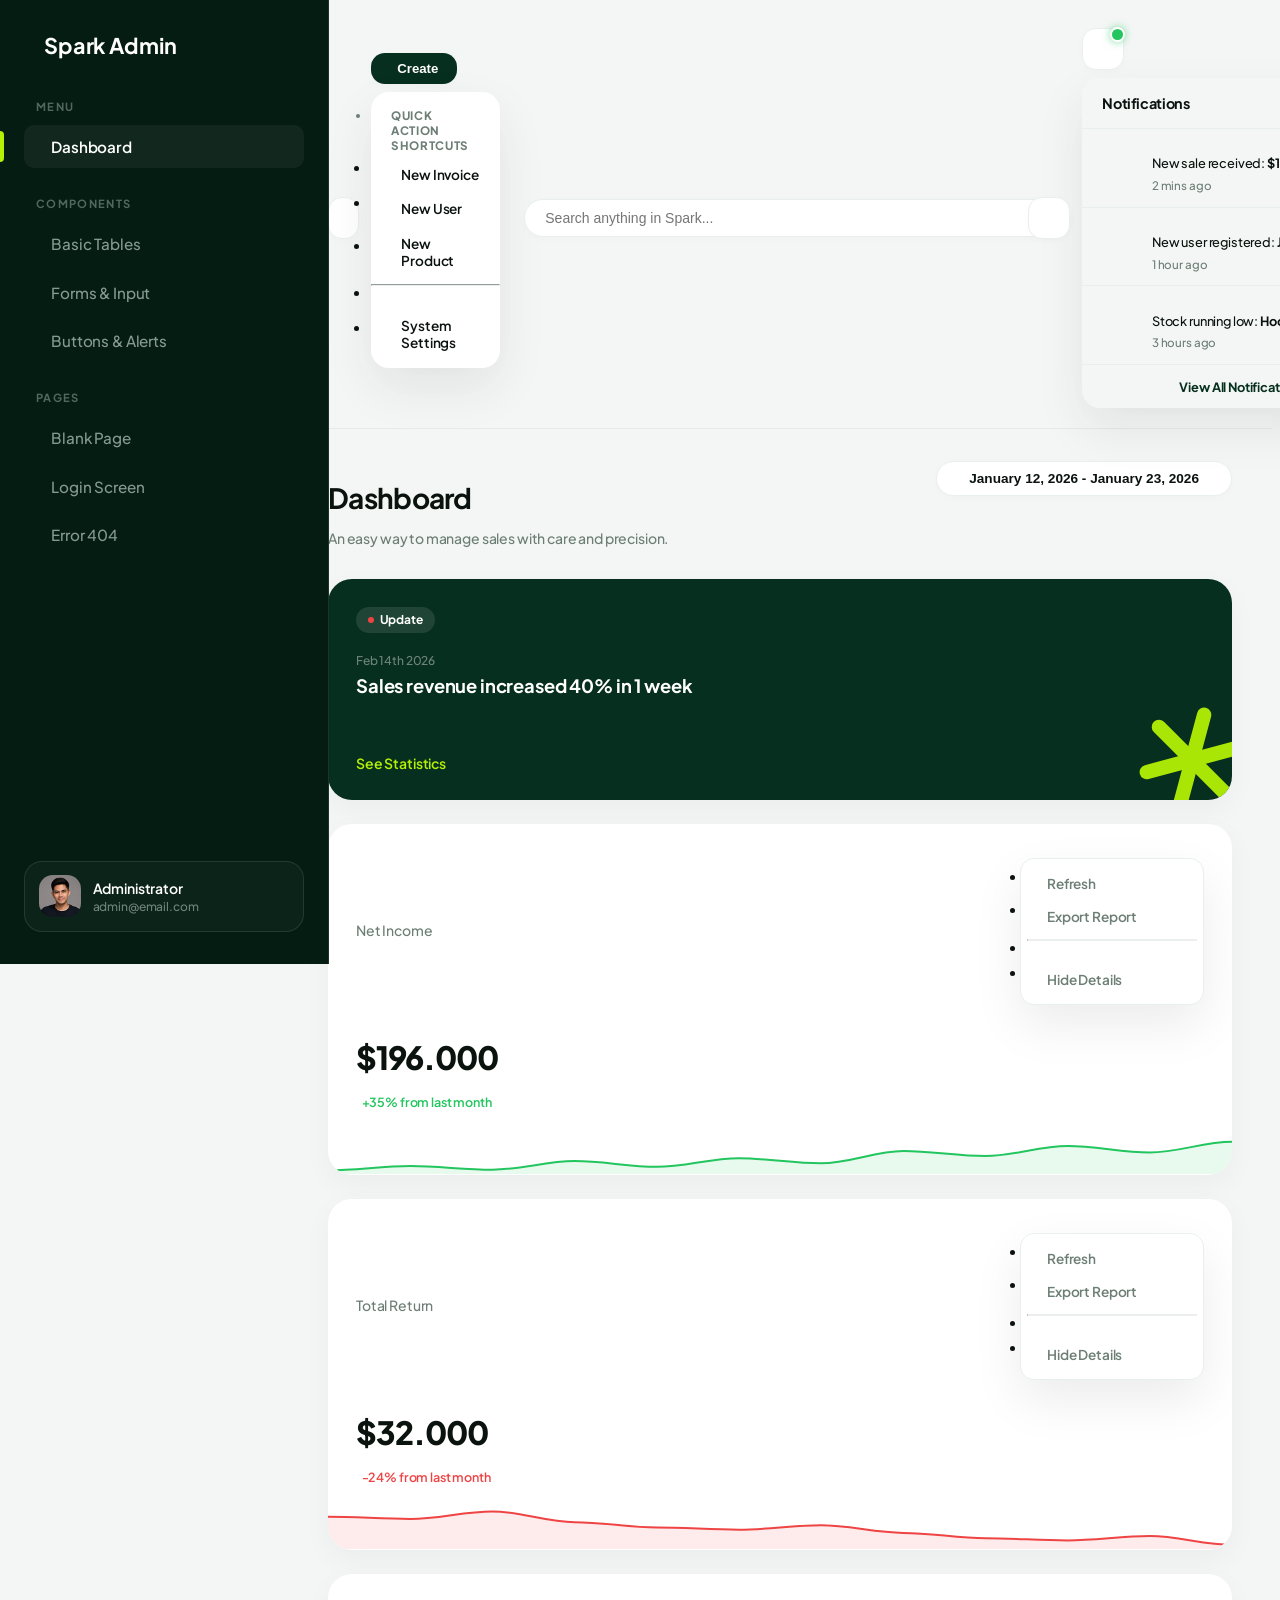
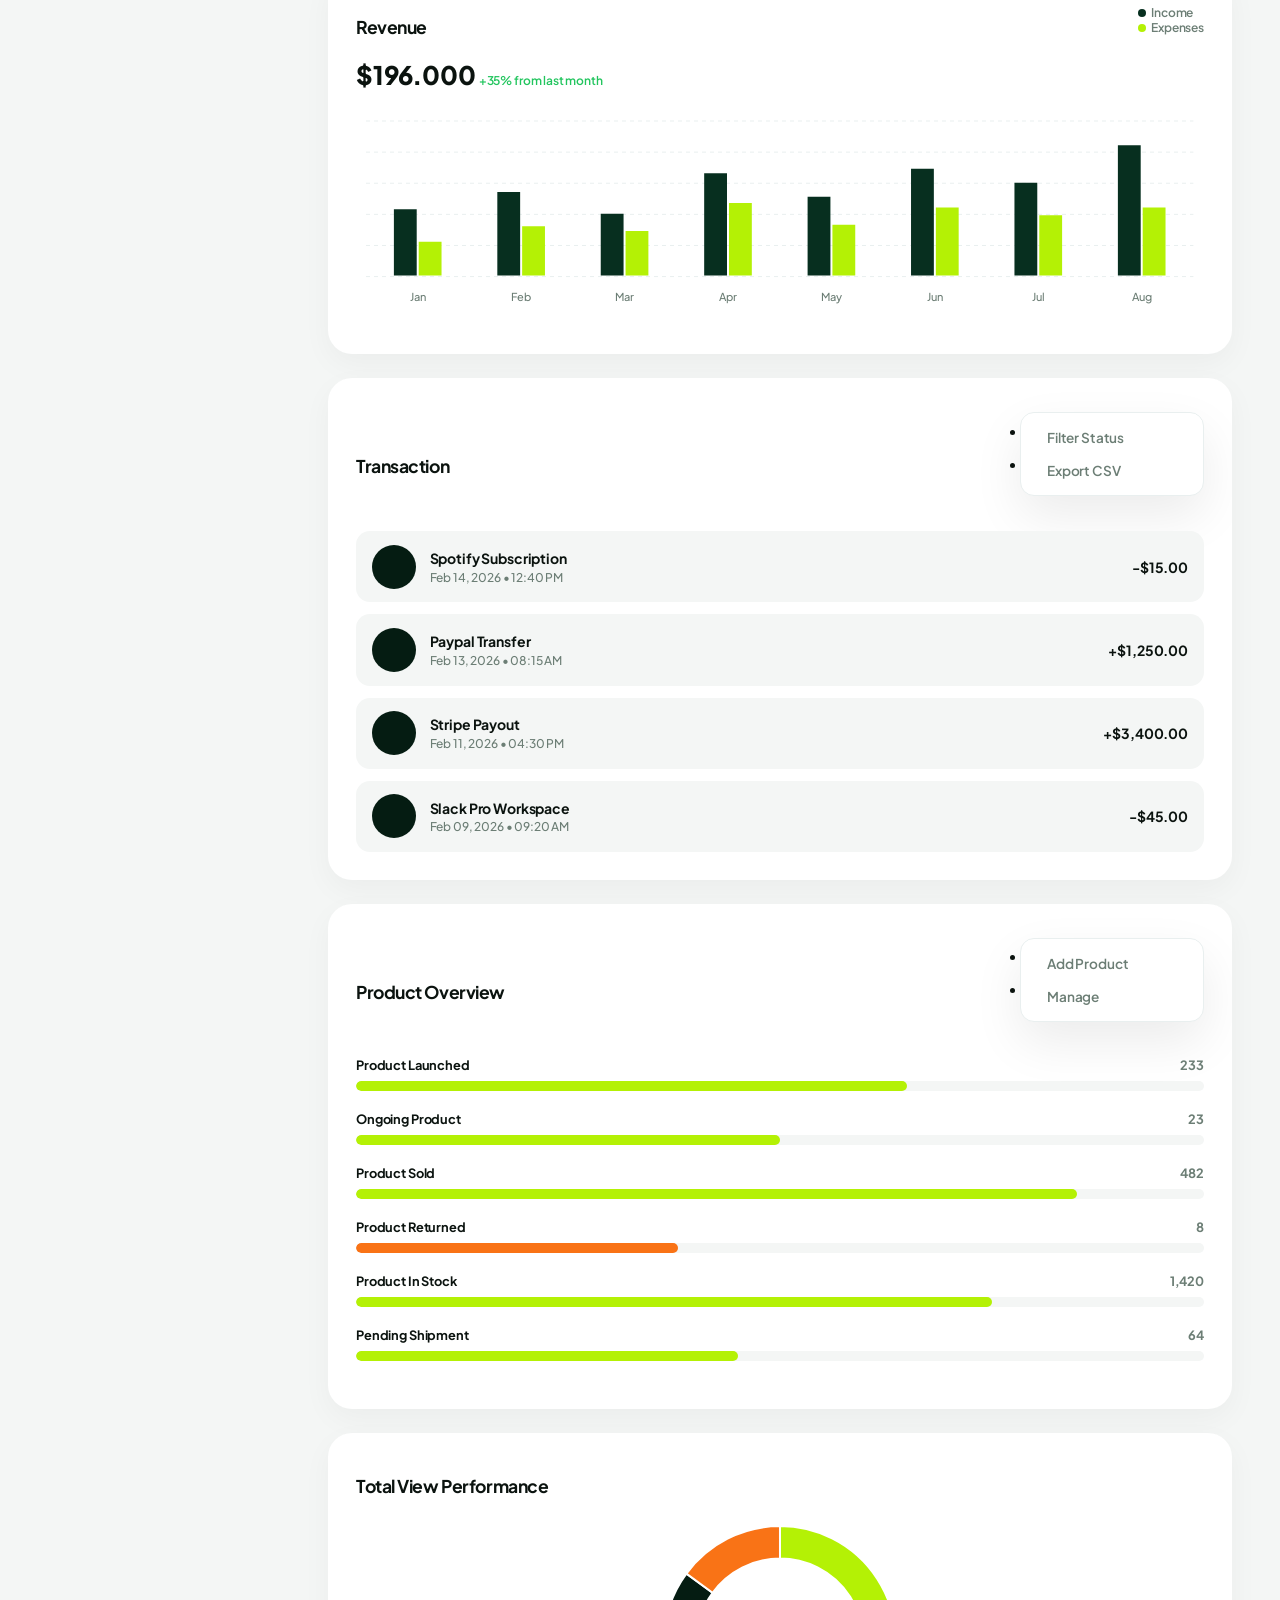
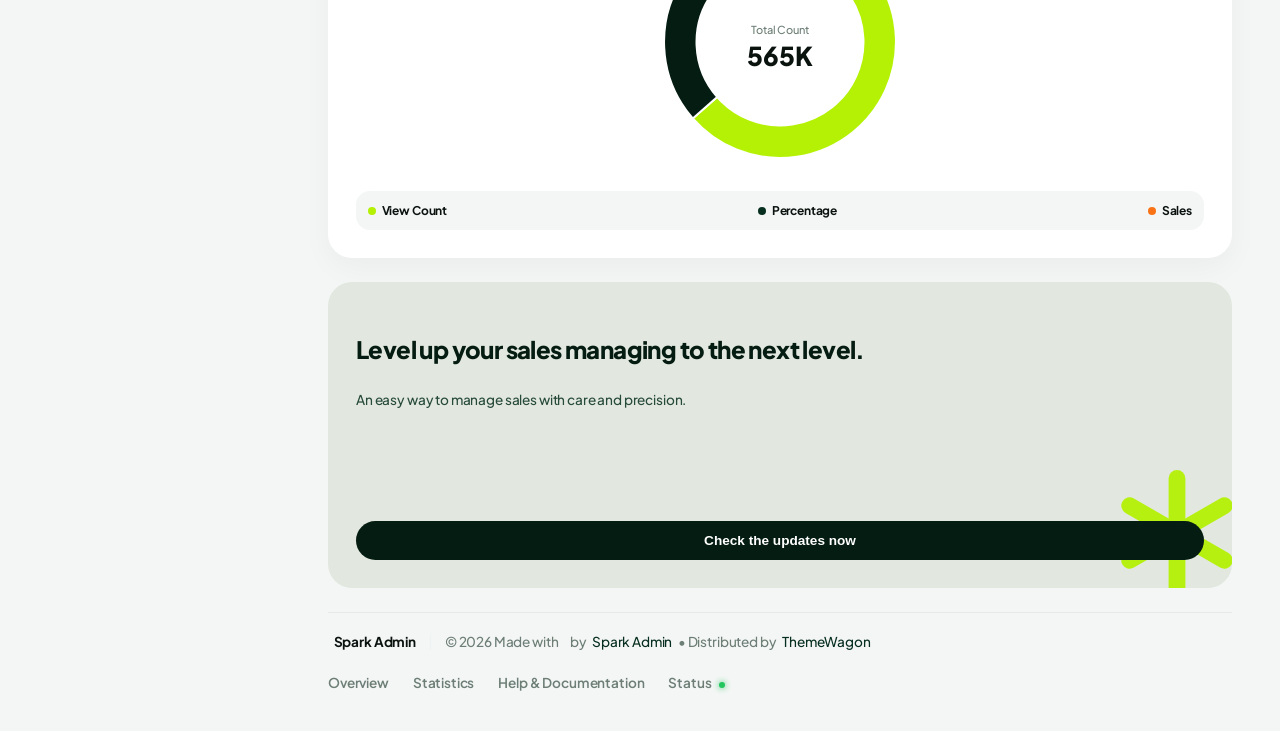
==== frontend/index.html @ ba0015fd "Add backend and frontend folders" ====
<!DOCTYPE html>
<html lang="en">

<head>
  <meta charset="UTF-8">
  <meta name="viewport" content="width=device-width, initial-scale=1.0">
  <title>Spark Admin - Premium Bootstrap 5 Admin Dashboard Template</title>

  <!-- SEO Optimization -->
  <meta name="description" content="Spark Admin - Premium Bootstrap 5 Admin Dashboard Template">
  <meta name="author" content="Spark Admin Team">

  <!-- Favicon -->
  <link rel="icon" type="image/png" href="assets/images/favicon.ico">

  <!-- Local Third-Party Libraries (100% Offline Compatible) -->
  <link rel="stylesheet" href="assets/libs/bootstrap/css/bootstrap.min.css">
  <link rel="stylesheet" href="assets/libs/bootstrap-icons/bootstrap-icons.css">
  <link rel="stylesheet" href="assets/libs/apexcharts/apexcharts.css">
  <link rel="stylesheet" href="assets/libs/flatpickr/flatpickr.min.css">

  <!-- Main Design System & Custom Stylesheet -->
  <link rel="stylesheet" href="assets/css/main.css">
</head>

<body>

  <!-- ==========================================
         START: Sidebar Component
         Highly polished, dark-green sticky navigation
         ========================================== -->
  <div class="sidebar-wrapper" id="sidebar">
    <!-- Brand Logo / Identity -->
    <a href="index.html" class="sidebar-brand">
      <i class="bi bi-asterisk"></i>
      <span>Spark Admin</span>
    </a>

    <!-- Navigation Menu -->
    <div class="flex-grow-1 overflow-y-auto">
      <!-- Group: Menu -->
      <div class="sidebar-menu-section">
        <div class="sidebar-menu-title">Menu</div>
        <ul class="sidebar-menu-list">
          <li class="sidebar-menu-item">
            <a href="index.html" class="sidebar-menu-link active" id="menu-overview" title="Overview">
              <i class="bi bi-grid-fill"></i>
              <span>Dashboard</span>
            </a>
          </li>
        </ul>
      </div>

      <!-- Group: Components -->
      <div class="sidebar-menu-section">
        <div class="sidebar-menu-title">Components</div>
        <ul class="sidebar-menu-list">
          <li class="sidebar-menu-item">
            <a href="tables-basic.html" class="sidebar-menu-link" id="menu-basictables" title="Basic Tables">
              <i class="bi bi-table"></i>
              <span>Basic Tables</span>
            </a>
          </li>
          <li class="sidebar-menu-item">
            <a href="ui-forms.html" class="sidebar-menu-link" id="menu-uiforms" title="Forms and Input">
              <i class="bi bi-input-cursor-text"></i>
              <span>Forms & Input</span>
            </a>
          </li>
          <li class="sidebar-menu-item">
            <a href="ui-buttons.html" class="sidebar-menu-link" id="menu-uibuttons" title="Buttons">
              <i class="bi bi-menu-button-wide-fill"></i>
              <span>Buttons & Alerts</span>
            </a>
          </li>
        </ul>
      </div>

      <!-- Group: Pages -->
      <div class="sidebar-menu-section">
        <div class="sidebar-menu-title">Pages</div>
        <ul class="sidebar-menu-list">
          <li class="sidebar-menu-item">
            <a href="page-blank.html" class="sidebar-menu-link" id="menu-blankpage" title="Blank Page">
              <i class="bi bi-file-earmark"></i>
              <span>Blank Page</span>
            </a>
          </li>
          <li class="sidebar-menu-item">
            <a href="page-login.html" class="sidebar-menu-link" id="menu-loginpage" title="Login Page">
              <i class="bi bi-box-arrow-in-right"></i>
              <span>Login Screen</span>
            </a>
          </li>
          <li class="sidebar-menu-item">
            <a href="page-404.html" class="sidebar-menu-link" id="menu-404" title="404 Page">
              <i class="bi bi-slash-circle"></i>
              <span>Error 404</span>
            </a>
          </li>
        </ul>
      </div>
    </div>

    <!-- Sidebar Profile Card (Dynamic Footer) -->
    <div class="sidebar-profile">
      <img src="assets/images/avatar.png" alt="Administrator" class="sidebar-profile-img"
        onerror="this.src='https://images.unsplash.com/photo-1534528741775-53994a69daeb?q=80&w=256&auto=format&fit=crop'">
      <div class="sidebar-profile-info">
        <div class="sidebar-profile-name">Administrator</div>
        <div class="sidebar-profile-email">admin@email.com</div>
      </div>
    </div>
  </div>
  <!-- ==========================================
         END: Sidebar Component
         ========================================== -->


  <!-- ==========================================
         START: Main Content Area
         ========================================== -->
  <div class="main-wrapper">

    <!-- START: Top Navbar Component -->
    <header class="navbar-custom">
      <div class="navbar-left">
        <!-- Desktop sidebar toggle (visible on large screens only) -->
        <button class="btn-desktop-toggle d-none d-xl-flex align-items-center justify-content-center me-3"
          id="desktop-sidebar-toggle" aria-label="Minimize Sidebar">
          <i class="bi bi-chevron-bar-left"></i>
        </button>
        <!-- Mobile sidebar toggle -->
        <button class="sidebar-toggle-btn me-2" id="sidebar-toggle" aria-label="Toggle Navigation">
          <i class="bi bi-list"></i>
        </button>

        <!-- Quick Actions Dropdown -->
        <div class="dropdown ms-2">
          <button class="btn-quick-action dropdown-toggle" type="button" data-bs-toggle="dropdown" aria-expanded="false"
            id="quick-actions-dropdown">
            <i class="bi bi-plus-lg"></i>
            <span>Create</span>
          </button>
          <ul class="dropdown-menu dropdown-menu-quick-action" aria-labelledby="quick-actions-dropdown">
            <li class="dropdown-header">Quick Action Shortcuts</li>
            <li><a class="dropdown-item" href="#"><i class="bi bi-file-earmark-plus"></i> New Invoice</a></li>
            <li><a class="dropdown-item" href="#"><i class="bi bi-person-plus"></i> New User</a></li>
            <li><a class="dropdown-item" href="#"><i class="bi bi-box-seam"></i> New Product</a></li>
            <li>
              <hr class="dropdown-divider">
            </li>
            <li><a class="dropdown-item" href="#"><i class="bi bi-gear"></i> System Settings</a></li>
          </ul>
        </div>
      </div>

      <!-- Mid navbar: search pill -->
      <div class="navbar-search-wrapper">
        <input type="text" class="navbar-search-input" placeholder="Search anything in Spark..." id="main-search">
        <button class="navbar-search-btn" aria-label="Search">
          <i class="bi bi-search"></i>
        </button>
      </div>

      <!-- Right actions -->
      <div class="navbar-actions">
        <!-- Fullscreen Toggle -->
        <button class="navbar-action-btn me-1" aria-label="Toggle Fullscreen" id="btn-fullscreen">
          <i class="bi bi-arrows-fullscreen"></i>
        </button>
        <div class="dropdown">
          <button class="navbar-action-btn dropdown-toggle" type="button" data-bs-toggle="dropdown"
            aria-expanded="false" id="btn-notifications" data-bs-auto-close="outside">
            <i class="bi bi-bell"></i>
            <span class="navbar-action-badge"></span>
          </button>
          <div class="dropdown-menu dropdown-menu-end dropdown-menu-notification p-0"
            aria-labelledby="btn-notifications">
            <div class="notification-header">
              <h6 class="notification-title">Notifications</h6>
              <button class="btn-clear-all" type="button">Mark all read</button>
            </div>
            <div class="notification-list">
              <!-- Sale Notification -->
              <a href="#" class="notification-item">
                <div class="notification-icon bg-success text-white">
                  <i class="bi bi-wallet2"></i>
                </div>
                <div class="notification-content">
                  <p class="notification-text">New sale received: <strong>$150.00</strong></p>
                  <span class="notification-time">2 mins ago</span>
                </div>
                <span class="notification-unread-dot"></span>
              </a>
              <!-- User Registration Notification -->
              <a href="#" class="notification-item">
                <div class="notification-icon bg-primary text-white">
                  <i class="bi bi-person-plus-fill"></i>
                </div>
                <div class="notification-content">
                  <p class="notification-text">New user registered: <strong>John Doe</strong></p>
                  <span class="notification-time">1 hour ago</span>
                </div>
                <span class="notification-unread-dot"></span>
              </a>
              <!-- Low Stock Notification -->
              <a href="#" class="notification-item">
                <div class="notification-icon bg-warning text-dark">
                  <i class="bi bi-box-seam-fill"></i>
                </div>
                <div class="notification-content">
                  <p class="notification-text">Stock running low: <strong>Hoodie</strong></p>
                  <span class="notification-time">3 hours ago</span>
                </div>
              </a>
            </div>
            <a href="#" class="notification-footer">View All Notifications</a>
          </div>
        </div>

        <!-- Profile Dropdown -->
        <div class="dropdown ms-2">
          <button class="navbar-profile-btn dropdown-toggle" type="button" data-bs-toggle="dropdown"
            aria-expanded="false" id="profile-dropdown">
            <img src="assets/images/avatar.png" alt="Profile Image" class="navbar-profile-img">
            <span class="navbar-profile-name d-none d-md-inline">Administrator</span>
            <i class="bi bi-chevron-down navbar-profile-caret"></i>
          </button>
          <ul class="dropdown-menu dropdown-menu-end dropdown-menu-profile" aria-labelledby="profile-dropdown">
            <li class="dropdown-header">Welcome !</li>
            <li><a class="dropdown-item" href="#"><i class="bi bi-person"></i> My Account</a></li>
            <li><a class="dropdown-item" href="#"><i class="bi bi-gear"></i> Settings</a></li>
            <li><a class="dropdown-item" href="#"><i class="bi bi-lock"></i> Lock Screen</a></li>
            <li>
              <hr class="dropdown-divider">
            </li>
            <li><a class="dropdown-item text-danger" href="page-login.html"><i class="bi bi-box-arrow-right"></i>
                Logout</a></li>
          </ul>
        </div>
      </div>
    </header>
    <!-- END: Top Navbar Component -->

    <!-- START: Dashboard Header Banner -->
    <div class="page-header">
      <div>
        <h1 class="page-title">Dashboard</h1>
        <p class="page-subtitle">An easy way to manage sales with care and precision.</p>
      </div>
      <button class="btn-date-picker" type="button" id="date-picker-trigger">
        <i class="bi bi-calendar4-event"></i>
        <span id="selected-date-range">January 12, 2026 - January 23, 2026</span>
        <i class="bi bi-chevron-down ms-1"></i>
      </button>
    </div>
    <!-- END: Dashboard Header Banner -->

    <!-- START: Main Layout Grid (2 Columns: Dashboard + Performance Pane) -->
    <div class="row g-4">

      <!-- TOP AREA: Quick Info Stat Cards Row (Full Width) -->
      <div class="col-12">
        <div class="row g-4">
          <!-- Stat Card 1: Green Alert Banner -->
          <div class="col-md-4">
            <div class="card alert-green-card">
              <div class="position-relative z-index-2">
                <span class="alert-green-badge">Update</span>
                <div class="alert-green-date">Feb 14th 2026</div>
                <div class="alert-green-text">Sales revenue increased 40% in 1 week</div>
              </div>
              <a href="#" class="alert-green-link z-index-2" id="alert-link-statistics">
                <span>See Statistics</span>
                <i class="bi bi-arrow-right"></i>
              </a>

              <!-- Inline SVG geometric decoration (Lime green 6-pointed star/asterisk with rounded caps) -->
              <svg class="alert-green-bg-shape" viewBox="0 0 100 100" fill="none" xmlns="http://www.w3.org/2000/svg">
                <g transform="translate(50,50)">
                  <rect x="-6" y="-45" width="12" height="90" rx="6" ry="6" fill="#B4F105" />
                  <rect x="-6" y="-45" width="12" height="90" rx="6" ry="6" fill="#B4F105" transform="rotate(60)" />
                  <rect x="-6" y="-45" width="12" height="90" rx="6" ry="6" fill="#B4F105" transform="rotate(120)" />
                </g>
              </svg>
            </div>
          </div>

          <!-- Stat Card 2: Net Income -->
          <div class="col-md-4">
            <div class="card card-stat d-flex flex-column justify-content-between">
              <div>
                <div class="card-header">
                  <span class="stat-label">Net Income</span>
                  <div class="dropdown">
                    <button class="card-more-btn" type="button" data-bs-toggle="dropdown" aria-expanded="false"
                      aria-label="More Options" id="btn-more-income">
                      <i class="bi bi-three-dots"></i>
                    </button>
                    <ul class="dropdown-menu dropdown-menu-end dropdown-menu-custom">
                      <li><a class="dropdown-item" href="#"><i class="bi bi-arrow-repeat"></i> Refresh</a></li>
                      <li><a class="dropdown-item" href="#"><i class="bi bi-file-earmark-arrow-down"></i> Export
                          Report</a></li>
                      <li>
                        <hr class="dropdown-divider">
                      </li>
                      <li><a class="dropdown-item text-danger" href="#"><i class="bi bi-eye-slash"></i> Hide Details</a>
                      </li>
                    </ul>
                  </div>
                </div>
                <div class="stat-value">$196.000</div>
                <div class="trend-badge trend-up">
                  <i class="bi bi-arrow-up-right"></i>
                  <span>+35% from last month</span>
                </div>
              </div>
              <div class="sparkline-container sparkline-card-footer">
                <div id="income-sparkline"></div>
              </div>
            </div>
          </div>

          <!-- Stat Card 3: Total Return -->
          <div class="col-md-4">
            <div class="card card-stat d-flex flex-column justify-content-between">
              <div>
                <div class="card-header">
                  <span class="stat-label">Total Return</span>
                  <div class="dropdown">
                    <button class="card-more-btn" type="button" data-bs-toggle="dropdown" aria-expanded="false"
                      aria-label="More Options" id="btn-more-return">
                      <i class="bi bi-three-dots"></i>
                    </button>
                    <ul class="dropdown-menu dropdown-menu-end dropdown-menu-custom">
                      <li><a class="dropdown-item" href="#"><i class="bi bi-arrow-repeat"></i> Refresh</a></li>
                      <li><a class="dropdown-item" href="#"><i class="bi bi-file-earmark-arrow-down"></i> Export
                          Report</a></li>
                      <li>
                        <hr class="dropdown-divider">
                      </li>
                      <li><a class="dropdown-item text-danger" href="#"><i class="bi bi-eye-slash"></i> Hide Details</a>
                      </li>
                    </ul>
                  </div>
                </div>
                <div class="stat-value">$32.000</div>
                <div class="trend-badge trend-down">
                  <i class="bi bi-arrow-down-left"></i>
                  <span>-24% from last month</span>
                </div>
              </div>
              <div class="sparkline-container sparkline-card-footer">
                <div id="return-sparkline"></div>
              </div>
            </div>
          </div>
        </div>
      </div>
      <!-- END: TOP AREA -->

      <!-- LEFT AREA: Primary Dashboard Stats & Tables -->
      <div class="col-xl-9 col-lg-8">

        <!-- START: Details Area (Transactions + Performance Charts) -->
        <div class="row g-4">
          <!-- Column: Revenue Chart (Full Width / Wider) -->
          <div class="col-12">
            <div class="card mb-0">
              <div class="card-header mb-2">
                <h2 class="card-title">Revenue</h2>
                <!-- Custom Static Legends -->
                <div class="d-flex gap-3 align-items-center">
                  <div class="chart-legend-item">
                    <span class="legend-dot bg-forest-medium"></span>
                    <span class="chart-legend-label">Income</span>
                  </div>
                  <div class="chart-legend-item">
                    <span class="legend-dot bg-lime-accent"></span>
                    <span class="chart-legend-label">Expenses</span>
                  </div>
                </div>
              </div>
              <div class="d-flex align-items-baseline gap-2 mb-3">
                <span class="stat-value-amount">$196.000</span>
                <span class="trend-badge trend-up fs-xs">+35% from last month</span>
              </div>
              <div id="revenue-chart"></div>
            </div>
          </div>

          <!-- Column: Transaction List -->
          <div class="col-md-7 d-flex flex-column">
            <div class="card h-100 flex-grow-1">
              <div class="card-header">
                <h2 class="card-title">Transaction</h2>
                <div class="dropdown">
                  <button class="card-more-btn" type="button" data-bs-toggle="dropdown" aria-expanded="false"
                    aria-label="More Options" id="btn-more-transaction">
                    <i class="bi bi-three-dots"></i>
                  </button>
                  <ul class="dropdown-menu dropdown-menu-end dropdown-menu-custom">
                    <li><a class="dropdown-item" href="#"><i class="bi bi-funnel"></i> Filter Status</a></li>
                    <li><a class="dropdown-item" href="#"><i class="bi bi-file-earmark-arrow-down"></i> Export CSV</a>
                    </li>
                  </ul>
                </div>
              </div>

              <!-- Transaction Items List -->
              <div class="transaction-list">
                <div class="transaction-item">
                  <div class="transaction-icon bg-forest-light text-lime">
                    <i class="bi bi-spotify"></i>
                  </div>
                  <div class="transaction-info">
                    <div class="transaction-name">Spotify Subscription</div>
                    <div class="transaction-date">Feb 14, 2026 • 12:40 PM</div>
                  </div>
                  <div class="transaction-amount text-main">-$15.00</div>
                </div>

                <div class="transaction-item">
                  <div class="transaction-icon bg-forest-light text-lime">
                    <i class="bi bi-paypal"></i>
                  </div>
                  <div class="transaction-info">
                    <div class="transaction-name">Paypal Transfer</div>
                    <div class="transaction-date">Feb 13, 2026 • 08:15 AM</div>
                  </div>
                  <div class="transaction-amount text-success">+$1,250.00</div>
                </div>

                <div class="transaction-item">
                  <div class="transaction-icon bg-forest-light text-lime">
                    <i class="bi bi-stripe"></i>
                  </div>
                  <div class="transaction-info">
                    <div class="transaction-name">Stripe Payout</div>
                    <div class="transaction-date">Feb 11, 2026 • 04:30 PM</div>
                  </div>
                  <div class="transaction-amount text-success">+$3,400.00</div>
                </div>

                <div class="transaction-item">
                  <div class="transaction-icon bg-forest-light text-lime">
                    <i class="bi bi-slack"></i>
                  </div>
                  <div class="transaction-info">
                    <div class="transaction-name">Slack Pro Workspace</div>
                    <div class="transaction-date">Feb 09, 2026 • 09:20 AM</div>
                  </div>
                  <div class="transaction-amount text-main">-$45.00</div>
                </div>
              </div>

            </div>
          </div>

          <!-- Column: Product Overview Progress -->
          <div class="col-md-5 d-flex flex-column">
            <div class="card h-100 flex-grow-1">
              <div class="card-header">
                <h2 class="card-title">Product Overview</h2>
                <div class="dropdown">
                  <button class="card-more-btn" type="button" data-bs-toggle="dropdown" aria-expanded="false"
                    aria-label="More Options" id="btn-more-products">
                    <i class="bi bi-three-dots"></i>
                  </button>
                  <ul class="dropdown-menu dropdown-menu-end dropdown-menu-custom">
                    <li><a class="dropdown-item" href="#"><i class="bi bi-plus-lg"></i> Add Product</a></li>
                    <li><a class="dropdown-item" href="#"><i class="bi bi-gear"></i> Manage</a></li>
                  </ul>
                </div>
              </div>

              <div class="progress-container">
                <div class="progress-label-row">
                  <span class="progress-label">Product Launched</span>
                  <span class="progress-value">233</span>
                </div>
                <div class="progress" role="progressbar" aria-label="Product Launched Progress" aria-valuenow="65"
                  aria-valuemin="0" aria-valuemax="100">
                  <div class="progress-bar bg-lime-accent w-65"></div>
                </div>
              </div>

              <div class="progress-container">
                <div class="progress-label-row">
                  <span class="progress-label">Ongoing Product</span>
                  <span class="progress-value">23</span>
                </div>
                <div class="progress" role="progressbar" aria-label="Ongoing Product Progress" aria-valuenow="20"
                  aria-valuemin="0" aria-valuemax="100">
                  <div class="progress-bar bg-lime-accent opacity-50 w-50"></div>
                </div>
              </div>

              <div class="progress-container">
                <div class="progress-label-row">
                  <span class="progress-label">Product Sold</span>
                  <span class="progress-value">482</span>
                </div>
                <div class="progress" role="progressbar" aria-label="Product Sold Progress" aria-valuenow="85"
                  aria-valuemin="0" aria-valuemax="100">
                  <div class="progress-bar bg-lime-accent w-85"></div>
                </div>
              </div>

              <div class="progress-container">
                <div class="progress-label-row">
                  <span class="progress-label">Product Returned</span>
                  <span class="progress-value">8</span>
                </div>
                <div class="progress" role="progressbar" aria-label="Product Returned Progress" aria-valuenow="10"
                  aria-valuemin="0" aria-valuemax="100">
                  <div class="progress-bar bg-brand-orange w-38"></div>
                </div>
              </div>

              <div class="progress-container">
                <div class="progress-label-row">
                  <span class="progress-label">Product In Stock</span>
                  <span class="progress-value">1,420</span>
                </div>
                <div class="progress" role="progressbar" aria-label="Product In Stock Progress" aria-valuenow="75"
                  aria-valuemin="0" aria-valuemax="100">
                  <div class="progress-bar bg-lime-accent w-75"></div>
                </div>
              </div>

              <div class="progress-container">
                <div class="progress-label-row">
                  <span class="progress-label">Pending Shipment</span>
                  <span class="progress-value">64</span>
                </div>
                <div class="progress" role="progressbar" aria-label="Pending Shipment Progress" aria-valuenow="45"
                  aria-valuemin="0" aria-valuemax="100">
                  <div class="progress-bar bg-lime-accent opacity-50 w-45"></div>
                </div>
              </div>
            </div>

          </div>
        </div>
        <!-- END: Details Area -->

      </div>

      <!-- RIGHT AREA: Performance Details Sidebar Panel -->
      <div class="col-xl-3 col-lg-4">
        <div class="right-panel-wrapper d-flex flex-column gap-4 h-100">

          <!-- Performance Donut Chart card -->
          <div class="card flex-grow-1 d-flex flex-column justify-content-between mb-0">
            <div class="card-header mb-1">
              <h2 class="card-title">Total View Performance</h2>
            </div>

            <div id="views-chart"></div>

            <!-- Custom Legends below the chart -->
            <div class="chart-legends-container">
              <div class="chart-legend-item">
                <span class="legend-dot bg-lime-accent"></span>
                <span class="text-muted-green">View Count</span>
              </div>
              <div class="chart-legend-item">
                <span class="legend-dot bg-forest-medium"></span>
                <span class="text-muted-green">Percentage</span>
              </div>
              <div class="chart-legend-item">
                <span class="legend-dot bg-brand-orange"></span>
                <span class="text-muted-green">Sales</span>
              </div>
            </div>
          </div>

          <!-- Level Up Promotion CTA banner -->
          <div class="promo-banner-card">
            <!-- Inline SVG geometric decoration (Lime green 6-pointed star/asterisk with rounded caps) -->
            <svg class="promo-banner-bg-shape" viewBox="0 0 100 100" fill="none" xmlns="http://www.w3.org/2000/svg">
              <g transform="translate(50,50)">
                <rect x="-6" y="-45" width="12" height="90" rx="6" ry="6" fill="#B4F105" />
                <rect x="-6" y="-45" width="12" height="90" rx="6" ry="6" fill="#B4F105" transform="rotate(60)" />
                <rect x="-6" y="-45" width="12" height="90" rx="6" ry="6" fill="#B4F105" transform="rotate(120)" />
              </g>
            </svg>

            <h3 class="promo-title">Level up your sales managing to the next level.</h3>
            <p class="promo-desc">An easy way to manage sales with care and precision.</p>
            <button class="btn-promo" id="btn-promo-action">Check the updates now</button>
          </div>
        </div>
      </div>
      <!-- END: RIGHT AREA -->

    </div>
    <!-- END: Main Layout Grid -->

    <!-- START: Footer Component -->
    <footer class="footer-custom">
      <div class="footer-left">
        <span class="footer-logo">
          <i class="bi bi-asterisk"></i> Spark Admin
        </span>
        <span class="footer-separator">|</span>
        <span class="footer-copy">&copy; 2026 Made with <i class="bi bi-heart-fill text-danger footer-heart"></i> by<a
            href="https://sparkadminpro.gumroad.com/" target="_blank">Spark Admin</a>• Distributed by <a
            href="https://www.themewagon.com/" target="_blank">ThemeWagon</a> </span>
      </div>
      <div class="footer-right">
        <ul class="footer-links">
          <li><a href="#" class="footer-link">Overview</a></li>
          <li><a href="#" class="footer-link">Statistics</a></li>
          <li><a href="#" class="footer-link">Help & Documentation</a></li>
          <li><a href="#" class="footer-link">Status <span class="status-dot"></span></a></li>
        </ul>
      </div>
    </footer>
    <!-- END: Footer Component -->

  </div>
  <!-- ==========================================
         END: Main Content Area
         ========================================== -->

  <!-- Local Third-Party Libraries Script dependencies -->
  <script src="assets/libs/bootstrap/js/bootstrap.bundle.min.js"></script>
  <script src="assets/libs/apexcharts/apexcharts.min.js"></script>
  <script src="assets/libs/flatpickr/flatpickr.min.js"></script>

  <!-- Local dashboard interactions controller -->
  <script src="assets/js/dashboard.js"></script>
</body>

</html>
---- frontend/assets/libs/apexcharts/apexcharts.css ----
@keyframes opaque {
  0% {
    opacity: 0
  }

  to {
    opacity: 1
  }
}

@keyframes resizeanim {

  0%,
  to {
    opacity: 0
  }
}

.apexcharts-canvas {
  position: relative;
  direction: ltr !important;
  user-select: none;
  /* Focus indicator colour. Themes override below. */
  --apexcharts-focus-color: #008FFB;
}

/* Dark theme & high-contrast: brighter focus colour for sufficient contrast. */
.apexcharts-canvas .apexcharts-theme-dark,
.apexcharts-theme-dark.apexcharts-canvas {
  --apexcharts-focus-color: #FFD500;
}
.apexcharts-canvas.apexcharts-high-contrast,
.apexcharts-high-contrast.apexcharts-canvas {
  --apexcharts-focus-color: #FFFF00;
}

/* Visually-hidden aria-live status region (WCAG 4.1.3 Status Messages). */
.apexcharts-sr-status {
  position: absolute;
  width: 1px;
  height: 1px;
  padding: 0;
  margin: -1px;
  overflow: hidden;
  clip: rect(0, 0, 0, 0);
  white-space: nowrap;
  border: 0;
}

/* Respect OS-level reduced-motion preference (WCAG 2.3.3). */
@media (prefers-reduced-motion: reduce) {
  .apexcharts-canvas *,
  .apexcharts-canvas *::before,
  .apexcharts-canvas *::after {
    animation-duration: 0.01ms !important;
    animation-iteration-count: 1 !important;
    transition-duration: 0.01ms !important;
  }
}

.apexcharts-canvas ::-webkit-scrollbar {
  -webkit-appearance: none;
  width: 6px
}

.apexcharts-canvas ::-webkit-scrollbar-thumb {
  border-radius: 4px;
  background-color: rgba(0, 0, 0, .5);
  box-shadow: 0 0 1px rgba(255, 255, 255, .5);
  -webkit-box-shadow: 0 0 1px rgba(255, 255, 255, .5)
}

.apexcharts-inner {
  position: relative
}

.apexcharts-text tspan {
  font-family: inherit
}

rect.legend-mouseover-inactive,
.legend-mouseover-inactive rect,
.legend-mouseover-inactive path,
.legend-mouseover-inactive circle,
.legend-mouseover-inactive line,
.legend-mouseover-inactive text.apexcharts-yaxis-title-text,
.legend-mouseover-inactive text.apexcharts-yaxis-label {
  transition: .15s ease all;
  opacity: .2
}

.apexcharts-legend-text {
  padding-left: 15px;
  margin-left: -15px;
}

.apexcharts-legend-series[role="button"]:focus {
  outline: 2px solid var(--apexcharts-focus-color, #008FFB);
  outline-offset: 2px;
}

.apexcharts-legend-series[role="button"]:focus:not(:focus-visible) {
  outline: none;
}

.apexcharts-legend-series[role="button"]:focus-visible {
  outline: 2px solid var(--apexcharts-focus-color, #008FFB);
  outline-offset: 2px;
}

.apexcharts-series-collapsed {
  opacity: 0
}

.apexcharts-canvas svg:focus:not(:focus-visible) {
  outline: none;
}

/* Keyboard navigation focus indicator on SVG data elements.
   SVG elements don't support CSS outline, so we use stroke. */
.apexcharts-bar-area.apexcharts-keyboard-focused,
.apexcharts-candlestick-area.apexcharts-keyboard-focused,
.apexcharts-boxPlot-area.apexcharts-keyboard-focused,
.apexcharts-rangebar-area.apexcharts-keyboard-focused,
.apexcharts-pie-area.apexcharts-keyboard-focused,
.apexcharts-heatmap-rect.apexcharts-keyboard-focused,
.apexcharts-treemap-rect.apexcharts-keyboard-focused {
  stroke: var(--apexcharts-focus-color, #008FFB);
  stroke-width: 2;
  stroke-opacity: 1;
}

.apexcharts-tooltip {
  --apx-tt-bg: #ffffff;
  --apx-tt-border: rgba(15, 23, 42, 0.06);
  /* Layered shadow: tight inner contact + soft outer drop. The two Y
   * offsets are exposed as variables so they flip in sync with the
   * arrow when the tooltip is below the data point — see the
   * `[data-placement="bottom"]` rule further down. */
  --apx-tt-shadow-y-mid: 8px;
  --apx-tt-shadow-y-far: 16px;
  --apx-tt-shadow: 0 0 0 1px rgba(15, 23, 42, 0.04), 0 var(--apx-tt-shadow-y-mid) 16px -6px rgba(15, 23, 42, 0.12), 0 var(--apx-tt-shadow-y-far) 36px -12px rgba(15, 23, 42, 0.18);
  --apx-tt-arrow-bg: var(--apx-tt-bg);
  /* Two stacked drop-shadows: the first is a tight contact halo for
   * edge definition against light chart backgrounds; the second is a
   * softer directional drop that lifts the arrow off the surface.
   * `--apx-tt-arrow-drop-y` is the Y offset of the directional drop;
   * a per-placement rule below flips it to negative when the tooltip
   * is below the data point (arrow on top) so the shadow always
   * casts outward instead of into the tooltip body. */
  --apx-tt-arrow-drop-y: 2px;
  --apx-tt-arrow-shadow: drop-shadow(0 0 0.5px rgba(15, 23, 42, 0.2)) drop-shadow(0 var(--apx-tt-arrow-drop-y) 4px rgba(15, 23, 42, 0.2));
  --apx-tt-color: #0f172a;
  --apx-tt-color-muted: rgba(15, 23, 42, 0.55);
  border-radius: 8px;
  background: var(--apx-tt-bg);
  border: 1px solid var(--apx-tt-border);
  box-shadow: var(--apx-tt-shadow);
  color: var(--apx-tt-color);
  cursor: default;
  font-size: 13px;
  left: 0;
  top: 0;
  opacity: 0;
  pointer-events: none;
  position: absolute;
  display: flex;
  flex-direction: column;
  padding: 2px 0;
  white-space: nowrap;
  z-index: 12;
  transition: opacity .12s ease
}

/* While the tooltip is visible, smoothly animate position changes
 * between data points. Kept short (160 ms) and ease-out so it stays
 * responsive — too long would feel laggy when sweeping across many
 * points fast. The position transition is only attached after the
 * first paint (Position.applyTooltipPosition flips `data-positioned`
 * once the tooltip has been placed) so the *first* show doesn't slide
 * the tooltip in from the previously-stale (0,0) coordinates. */
.apexcharts-tooltip.apexcharts-active {
  opacity: 1;
  transition: opacity .12s ease
}
.apexcharts-tooltip.apexcharts-active[data-positioned="true"] {
  transition: opacity .12s ease, left .16s ease-out, top .16s ease-out
}

.apexcharts-tooltip.apexcharts-theme-light {
  /* defaults already set above; class kept for backward-compat selectors */
}

.apexcharts-tooltip.apexcharts-theme-dark {
  --apx-tt-bg: #1c1c1f;
  --apx-tt-border: rgba(255, 255, 255, 0.08);
  --apx-tt-shadow: 0 0 0 1px rgba(0, 0, 0, 0.4), 0 var(--apx-tt-shadow-y-mid) 16px -6px rgba(0, 0, 0, 0.45), 0 var(--apx-tt-shadow-y-far) 36px -12px rgba(0, 0, 0, 0.55);
  --apx-tt-arrow-shadow: drop-shadow(0 0 0.5px rgba(0, 0, 0, 0.55)) drop-shadow(0 var(--apx-tt-arrow-drop-y) 4px rgba(0, 0, 0, 0.45));
  --apx-tt-color: #f3f4f6;
  --apx-tt-color-muted: rgba(243, 244, 246, 0.55);
}

.apexcharts-tooltip * {
  font-family: inherit
}

.apexcharts-tooltip-title {
  padding: 8px 12px 4px;
  font-size: 12px;
  font-weight: 600;
  letter-spacing: 0.01em;
  color: var(--apx-tt-color-muted);
  background: transparent;
  border-bottom: none;
  margin-bottom: 0
}

.apexcharts-tooltip.apexcharts-theme-light .apexcharts-tooltip-title,
.apexcharts-tooltip.apexcharts-theme-dark .apexcharts-tooltip-title {
  background: transparent;
  border-bottom: none
}

/* `fillSeriesColor`: each series-group already paints itself with the
 * series colour. Drop the glass body entirely (transparent bg, no
 * border, no backdrop-filter, no padding) and clip the coloured
 * series-group(s) to the tooltip's rounded corners so they fill the
 * shell edge-to-edge. Text inside the coloured group is forced to
 * white for contrast. */
.apexcharts-tooltip.apexcharts-tooltip-fill-series {
  background: transparent;
  -webkit-backdrop-filter: none;
  backdrop-filter: none;
  border: none;
  padding: 0;
  overflow: hidden;
  color: #fff
}

.apexcharts-tooltip.apexcharts-tooltip-fill-series .apexcharts-tooltip-title {
  background: rgba(0, 0, 0, 0.22);
  color: #fff;
  opacity: 1;
  padding: 6px 12px
}

.apexcharts-tooltip.apexcharts-tooltip-fill-series .apexcharts-tooltip-series-group {
  color: #fff
}

/* Arrow connector — sits *entirely outside* the tooltip body. Shares
 * the body's solid fill so it reads as a single shape. `filter:
 * drop-shadow` traces the clipped triangle outline (a regular
 * `box-shadow` would be erased by the `clip-path`). */
.apexcharts-tooltip-arrow {
  position: absolute;
  width: 7px;
  height: 14px;
  background: var(--apx-tt-arrow-bg);
  /* The variable already contains the full `drop-shadow(...) ...` filter
   * chain (stacked shadows) so it's applied raw. */
  -webkit-filter: var(--apx-tt-arrow-shadow);
  filter: var(--apx-tt-arrow-shadow);
  pointer-events: none;
  top: calc(var(--apx-tt-arrow-y, 50%) - 7px)
}

.apexcharts-tooltip[data-placement="right"] .apexcharts-tooltip-arrow {
  left: -7px;
  clip-path: polygon(0 50%, 100% 0, 100% 100%)
}

.apexcharts-tooltip[data-placement="left"] .apexcharts-tooltip-arrow {
  right: -7px;
  clip-path: polygon(100% 50%, 0 0, 0 100%)
}

/* Vertical arrow variants: tooltip is above/below the data point and the
 * arrow points down/up. The base rule above uses `--apx-tt-arrow-y` for
 * left/right placement; for top/bottom we re-orient the rectangle and
 * use `--apx-tt-arrow-x` (set by applyTooltipPosition). */
.apexcharts-tooltip[data-placement="top"] .apexcharts-tooltip-arrow,
.apexcharts-tooltip[data-placement="bottom"] .apexcharts-tooltip-arrow {
  width: 14px;
  height: 7px;
  top: auto;
  left: calc(var(--apx-tt-arrow-x, 50%) - 7px)
}

.apexcharts-tooltip[data-placement="top"] .apexcharts-tooltip-arrow {
  bottom: -7px;
  clip-path: polygon(50% 100%, 0 0, 100% 0)
}

.apexcharts-tooltip[data-placement="bottom"] .apexcharts-tooltip-arrow {
  top: -7px;
  clip-path: polygon(50% 0, 0 100%, 100% 100%)
}

/* When the tooltip is flipped below the data point (arrow on top
 * pointing up), the default downward-biased shadows leave the top
 * edge of both the body *and* the arrow undefined. Flipping every
 * Y offset to negative casts the entire elevation upward so the
 * shadow falls between the tooltip and the bar above. */
.apexcharts-tooltip[data-placement="bottom"] {
  --apx-tt-shadow-y-mid: -8px;
  --apx-tt-shadow-y-far: -16px;
  --apx-tt-arrow-drop-y: -2px
}

.apexcharts-tooltip-text-goals-value,
.apexcharts-tooltip-text-y-value,
.apexcharts-tooltip-text-z-value {
  display: inline-block;
  margin-left: 5px;
  font-weight: 600
}

.apexcharts-tooltip-text-goals-label:empty,
.apexcharts-tooltip-text-goals-value:empty,
.apexcharts-tooltip-text-y-label:empty,
.apexcharts-tooltip-text-y-value:empty,
.apexcharts-tooltip-text-z-value:empty,
.apexcharts-tooltip-title:empty {
  display: none
}

.apexcharts-tooltip-text-goals-label,
.apexcharts-tooltip-text-goals-value {
  padding: 6px 0 5px
}

.apexcharts-tooltip-goals-group,
.apexcharts-tooltip-text-goals-label,
.apexcharts-tooltip-text-goals-value {
  display: flex
}

.apexcharts-tooltip-text-goals-label:not(:empty),
.apexcharts-tooltip-text-goals-value:not(:empty) {
  margin-top: -6px
}

.apexcharts-tooltip-marker {
  display: inline-flex;
  align-items: center;
  justify-content: center;
  position: relative;
  width: 12px;
  height: 12px;
  margin-right: 6px;
  vertical-align: middle;
  color: inherit;
}

.apexcharts-tooltip-marker svg {
  width: 100%;
  height: 100%;
  display: block;
}

.apexcharts-tooltip-series-group {
  padding: 4px 12px;
  display: none;
  gap: 8px;
  text-align: left;
  justify-content: left;
  align-items: center
}

.apexcharts-tooltip-series-group.apexcharts-active .apexcharts-tooltip-marker {
  opacity: 1
}

.apexcharts-tooltip-series-group.apexcharts-active:last-child,
.apexcharts-tooltip-series-group:last-child {
  padding-bottom: 8px
}

.apexcharts-tooltip-y-group {
  padding: 6px 0 5px
}

.apexcharts-custom-tooltip,
.apexcharts-tooltip-box {
  padding: 4px 8px
}

.apexcharts-tooltip-boxPlot {
  display: flex;
  flex-direction: column-reverse
}

.apexcharts-tooltip-box>div {
  margin: 4px 0
}

.apexcharts-tooltip-box span.value {
  font-weight: 700
}

.apexcharts-tooltip-rangebar {
  padding: 5px 8px
}

.apexcharts-tooltip-rangebar .category {
  font-weight: 600;
  color: #777
}

.apexcharts-tooltip-rangebar .series-name {
  font-weight: 700;
  display: block;
  margin-bottom: 5px
}

/* X/Y axis tooltips — small popovers that label the crosshair on the
 * axes. Restyled to match the modern data-tooltip palette: solid white
 * body with a subtle border + soft drop-shadow, smaller font, rounded
 * corners. The arrows still use the CSS border-triangle technique
 * (cheap, crisp at small sizes); their colours flow from CSS variables
 * so light/dark themes only need one override per axis. */
.apexcharts-xaxistooltip,
.apexcharts-yaxistooltip {
  --apx-axt-bg: #ffffff;
  --apx-axt-border: rgba(15, 23, 42, 0.08);
  --apx-axt-color: #0f172a;
  --apx-axt-shadow: 0 4px 12px -4px rgba(15, 23, 42, 0.18), 0 1px 3px -1px rgba(15, 23, 42, 0.12);
  opacity: 0;
  pointer-events: none;
  color: var(--apx-axt-color);
  font-size: 12px;
  font-weight: 500;
  text-align: center;
  border-radius: 6px;
  position: absolute;
  z-index: 10;
  background: var(--apx-axt-bg);
  border: 1px solid var(--apx-axt-border);
  box-shadow: var(--apx-axt-shadow)
}

.apexcharts-xaxistooltip.apexcharts-theme-dark,
.apexcharts-yaxistooltip.apexcharts-theme-dark {
  --apx-axt-bg: #1c1c1f;
  --apx-axt-border: rgba(255, 255, 255, 0.1);
  --apx-axt-color: #f3f4f6;
  --apx-axt-shadow: 0 4px 12px -4px rgba(0, 0, 0, 0.55), 0 1px 3px -1px rgba(0, 0, 0, 0.45)
}

.apexcharts-xaxistooltip {
  padding: 4px 8px;
  transition: .15s ease all
}

.apexcharts-xaxistooltip:after,
.apexcharts-xaxistooltip:before {
  left: 50%;
  border: solid transparent;
  content: " ";
  height: 0;
  width: 0;
  position: absolute;
  pointer-events: none
}

/* :before paints the 1px border outline of the triangle (slightly larger
 * than :after); :after sits inside and paints the fill — leaves a 1px
 * ring of :before visible at the edges. */
.apexcharts-xaxistooltip:after {
  border-color: transparent;
  border-width: 5px;
  margin-left: -5px
}

.apexcharts-xaxistooltip:before {
  border-color: transparent;
  border-width: 6px;
  margin-left: -6px
}

.apexcharts-xaxistooltip-bottom:after,
.apexcharts-xaxistooltip-bottom:before {
  bottom: 100%
}

.apexcharts-xaxistooltip-top:after,
.apexcharts-xaxistooltip-top:before {
  top: 100%
}

.apexcharts-xaxistooltip-bottom:after {
  border-bottom-color: var(--apx-axt-bg)
}

.apexcharts-xaxistooltip-bottom:before {
  border-bottom-color: var(--apx-axt-border)
}

.apexcharts-xaxistooltip-top:after {
  border-top-color: var(--apx-axt-bg)
}

.apexcharts-xaxistooltip-top:before {
  border-top-color: var(--apx-axt-border)
}

.apexcharts-xaxistooltip.apexcharts-active {
  opacity: 1;
  transition: .15s ease all
}

.apexcharts-yaxistooltip {
  padding: 3px 8px
}

.apexcharts-yaxistooltip:after,
.apexcharts-yaxistooltip:before {
  top: 50%;
  border: solid transparent;
  content: " ";
  height: 0;
  width: 0;
  position: absolute;
  pointer-events: none
}

.apexcharts-yaxistooltip:after {
  border-color: transparent;
  border-width: 5px;
  margin-top: -5px
}

.apexcharts-yaxistooltip:before {
  border-color: transparent;
  border-width: 6px;
  margin-top: -6px
}

.apexcharts-yaxistooltip-left:after,
.apexcharts-yaxistooltip-left:before {
  left: 100%
}

.apexcharts-yaxistooltip-right:after,
.apexcharts-yaxistooltip-right:before {
  right: 100%
}

.apexcharts-yaxistooltip-left:after {
  border-left-color: var(--apx-axt-bg)
}

.apexcharts-yaxistooltip-left:before {
  border-left-color: var(--apx-axt-border)
}

.apexcharts-yaxistooltip-right:after {
  border-right-color: var(--apx-axt-bg)
}

.apexcharts-yaxistooltip-right:before {
  border-right-color: var(--apx-axt-border)
}

.apexcharts-yaxistooltip.apexcharts-active {
  opacity: 1
}

.apexcharts-yaxistooltip-hidden {
  display: none
}

.apexcharts-xcrosshairs,
.apexcharts-ycrosshairs {
  pointer-events: none;
  opacity: 0;
  transition: .15s ease all
}

.apexcharts-xcrosshairs.apexcharts-active,
.apexcharts-ycrosshairs.apexcharts-active {
  opacity: 1;
  transition: .15s ease all
}

.apexcharts-ycrosshairs-hidden {
  opacity: 0
}

.apexcharts-selection-rect {
  cursor: move
}

.svg_select_shape {
  stroke-width: 1;
  stroke-dasharray: 10 10;
  stroke: black;
  stroke-opacity: 0.1;
  pointer-events: none;
  fill: none;
}

.svg_select_handle {
  stroke-width: 3;
  stroke: black;
  fill: none;
}

.svg_select_handle_r {
  cursor: e-resize;
}

.svg_select_handle_l {
  cursor: w-resize;
}

.apexcharts-svg.apexcharts-zoomable.hovering-zoom {
  cursor: crosshair
}

.apexcharts-svg.apexcharts-zoomable.hovering-pan {
  cursor: move
}

.apexcharts-menu-icon,
.apexcharts-pan-icon,
.apexcharts-reset-icon,
.apexcharts-selection-icon,
.apexcharts-toolbar-custom-icon,
.apexcharts-zoom-icon,
.apexcharts-zoomin-icon,
.apexcharts-zoomout-icon {
  cursor: pointer;
  /* WCAG 2.5.8 Target Size (Minimum): 24×24 CSS px hit target. */
  width: 26px;
  height: 24px;
  line-height: 24px;
  color: #6e8192;
  text-align: center;
  /* Reset native <button> chrome — these are styled via SVG icons. */
  padding: 0;
  margin: 0;
  background: transparent;
  border: 0;
  border-radius: 5px;
  display: inline-flex;
  align-items: center;
  justify-content: center;
  transition: background-color .12s ease, color .12s ease;
}

.apexcharts-menu-icon svg,
.apexcharts-pan-icon svg,
.apexcharts-reset-icon svg,
.apexcharts-selection-icon svg,
.apexcharts-zoom-icon svg,
.apexcharts-zoomin-icon svg,
.apexcharts-zoomout-icon svg {
  width: 18px;
  height: 18px;
  fill: none;
  stroke: currentColor;
  stroke-width: 2;
  stroke-linecap: round;
  stroke-linejoin: round
}

.apexcharts-theme-dark .apexcharts-menu-icon,
.apexcharts-theme-dark .apexcharts-pan-icon,
.apexcharts-theme-dark .apexcharts-reset-icon,
.apexcharts-theme-dark .apexcharts-selection-icon,
.apexcharts-theme-dark .apexcharts-toolbar-custom-icon,
.apexcharts-theme-dark .apexcharts-zoom-icon,
.apexcharts-theme-dark .apexcharts-zoomin-icon,
.apexcharts-theme-dark .apexcharts-zoomout-icon {
  color: #d4d6dc
}

.apexcharts-canvas .apexcharts-pan-icon.apexcharts-selected,
.apexcharts-canvas .apexcharts-reset-zoom-icon.apexcharts-selected,
.apexcharts-canvas .apexcharts-selection-icon.apexcharts-selected,
.apexcharts-canvas .apexcharts-zoom-icon.apexcharts-selected {
  background: rgba(0, 143, 251, 0.12);
  color: #008ffb
}

.apexcharts-theme-light .apexcharts-menu-icon:hover,
.apexcharts-theme-light .apexcharts-pan-icon:not(.apexcharts-selected):hover,
.apexcharts-theme-light .apexcharts-reset-icon:hover,
.apexcharts-theme-light .apexcharts-selection-icon:not(.apexcharts-selected):hover,
.apexcharts-theme-light .apexcharts-zoom-icon:not(.apexcharts-selected):hover,
.apexcharts-theme-light .apexcharts-zoomin-icon:hover,
.apexcharts-theme-light .apexcharts-zoomout-icon:hover {
  background: rgba(15, 23, 42, 0.06);
  color: #1f2937
}

.apexcharts-theme-dark .apexcharts-menu-icon:hover,
.apexcharts-theme-dark .apexcharts-pan-icon:not(.apexcharts-selected):hover,
.apexcharts-theme-dark .apexcharts-reset-icon:hover,
.apexcharts-theme-dark .apexcharts-selection-icon:not(.apexcharts-selected):hover,
.apexcharts-theme-dark .apexcharts-zoom-icon:not(.apexcharts-selected):hover,
.apexcharts-theme-dark .apexcharts-zoomin-icon:hover,
.apexcharts-theme-dark .apexcharts-zoomout-icon:hover {
  background: rgba(255, 255, 255, 0.08);
  color: #fff
}

.apexcharts-menu-icon,
.apexcharts-selection-icon {
  position: relative
}

.apexcharts-toolbar {
  position: absolute;
  z-index: 11;
  display: inline-flex;
  align-items: center;
  gap: 1px;
  padding: 3px;
  border-radius: 8px;
  background: rgba(255, 255, 255, 0.85);
  backdrop-filter: blur(8px);
  -webkit-backdrop-filter: blur(8px);
}

.apexcharts-theme-dark .apexcharts-toolbar {
  background: rgba(28, 28, 31, 0.82);
}

.apexcharts-menu {
  background: rgba(255, 255, 255, 0.95);
  backdrop-filter: blur(8px);
  -webkit-backdrop-filter: blur(8px);
  position: absolute;
  top: calc(100% + 4px);
  border: 1px solid rgba(15, 23, 42, 0.08);
  border-radius: 8px;
  padding: 4px;
  right: 0;
  opacity: 0;
  min-width: 120px;
  transition: opacity .15s ease, transform .15s ease;
  transform: translateY(-2px);
  pointer-events: none;
  box-shadow: 0 4px 16px -4px rgba(15, 23, 42, 0.12), 0 2px 4px -1px rgba(15, 23, 42, 0.06)
}

.apexcharts-menu.apexcharts-menu-open {
  opacity: 1;
  transform: translateY(0);
  pointer-events: all
}

.apexcharts-menu-item {
  padding: 6px 9px;
  font-size: 12px;
  border-radius: 5px;
  cursor: pointer
}

.apexcharts-theme-light .apexcharts-menu-item:hover {
  background: rgba(15, 23, 42, 0.06)
}

.apexcharts-theme-dark .apexcharts-menu {
  background: rgba(28, 28, 31, 0.92);
  border-color: rgba(255, 255, 255, 0.08);
  color: #f3f4f6;
  box-shadow: 0 4px 16px -4px rgba(0, 0, 0, 0.5), 0 2px 4px -1px rgba(0, 0, 0, 0.4)
}

.apexcharts-theme-dark .apexcharts-menu-item:hover {
  background: rgba(255, 255, 255, 0.08)
}

@media screen and (min-width:768px) {
  .apexcharts-canvas:hover .apexcharts-toolbar {
    opacity: 1
  }
}

/* Toolbar keyboard accessibility: show toolbar when any button inside it is focused */
.apexcharts-toolbar:focus-within {
  opacity: 1
}

/* Focus indicator for toolbar icon buttons */
.apexcharts-menu-icon:focus-visible,
.apexcharts-pan-icon:focus-visible,
.apexcharts-reset-icon:focus-visible,
.apexcharts-selection-icon:focus-visible,
.apexcharts-toolbar-custom-icon:focus-visible,
.apexcharts-zoom-icon:focus-visible,
.apexcharts-zoomin-icon:focus-visible,
.apexcharts-zoomout-icon:focus-visible {
  outline: 2px solid var(--apexcharts-focus-color, #008FFB);
  outline-offset: 1px;
  border-radius: 5px
}

/* Focus indicator for hamburger menu items */
.apexcharts-menu-item:focus-visible {
  outline: 2px solid var(--apexcharts-focus-color, #008FFB);
  outline-offset: -2px;
  background: #eee
}

.apexcharts-canvas .apexcharts-element-hidden,
.apexcharts-datalabel.apexcharts-element-hidden,
.apexcharts-hide .apexcharts-series-points {
  opacity: 0;
}

.apexcharts-hidden-element-shown {
  opacity: 1;
  transition: 0.25s ease all;
}

.apexcharts-datalabel,
.apexcharts-datalabel-label,
.apexcharts-datalabel-value,
.apexcharts-datalabels,
.apexcharts-pie-label,
.apexcharts-pie-name-label,
.apexcharts-pie-name-label-group,
.apexcharts-pie-label-connector {
  cursor: default;
  pointer-events: none
}

.apexcharts-pie-label-connector {
  fill: none
}

.apexcharts-pie-label-delay {
  opacity: 0;
  animation-name: opaque;
  animation-duration: .3s;
  animation-fill-mode: forwards;
  animation-timing-function: ease
}

.apexcharts-radialbar-label {
  cursor: pointer;
}

.apexcharts-annotation-rect,
.apexcharts-area-series .apexcharts-area,
.apexcharts-gridline,
.apexcharts-line,
.apexcharts-point-annotation-label,
.apexcharts-radar-series path:not(.apexcharts-marker),
.apexcharts-radar-series polygon,
.apexcharts-toolbar svg,
.apexcharts-tooltip .apexcharts-marker,
.apexcharts-xaxis-annotation-label,
.apexcharts-yaxis-annotation-label,
.apexcharts-zoom-rect,
.no-pointer-events {
  pointer-events: none
}

.apexcharts-tooltip-active .apexcharts-marker {
  transition: .15s ease all
}

.apexcharts-radar-series .apexcharts-yaxis {
  pointer-events: none;
}

.resize-triggers {
  animation: 1ms resizeanim;
  visibility: hidden;
  opacity: 0;
  height: 100%;
  width: 100%;
  overflow: hidden
}

.contract-trigger:before,
.resize-triggers,
.resize-triggers>div {
  content: " ";
  display: block;
  position: absolute;
  top: 0;
  left: 0
}

.resize-triggers>div {
  height: 100%;
  width: 100%;
  background: #eee;
  overflow: auto
}

.contract-trigger:before {
  overflow: hidden;
  width: 200%;
  height: 200%
}

.apexcharts-bar-goals-markers {
  pointer-events: none
}

.apexcharts-bar-shadows {
  pointer-events: none
}

.apexcharts-rangebar-goals-markers {
  pointer-events: none
}

.apexcharts-drilldown-target {
  cursor: pointer
}

.apexcharts-breadcrumb {
  position: absolute;
  z-index: 11;
  display: inline-flex;
  align-items: center;
  gap: 2px;
  font-size: 12px;
  font-family: inherit;
  padding: 2px 4px
}

.apexcharts-breadcrumb-item {
  background: transparent;
  border: none;
  padding: 2px 6px;
  border-radius: 3px;
  font: inherit;
  color: inherit;
  cursor: pointer;
  line-height: 1.2
}

.apexcharts-breadcrumb-item:hover:not(.apexcharts-breadcrumb-current) {
  background: rgba(0, 0, 0, 0.08)
}

.apexcharts-breadcrumb-arrow {
  margin-right: 4px;
  font-weight: 600;
  user-select: none
}

.apexcharts-breadcrumb-current {
  cursor: default;
  font-weight: 600;
  opacity: 0.85
}

.apexcharts-breadcrumb-separator {
  opacity: 0.5;
  user-select: none
}

.apexcharts-theme-dark .apexcharts-breadcrumb-item:hover:not(.apexcharts-breadcrumb-current) {
  background: rgba(255, 255, 255, 0.12)
}

.apexcharts-disable-transitions * {
  transition: none !important;
}
---- frontend/assets/libs/flatpickr/flatpickr.min.css ----
.flatpickr-calendar{background:transparent;opacity:0;display:none;text-align:center;visibility:hidden;padding:0;-webkit-animation:none;animation:none;direction:ltr;border:0;font-size:14px;line-height:24px;border-radius:5px;position:absolute;width:307.875px;-webkit-box-sizing:border-box;box-sizing:border-box;-ms-touch-action:manipulation;touch-action:manipulation;background:#fff;-webkit-box-shadow:1px 0 0 #e6e6e6,-1px 0 0 #e6e6e6,0 1px 0 #e6e6e6,0 -1px 0 #e6e6e6,0 3px 13px rgba(0,0,0,0.08);box-shadow:1px 0 0 #e6e6e6,-1px 0 0 #e6e6e6,0 1px 0 #e6e6e6,0 -1px 0 #e6e6e6,0 3px 13px rgba(0,0,0,0.08)}.flatpickr-calendar.open,.flatpickr-calendar.inline{opacity:1;max-height:640px;visibility:visible}.flatpickr-calendar.open{display:inline-block;z-index:99999}.flatpickr-calendar.animate.open{-webkit-animation:fpFadeInDown 300ms cubic-bezier(.23,1,.32,1);animation:fpFadeInDown 300ms cubic-bezier(.23,1,.32,1)}.flatpickr-calendar.inline{display:block;position:relative;top:2px}.flatpickr-calendar.static{position:absolute;top:calc(100% + 2px)}.flatpickr-calendar.static.open{z-index:999;display:block}.flatpickr-calendar.multiMonth .flatpickr-days .dayContainer:nth-child(n+1) .flatpickr-day.inRange:nth-child(7n+7){-webkit-box-shadow:none !important;box-shadow:none !important}.flatpickr-calendar.multiMonth .flatpickr-days .dayContainer:nth-child(n+2) .flatpickr-day.inRange:nth-child(7n+1){-webkit-box-shadow:-2px 0 0 #e6e6e6,5px 0 0 #e6e6e6;box-shadow:-2px 0 0 #e6e6e6,5px 0 0 #e6e6e6}.flatpickr-calendar .hasWeeks .dayContainer,.flatpickr-calendar .hasTime .dayContainer{border-bottom:0;border-bottom-right-radius:0;border-bottom-left-radius:0}.flatpickr-calendar .hasWeeks .dayContainer{border-left:0}.flatpickr-calendar.hasTime .flatpickr-time{height:40px;border-top:1px solid #e6e6e6}.flatpickr-calendar.noCalendar.hasTime .flatpickr-time{height:auto}.flatpickr-calendar:before,.flatpickr-calendar:after{position:absolute;display:block;pointer-events:none;border:solid transparent;content:'';height:0;width:0;left:22px}.flatpickr-calendar.rightMost:before,.flatpickr-calendar.arrowRight:before,.flatpickr-calendar.rightMost:after,.flatpickr-calendar.arrowRight:after{left:auto;right:22px}.flatpickr-calendar.arrowCenter:before,.flatpickr-calendar.arrowCenter:after{left:50%;right:50%}.flatpickr-calendar:before{border-width:5px;margin:0 -5px}.flatpickr-calendar:after{border-width:4px;margin:0 -4px}.flatpickr-calendar.arrowTop:before,.flatpickr-calendar.arrowTop:after{bottom:100%}.flatpickr-calendar.arrowTop:before{border-bottom-color:#e6e6e6}.flatpickr-calendar.arrowTop:after{border-bottom-color:#fff}.flatpickr-calendar.arrowBottom:before,.flatpickr-calendar.arrowBottom:after{top:100%}.flatpickr-calendar.arrowBottom:before{border-top-color:#e6e6e6}.flatpickr-calendar.arrowBottom:after{border-top-color:#fff}.flatpickr-calendar:focus{outline:0}.flatpickr-wrapper{position:relative;display:inline-block}.flatpickr-months{display:-webkit-box;display:-webkit-flex;display:-ms-flexbox;display:flex}.flatpickr-months .flatpickr-month{background:transparent;color:rgba(0,0,0,0.9);fill:rgba(0,0,0,0.9);height:34px;line-height:1;text-align:center;position:relative;-webkit-user-select:none;-moz-user-select:none;-ms-user-select:none;user-select:none;overflow:hidden;-webkit-box-flex:1;-webkit-flex:1;-ms-flex:1;flex:1}.flatpickr-months .flatpickr-prev-month,.flatpickr-months .flatpickr-next-month{-webkit-user-select:none;-moz-user-select:none;-ms-user-select:none;user-select:none;text-decoration:none;cursor:pointer;position:absolute;top:0;height:34px;padding:10px;z-index:3;color:rgba(0,0,0,0.9);fill:rgba(0,0,0,0.9)}.flatpickr-months .flatpickr-prev-month.flatpickr-disabled,.flatpickr-months .flatpickr-next-month.flatpickr-disabled{display:none}.flatpickr-months .flatpickr-prev-month i,.flatpickr-months .flatpickr-next-month i{position:relative}.flatpickr-months .flatpickr-prev-month.flatpickr-prev-month,.flatpickr-months .flatpickr-next-month.flatpickr-prev-month{/*
      /*rtl:begin:ignore*/left:0/*
      /*rtl:end:ignore*/}/*
      /*rtl:begin:ignore*/
/*
      /*rtl:end:ignore*/
.flatpickr-months .flatpickr-prev-month.flatpickr-next-month,.flatpickr-months .flatpickr-next-month.flatpickr-next-month{/*
      /*rtl:begin:ignore*/right:0/*
      /*rtl:end:ignore*/}/*
      /*rtl:begin:ignore*/
/*
      /*rtl:end:ignore*/
.flatpickr-months .flatpickr-prev-month:hover,.flatpickr-months .flatpickr-next-month:hover{color:#959ea9}.flatpickr-months .flatpickr-prev-month:hover svg,.flatpickr-months .flatpickr-next-month:hover svg{fill:#f64747}.flatpickr-months .flatpickr-prev-month svg,.flatpickr-months .flatpickr-next-month svg{width:14px;height:14px}.flatpickr-months .flatpickr-prev-month svg path,.flatpickr-months .flatpickr-next-month svg path{-webkit-transition:fill .1s;transition:fill .1s;fill:inherit}.numInputWrapper{position:relative;height:auto}.numInputWrapper input,.numInputWrapper span{display:inline-block}.numInputWrapper input{width:100%}.numInputWrapper input::-ms-clear{display:none}.numInputWrapper input::-webkit-outer-spin-button,.numInputWrapper input::-webkit-inner-spin-button{margin:0;-webkit-appearance:none}.numInputWrapper span{position:absolute;right:0;width:14px;padding:0 4px 0 2px;height:50%;line-height:50%;opacity:0;cursor:pointer;border:1px solid rgba(57,57,57,0.15);-webkit-box-sizing:border-box;box-sizing:border-box}.numInputWrapper span:hover{background:rgba(0,0,0,0.1)}.numInputWrapper span:active{background:rgba(0,0,0,0.2)}.numInputWrapper span:after{display:block;content:"";position:absolute}.numInputWrapper span.arrowUp{top:0;border-bottom:0}.numInputWrapper span.arrowUp:after{border-left:4px solid transparent;border-right:4px solid transparent;border-bottom:4px solid rgba(57,57,57,0.6);top:26%}.numInputWrapper span.arrowDown{top:50%}.numInputWrapper span.arrowDown:after{border-left:4px solid transparent;border-right:4px solid transparent;border-top:4px solid rgba(57,57,57,0.6);top:40%}.numInputWrapper span svg{width:inherit;height:auto}.numInputWrapper span svg path{fill:rgba(0,0,0,0.5)}.numInputWrapper:hover{background:rgba(0,0,0,0.05)}.numInputWrapper:hover span{opacity:1}.flatpickr-current-month{font-size:135%;line-height:inherit;font-weight:300;color:inherit;position:absolute;width:75%;left:12.5%;padding:7.48px 0 0 0;line-height:1;height:34px;display:inline-block;text-align:center;-webkit-transform:translate3d(0,0,0);transform:translate3d(0,0,0)}.flatpickr-current-month span.cur-month{font-family:inherit;font-weight:700;color:inherit;display:inline-block;margin-left:.5ch;padding:0}.flatpickr-current-month span.cur-month:hover{background:rgba(0,0,0,0.05)}.flatpickr-current-month .numInputWrapper{width:6ch;width:7ch\0;display:inline-block}.flatpickr-current-month .numInputWrapper span.arrowUp:after{border-bottom-color:rgba(0,0,0,0.9)}.flatpickr-current-month .numInputWrapper span.arrowDown:after{border-top-color:rgba(0,0,0,0.9)}.flatpickr-current-month input.cur-year{background:transparent;-webkit-box-sizing:border-box;box-sizing:border-box;color:inherit;cursor:text;padding:0 0 0 .5ch;margin:0;display:inline-block;font-size:inherit;font-family:inherit;font-weight:300;line-height:inherit;height:auto;border:0;border-radius:0;vertical-align:initial;-webkit-appearance:textfield;-moz-appearance:textfield;appearance:textfield}.flatpickr-current-month input.cur-year:focus{outline:0}.flatpickr-current-month input.cur-year[disabled],.flatpickr-current-month input.cur-year[disabled]:hover{font-size:100%;color:rgba(0,0,0,0.5);background:transparent;pointer-events:none}.flatpickr-current-month .flatpickr-monthDropdown-months{appearance:menulist;background:transparent;border:none;border-radius:0;box-sizing:border-box;color:inherit;cursor:pointer;font-size:inherit;font-family:inherit;font-weight:300;height:auto;line-height:inherit;margin:-1px 0 0 0;outline:none;padding:0 0 0 .5ch;position:relative;vertical-align:initial;-webkit-box-sizing:border-box;-webkit-appearance:menulist;-moz-appearance:menulist;width:auto}.flatpickr-current-month .flatpickr-monthDropdown-months:focus,.flatpickr-current-month .flatpickr-monthDropdown-months:active{outline:none}.flatpickr-current-month .flatpickr-monthDropdown-months:hover{background:rgba(0,0,0,0.05)}.flatpickr-current-month .flatpickr-monthDropdown-months .flatpickr-monthDropdown-month{background-color:transparent;outline:none;padding:0}.flatpickr-weekdays{background:transparent;text-align:center;overflow:hidden;width:100%;display:-webkit-box;display:-webkit-flex;display:-ms-flexbox;display:flex;-webkit-box-align:center;-webkit-align-items:center;-ms-flex-align:center;align-items:center;height:28px}.flatpickr-weekdays .flatpickr-weekdaycontainer{display:-webkit-box;display:-webkit-flex;display:-ms-flexbox;display:flex;-webkit-box-flex:1;-webkit-flex:1;-ms-flex:1;flex:1}span.flatpickr-weekday{cursor:default;font-size:90%;background:transparent;color:rgba(0,0,0,0.54);line-height:1;margin:0;text-align:center;display:block;-webkit-box-flex:1;-webkit-flex:1;-ms-flex:1;flex:1;font-weight:bolder}.dayContainer,.flatpickr-weeks{padding:1px 0 0 0}.flatpickr-days{position:relative;overflow:hidden;display:-webkit-box;display:-webkit-flex;display:-ms-flexbox;display:flex;-webkit-box-align:start;-webkit-align-items:flex-start;-ms-flex-align:start;align-items:flex-start;width:307.875px}.flatpickr-days:focus{outline:0}.dayContainer{padding:0;outline:0;text-align:left;width:307.875px;min-width:307.875px;max-width:307.875px;-webkit-box-sizing:border-box;box-sizing:border-box;display:inline-block;display:-ms-flexbox;display:-webkit-box;display:-webkit-flex;display:flex;-webkit-flex-wrap:wrap;flex-wrap:wrap;-ms-flex-wrap:wrap;-ms-flex-pack:justify;-webkit-justify-content:space-around;justify-content:space-around;-webkit-transform:translate3d(0,0,0);transform:translate3d(0,0,0);opacity:1}.dayContainer + .dayContainer{-webkit-box-shadow:-1px 0 0 #e6e6e6;box-shadow:-1px 0 0 #e6e6e6}.flatpickr-day{background:none;border:1px solid transparent;border-radius:150px;-webkit-box-sizing:border-box;box-sizing:border-box;color:#393939;cursor:pointer;font-weight:400;width:14.2857143%;-webkit-flex-basis:14.2857143%;-ms-flex-preferred-size:14.2857143%;flex-basis:14.2857143%;max-width:39px;height:39px;line-height:39px;margin:0;display:inline-block;position:relative;-webkit-box-pack:center;-webkit-justify-content:center;-ms-flex-pack:center;justify-content:center;text-align:center}.flatpickr-day.inRange,.flatpickr-day.prevMonthDay.inRange,.flatpickr-day.nextMonthDay.inRange,.flatpickr-day.today.inRange,.flatpickr-day.prevMonthDay.today.inRange,.flatpickr-day.nextMonthDay.today.inRange,.flatpickr-day:hover,.flatpickr-day.prevMonthDay:hover,.flatpickr-day.nextMonthDay:hover,.flatpickr-day:focus,.flatpickr-day.prevMonthDay:focus,.flatpickr-day.nextMonthDay:focus{cursor:pointer;outline:0;background:#e6e6e6;border-color:#e6e6e6}.flatpickr-day.today{border-color:#959ea9}.flatpickr-day.today:hover,.flatpickr-day.today:focus{border-color:#959ea9;background:#959ea9;color:#fff}.flatpickr-day.selected,.flatpickr-day.startRange,.flatpickr-day.endRange,.flatpickr-day.selected.inRange,.flatpickr-day.startRange.inRange,.flatpickr-day.endRange.inRange,.flatpickr-day.selected:focus,.flatpickr-day.startRange:focus,.flatpickr-day.endRange:focus,.flatpickr-day.selected:hover,.flatpickr-day.startRange:hover,.flatpickr-day.endRange:hover,.flatpickr-day.selected.prevMonthDay,.flatpickr-day.startRange.prevMonthDay,.flatpickr-day.endRange.prevMonthDay,.flatpickr-day.selected.nextMonthDay,.flatpickr-day.startRange.nextMonthDay,.flatpickr-day.endRange.nextMonthDay{background:#569ff7;-webkit-box-shadow:none;box-shadow:none;color:#fff;border-color:#569ff7}.flatpickr-day.selected.startRange,.flatpickr-day.startRange.startRange,.flatpickr-day.endRange.startRange{border-radius:50px 0 0 50px}.flatpickr-day.selected.endRange,.flatpickr-day.startRange.endRange,.flatpickr-day.endRange.endRange{border-radius:0 50px 50px 0}.flatpickr-day.selected.startRange + .endRange:not(:nth-child(7n+1)),.flatpickr-day.startRange.startRange + .endRange:not(:nth-child(7n+1)),.flatpickr-day.endRange.startRange + .endRange:not(:nth-child(7n+1)){-webkit-box-shadow:-10px 0 0 #569ff7;box-shadow:-10px 0 0 #569ff7}.flatpickr-day.selected.startRange.endRange,.flatpickr-day.startRange.startRange.endRange,.flatpickr-day.endRange.startRange.endRange{border-radius:50px}.flatpickr-day.inRange{border-radius:0;-webkit-box-shadow:-5px 0 0 #e6e6e6,5px 0 0 #e6e6e6;box-shadow:-5px 0 0 #e6e6e6,5px 0 0 #e6e6e6}.flatpickr-day.flatpickr-disabled,.flatpickr-day.flatpickr-disabled:hover,.flatpickr-day.prevMonthDay,.flatpickr-day.nextMonthDay,.flatpickr-day.notAllowed,.flatpickr-day.notAllowed.prevMonthDay,.flatpickr-day.notAllowed.nextMonthDay{color:rgba(57,57,57,0.3);background:transparent;border-color:transparent;cursor:default}.flatpickr-day.flatpickr-disabled,.flatpickr-day.flatpickr-disabled:hover{cursor:not-allowed;color:rgba(57,57,57,0.1)}.flatpickr-day.week.selected{border-radius:0;-webkit-box-shadow:-5px 0 0 #569ff7,5px 0 0 #569ff7;box-shadow:-5px 0 0 #569ff7,5px 0 0 #569ff7}.flatpickr-day.hidden{visibility:hidden}.rangeMode .flatpickr-day{margin-top:1px}.flatpickr-weekwrapper{float:left}.flatpickr-weekwrapper .flatpickr-weeks{padding:0 12px;-webkit-box-shadow:1px 0 0 #e6e6e6;box-shadow:1px 0 0 #e6e6e6}.flatpickr-weekwrapper .flatpickr-weekday{float:none;width:100%;line-height:28px}.flatpickr-weekwrapper span.flatpickr-day,.flatpickr-weekwrapper span.flatpickr-day:hover{display:block;width:100%;max-width:none;color:rgba(57,57,57,0.3);background:transparent;cursor:default;border:none}.flatpickr-innerContainer{display:block;display:-webkit-box;display:-webkit-flex;display:-ms-flexbox;display:flex;-webkit-box-sizing:border-box;box-sizing:border-box;overflow:hidden}.flatpickr-rContainer{display:inline-block;padding:0;-webkit-box-sizing:border-box;box-sizing:border-box}.flatpickr-time{text-align:center;outline:0;display:block;height:0;line-height:40px;max-height:40px;-webkit-box-sizing:border-box;box-sizing:border-box;overflow:hidden;display:-webkit-box;display:-webkit-flex;display:-ms-flexbox;display:flex}.flatpickr-time:after{content:"";display:table;clear:both}.flatpickr-time .numInputWrapper{-webkit-box-flex:1;-webkit-flex:1;-ms-flex:1;flex:1;width:40%;height:40px;float:left}.flatpickr-time .numInputWrapper span.arrowUp:after{border-bottom-color:#393939}.flatpickr-time .numInputWrapper span.arrowDown:after{border-top-color:#393939}.flatpickr-time.hasSeconds .numInputWrapper{width:26%}.flatpickr-time.time24hr .numInputWrapper{width:49%}.flatpickr-time input{background:transparent;-webkit-box-shadow:none;box-shadow:none;border:0;border-radius:0;text-align:center;margin:0;padding:0;height:inherit;line-height:inherit;color:#393939;font-size:14px;position:relative;-webkit-box-sizing:border-box;box-sizing:border-box;-webkit-appearance:textfield;-moz-appearance:textfield;appearance:textfield}.flatpickr-time input.flatpickr-hour{font-weight:bold}.flatpickr-time input.flatpickr-minute,.flatpickr-time input.flatpickr-second{font-weight:400}.flatpickr-time input:focus{outline:0;border:0}.flatpickr-time .flatpickr-time-separator,.flatpickr-time .flatpickr-am-pm{height:inherit;float:left;line-height:inherit;color:#393939;font-weight:bold;width:2%;-webkit-user-select:none;-moz-user-select:none;-ms-user-select:none;user-select:none;-webkit-align-self:center;-ms-flex-item-align:center;align-self:center}.flatpickr-time .flatpickr-am-pm{outline:0;width:18%;cursor:pointer;text-align:center;font-weight:400}.flatpickr-time input:hover,.flatpickr-time .flatpickr-am-pm:hover,.flatpickr-time input:focus,.flatpickr-time .flatpickr-am-pm:focus{background:#eee}.flatpickr-input[readonly]{cursor:pointer}@-webkit-keyframes fpFadeInDown{from{opacity:0;-webkit-transform:translate3d(0,-20px,0);transform:translate3d(0,-20px,0)}to{opacity:1;-webkit-transform:translate3d(0,0,0);transform:translate3d(0,0,0)}}@keyframes fpFadeInDown{from{opacity:0;-webkit-transform:translate3d(0,-20px,0);transform:translate3d(0,-20px,0)}to{opacity:1;-webkit-transform:translate3d(0,0,0);transform:translate3d(0,0,0)}}
---- frontend/assets/css/main.css ----
/* 
========================================================================
   BOOTSTRAP 5 ADMIN TEMPLATE - SPARK ADMIN
   DESIGN SYSTEM & CUSTOM STYLESHEET
   Developed with premium UI/UX standards

   Template Name: Spark Admin
   Version: 1.0 
   Author: Spark Admin Team 
   Email: hello.sparkadmin@gmail.com
   URL: https://sparkadmin.web.id
========================================================================
*/

/* ---------------------------------------------------------------------
   TABLE OF CONTENTS
   ---------------------------------------------------------------------
   1. Google Fonts CDN Import (Plus Jakarta Sans)
   2. Design System Variables
   3. Base Overrides & Typography
   4. Sidebar Component (.sidebar-wrapper)
   5. Main Wrapper Layout
   6. Custom Header / Navbar Component
   7. Page Title & Controls Row
   8. Cards & Styling Components
   9. Custom List (Transaction List Table replacement)
   10. Custom Progress & Bar Chart Custom Layouts
   11. Right Panel Component & Layout
   12. Responsive Adjustments
   13. Login Page Styles (.login-wrapper)
   14. Flatpickr Theme Customization (Spark Admin Styles)
   15. Dropdown Component Styles (Reusable)
   16. Footer Component Styles
   17. Navbar Profile Dropdown Styles
   18. Reusable Premium Table Component
   19. Custom Premium Form Elements Design System
   20. Reusable Custom Buttons & Alerts Design System
   21. Error 404 Page Styling Layout
   22. Keyframe Animations & Overlays
   23. Reusable Helper & Utility Classes (Zero Inline Style Policy)
   24. Transaction List Component
--------------------------------------------------------------------- */

/* ---------------------------------------------------------------------
   1. Google Fonts CDN Import (Plus Jakarta Sans)
--------------------------------------------------------------------- */

@import url('https://fonts.googleapis.com/css2?family=Plus+Jakarta+Sans:wght@300;400;500;600;700;800&display=swap');

/* ---------------------------------------------------------------------
   2. Design System Variables
--------------------------------------------------------------------- */
:root {
    /* Colors */
    --bs-body-bg: #F4F6F5; /* Canvas background: light, warm grayish-green */
    --bs-body-font-family: 'Plus Jakarta Sans', sans-serif;
    
    --brand-forest-dark: #051C12;     /* Core sidebar/brand background */
    --brand-forest-medium: #072F1F;   /* Alert banner / dark card BG */
    --brand-forest-light: #1A3E30;    /* Interactive elements in dark mode */
    --brand-lime: #B4F105;            /* Lime-yellow accent highlight */
    --brand-lime-hover: #c1f824;      
    --brand-lime-translucent: rgba(180, 241, 5, 0.15);
    
    --text-main: #0B130F;             /* Dark headers, main labels */
    --text-muted-green: #6C7E75;      /* Secondary labels, muted details */
    --text-sidebar-muted: #879A91;    /* Sidebar inactive link labels */
    
    --card-background: #FFFFFF;
    --border-light: #E9EFEF;
    --border-dark-green: rgba(255, 255, 255, 0.1);
    
    /* System Colors */
    --sys-green: #22C55E;
    --sys-green-bg: #DCFCE7;
    --sys-red: #EF4444;
    --sys-red-bg: #FEE2E2;
    --sys-orange: #F97316;
    --sys-orange-bg: #FFEDD5;
    
    /* Layout Configurations */
    --sidebar-width: 280px;
    --navbar-height: 80px;
    
    /* Border Radii */
    --radius-xxl: 24px;
    --radius-xl: 18px;
    --radius-lg: 14px;
    --radius-md: 10px;
    --radius-sm: 6px;
    
    /* Box Shadows */
    --shadow-sm: 0 2px 8px rgba(11, 19, 15, 0.02);
    --shadow-md: 0 10px 30px rgba(11, 19, 15, 0.04);
    --shadow-lg: 0 20px 50px rgba(11, 19, 15, 0.08);
}

/* ---------------------------------------------------------------------
   3. Base Overrides & Typography
--------------------------------------------------------------------- */
body {
    background-color: var(--bs-body-bg);
    color: var(--text-main);
    font-family: var(--bs-body-font-family);
    font-size: 0.925rem;
    font-weight: 500;
    -webkit-font-smoothing: antialiased;
    letter-spacing: -0.01em;
}

h1, h2, h3, h4, h5, h6, .h1, .h2, .h3, .h4, .h5, .h6 {
    color: var(--text-main);
    font-weight: 700;
    letter-spacing: -0.025em;
}

a {
    color: var(--brand-forest-medium);
    text-decoration: none;
    transition: all 0.25s ease-in-out;
}
a:hover {
    color: var(--brand-lime-hover);
}

::-webkit-scrollbar {
    width: 6px;
    height: 6px;
}
::-webkit-scrollbar-track {
    background: transparent;
}
::-webkit-scrollbar-thumb {
    background: #CBD5E1;
    border-radius: 10px;
}
::-webkit-scrollbar-thumb:hover {
    background: #94A3B8;
}

/* ---------------------------------------------------------------------
   4. Sidebar Component (.sidebar-wrapper)
   Extremely dark sidebar layout
--------------------------------------------------------------------- */
.sidebar-wrapper {
    width: var(--sidebar-width);
    background-color: var(--brand-forest-dark);
    height: 100vh;
    position: fixed;
    top: 0;
    left: 0;
    z-index: 1030;
    display: flex;
    flex-direction: column;
    padding: 2rem 1.5rem;
    border-right: 1px solid var(--border-dark-green);
    transition: all 0.3s cubic-bezier(0.4, 0, 0.2, 1);
}

.sidebar-brand {
    display: flex;
    align-items: center;
    gap: 0.75rem;
    font-size: 1.35rem;
    font-weight: 700;
    color: #FFFFFF;
    margin-bottom: 2.5rem;
    padding-left: 0.5rem;
    text-decoration: none;
    transition: color 0.25s ease;
}

.sidebar-brand:hover {
    color: #FFFFFF;
}

.sidebar-brand i {
    color: var(--brand-lime);
    font-size: 1.5rem;
    transition: transform 0.3s ease, color 0.3s ease;
}

.sidebar-brand:hover i {
    transform: scale(1.1) rotate(90deg);
    color: var(--brand-lime-hover);
}

.sidebar-menu-section {
    margin-bottom: 1.75rem;
}

.sidebar-menu-title {
    font-size: 0.7rem;
    font-weight: 700;
    text-transform: uppercase;
    letter-spacing: 0.12em;
    color: var(--text-sidebar-muted);
    padding-left: 0.75rem;
    margin-bottom: 0.75rem;
    opacity: 0.6;
}

.sidebar-menu-list {
    list-style: none;
    padding: 0;
    margin: 0;
}

.sidebar-menu-item {
    margin-bottom: 0.35rem;
}

.sidebar-menu-link {
    display: flex;
    align-items: center;
    gap: 0.85rem;
    padding: 0.75rem 0.85rem;
    font-size: 0.95rem;
    color: var(--text-sidebar-muted);
    border-radius: var(--radius-md);
    font-weight: 500;
    transition: all 0.2s ease-in-out;
    position: relative;
}

.sidebar-menu-link i {
    font-size: 1.15rem;
    transition: color 0.2s ease;
}

/* Active State & Hover States */
.sidebar-menu-link:hover {
    color: #FFFFFF;
    background-color: rgba(255, 255, 255, 0.03);
}

.sidebar-menu-link.active {
    color: #FFFFFF;
    background-color: rgba(255, 255, 255, 0.05);
    font-weight: 600;
}

/* Vertical indicator border on left edge */
.sidebar-menu-link.active::before {
    content: '';
    position: absolute;
    left: -1.5rem;
    top: 15%;
    height: 70%;
    width: 4px;
    background-color: var(--brand-lime);
    border-radius: 0 4px 4px 0;
}

.sidebar-menu-link.active i {
    color: var(--brand-lime);
}

.sidebar-menu-badge {
    margin-left: auto;
    font-size: 0.75rem;
    font-weight: 700;
    background-color: var(--brand-lime);
    color: var(--brand-forest-dark);
    padding: 0.15rem 0.5rem;
    border-radius: 50rem;
}

/* Dropdown Caret Styling */
.sidebar-menu-link .dropdown-caret {
    margin-left: auto;
    font-size: 0.75rem;
    transition: transform 0.2s ease;
}

.sidebar-menu-link[aria-expanded="true"] .dropdown-caret {
    transform: rotate(180deg);
}

/* Submenu layout */
.sidebar-submenu {
    list-style: none;
    padding-left: 2.5rem;
    margin: 0.25rem 0 0.5rem 0;
}

.sidebar-submenu-link {
    display: block;
    padding: 0.45rem 0;
    color: var(--text-sidebar-muted);
    font-size: 0.875rem;
    font-weight: 500;
    transition: color 0.2s;
}

.sidebar-submenu-link:hover {
    color: #FFFFFF;
}

/* Bottom Profile Card in Sidebar */
.sidebar-profile {
    margin-top: auto;
    display: flex;
    align-items: center;
    gap: 0.75rem;
    background-color: rgba(255, 255, 255, 0.03);
    padding: 0.85rem;
    border-radius: var(--radius-xl);
    border: 1px solid var(--border-dark-green);
    color: #FFFFFF;
}

.sidebar-profile-img {
    width: 42px;
    height: 42px;
    border-radius: var(--radius-lg);
    object-fit: cover;
    background-color: var(--brand-forest-medium);
}

.sidebar-profile-info {
    flex-grow: 1;
    min-width: 0; /* allows text truncation */
}

.sidebar-profile-name {
    font-size: 0.875rem;
    font-weight: 600;
    margin-bottom: 0.1rem;
    white-space: nowrap;
    overflow: hidden;
    text-overflow: ellipsis;
}

.sidebar-profile-email {
    font-size: 0.75rem;
    color: var(--text-sidebar-muted);
    white-space: nowrap;
    overflow: hidden;
    text-overflow: ellipsis;
    opacity: 0.8;
}

/* Minimized Sidebar Adjustments */
body.sidebar-minimized {
    --sidebar-width: 80px;
}

body.sidebar-minimized .sidebar-wrapper {
    padding: 2rem 0.75rem;
    align-items: center;
}

body.sidebar-minimized .sidebar-brand span,
body.sidebar-minimized .sidebar-menu-title,
body.sidebar-minimized .sidebar-menu-link span,
body.sidebar-minimized .sidebar-menu-badge,
body.sidebar-minimized .dropdown-caret,
body.sidebar-minimized .sidebar-submenu,
body.sidebar-minimized .sidebar-profile-info {
    display: none !important;
}

body.sidebar-minimized .sidebar-brand {
    padding-left: 0;
    justify-content: center;
    width: 100%;
}

body.sidebar-minimized .sidebar-menu-link {
    justify-content: center;
    padding: 0.75rem;
}

body.sidebar-minimized .sidebar-menu-link.active::before {
    left: -0.75rem;
}

body.sidebar-minimized .sidebar-menu-link i {
    font-size: 1.35rem;
}

body.sidebar-minimized .sidebar-profile {
    padding: 0.5rem;
    justify-content: center;
    border: none;
    background-color: transparent;
}

/* ---------------------------------------------------------------------
   5. Main Wrapper Layout
--------------------------------------------------------------------- */
.main-wrapper {
    margin-left: var(--sidebar-width);
    padding: 2rem 2.5rem;
    min-height: 100vh;
    transition: all 0.3s cubic-bezier(0.4, 0, 0.2, 1);
    display: flex;
    flex-direction: column;
}

/* ---------------------------------------------------------------------
   6. Custom Header / Navbar Component
--------------------------------------------------------------------- */
.navbar-custom {
    position: sticky;
    top: 0;
    z-index: 1000;
    background-color: rgba(244, 246, 245, 0.85);
    backdrop-filter: blur(12px);
    -webkit-backdrop-filter: blur(12px);
    margin-top: -2rem;
    margin-left: -2.5rem;
    margin-right: -2.5rem;
    padding: 1.25rem 2.5rem;
    border-bottom: 1px solid rgba(0, 0, 0, 0.05);
    display: grid !important;
    grid-template-columns: 1fr 480px 1fr !important;
    align-items: center;
    margin-bottom: 2rem;
    gap: 1.5rem;
}

.navbar-left {
    display: flex;
    align-items: center;
    gap: 0.75rem;
}

/* Quick Actions Dropdown Button */
.btn-quick-action {
    background-color: var(--brand-forest-medium);
    color: #FFFFFF;
    border: none;
    border-radius: var(--radius-lg);
    padding: 0.5rem 1.15rem;
    font-size: 0.825rem;
    font-weight: 700;
    display: flex;
    align-items: center;
    gap: 0.5rem;
    box-shadow: var(--shadow-sm);
    transition: all 0.25s ease-in-out;
    cursor: pointer;
}


.btn-quick-action:hover {
    background-color: var(--brand-forest-dark);
    color: #FFFFFF;
    box-shadow: 0 4px 12px var(--brand-lime-translucent);
}

.btn-quick-action:focus {
    outline: none;
}

.btn-quick-action.dropdown-toggle::after {
    display: none !important;
}

.btn-quick-action i {
    font-size: 0.85rem;
    transition: transform 0.25s ease;
}

.btn-quick-action:hover i {
    transform: rotate(90deg);
}

/* Custom Dropdown Menu styles */
.dropdown-menu-quick-action {
    background-color: #FFFFFF !important;
    border: 1px solid var(--border-light) !important;
    border-radius: var(--radius-xl) !important;
    box-shadow: var(--shadow-lg) !important;
    padding: 0.5rem 0 !important;
    margin-top: 0.5rem !important;
    border: none !important;
    animation: dropdownFadeIn 0.2s ease;
}


.dropdown-menu-quick-action .dropdown-header {
    font-size: 0.725rem;
    font-weight: 750;
    text-transform: uppercase;
    letter-spacing: 0.06em;
    color: var(--text-muted-green);
    padding: 0.5rem 1.25rem 0.25rem;
}

.dropdown-menu-quick-action .dropdown-item {
    font-size: 0.85rem;
    font-weight: 600;
    color: var(--text-main);
    padding: 0.55rem 1.25rem;
    display: flex;
    align-items: center;
    gap: 0.65rem;
    transition: all 0.2s ease-in-out;
}

.dropdown-menu-quick-action .dropdown-item i {
    font-size: 0.95rem;
    color: var(--text-muted-green);
    transition: color 0.2s;
}

.dropdown-menu-quick-action .dropdown-item:hover {
    background-color: var(--bs-body-bg);
    color: var(--brand-forest-medium);
}

.dropdown-menu-quick-action .dropdown-item:hover i {
    color: var(--brand-forest-medium);
}

.dropdown-menu-quick-action .dropdown-divider {
    border-color: var(--border-light);
    margin: 0.4rem 0;
}

.navbar-title-dropdown {
    font-size: 1.25rem;
    font-weight: 700;
    color: var(--text-main);
    background: transparent;
    border: none;
    display: flex;
    align-items: center;
    gap: 0.5rem;
    padding: 0;
}

.navbar-search-wrapper {
    width: 480px;
    max-width: 100%;
    position: relative;
    margin: 0 auto;
}

.navbar-search-input {
    width: 100%;
    background-color: #FFFFFF;
    border: 1px solid var(--border-light);
    border-radius: 50rem;
    padding: 0.65rem 1.25rem;
    padding-right: 2.75rem;
    font-size: 0.875rem;
    font-weight: 500;
    color: var(--text-main);
    outline: none;
    box-shadow: var(--shadow-sm);
    transition: all 0.2s ease-in-out;
}

.navbar-search-input:focus {
    border-color: rgba(5, 28, 18, 0.25);
    box-shadow: 0 4px 12px rgba(11, 19, 15, 0.05);
}

.navbar-search-btn {
    position: absolute;
    right: 1.25rem;
    top: 50%;
    transform: translateY(-50%);
    background: none;
    border: none;
    color: var(--text-muted-green);
    padding: 0;
    display: flex;
    align-items: center;
}

.navbar-actions {
    display: flex;
    align-items: center;
    justify-content: flex-end;
    gap: 0.75rem;
}

.navbar-action-btn {
    width: 42px;
    height: 42px;
    border-radius: var(--radius-lg);
    background-color: #FFFFFF;
    border: 1px solid var(--border-light);
    color: var(--text-main);
    display: flex;
    align-items: center;
    justify-content: center;
    font-size: 1.15rem;
    position: relative;
    box-shadow: var(--shadow-sm);
    transition: all 0.25s ease;
}

.navbar-action-btn:hover {
    background-color: var(--border-light);
    color: var(--brand-forest-medium);
}

.navbar-action-badge {
    position: absolute;
    top: -2px;
    right: -2px;
    width: 11px;
    height: 11px;
    background-color: var(--sys-green);
    border-radius: 50rem;
    border: 2px solid #FFFFFF;
    box-shadow: 0 0 8px rgba(34, 197, 94, 0.6);
    animation: statusPulse 2s infinite;
}

.navbar-actions .dropdown-toggle::after {
    display: none !important;
}

/* Custom Dropdown Notifications */
.dropdown-menu-notification {
    width: 320px;
    border-radius: var(--radius-xl) !important;
    border: 1px solid var(--border-light) !important;
    box-shadow: var(--shadow-lg) !important;
    margin-top: 0.5rem !important;
    border: none !important;
    animation: dropdownFadeIn 0.2s ease;
}

@keyframes dropdownFadeIn {
    from {
        opacity: 0;
    }
    to {
        opacity: 1;
    }
}



.notification-header {
    display: flex;
    align-items: center;
    justify-content: space-between;
    padding: 1rem 1.25rem;
    border-bottom: 1px solid var(--border-light);
}

.notification-title {
    font-size: 0.9rem;
    font-weight: 700;
    color: var(--text-main);
    margin: 0;
}

.btn-clear-all {
    background: none;
    border: none;
    padding: 0;
    font-size: 0.75rem;
    font-weight: 700;
    color: var(--brand-forest-medium);
    transition: color 0.2s;
    outline: none;
}

.btn-clear-all:hover {
    color: var(--brand-lime-hover);
}

.notification-list {
    max-height: 260px;
    overflow-y: auto;
}

.notification-item {
    display: flex;
    align-items: flex-start;
    gap: 0.85rem;
    padding: 0.85rem 1.25rem;
    border-bottom: 1px solid var(--border-light);
    transition: background-color 0.2s ease;
    text-decoration: none;
}

.notification-item:hover {
    background-color: var(--bs-body-bg);
}

.notification-icon {
    width: 36px;
    height: 36px;
    border-radius: 50%;
    display: flex;
    align-items: center;
    justify-content: center;
    font-size: 0.95rem;
    flex-shrink: 0;
}

.notification-content {
    flex-grow: 1;
    min-width: 0;
}

.notification-text {
    font-size: 0.8rem;
    color: var(--text-main);
    margin-bottom: 0.15rem;
    line-height: 1.35;
}

.notification-time {
    font-size: 0.725rem;
    color: var(--text-muted-green);
}

.notification-unread-dot {
    width: 6px;
    height: 6px;
    border-radius: 50rem;
    background-color: var(--sys-green);
    flex-shrink: 0;
    margin-top: 0.35rem;
}

.notification-footer {
    display: block;
    text-align: center;
    padding: 0.85rem;
    font-size: 0.8rem;
    font-weight: 700;
    color: var(--brand-forest-medium);
    text-decoration: none;
    transition: all 0.25s ease-in-out;
}

.notification-footer:hover {
    color: var(--brand-lime-hover);
}

.btn-dark-custom {
    background-color: var(--text-main);
    color: #FFFFFF;
    font-weight: 600;
    font-size: 0.875rem;
    padding: 0.65rem 1.25rem;
    border-radius: 50rem;
    border: none;
    display: flex;
    align-items: center;
    gap: 0.75rem;
    box-shadow: var(--shadow-sm);
    transition: all 0.2s ease-in-out;
}

.btn-dark-custom:hover {
    background-color: #000000;
    color: #FFFFFF;
    transform: translateY(-1px);
}

.btn-dark-custom .icon-wrap {
    width: 20px;
    height: 20px;
    border-radius: 50rem;
    background-color: #FFFFFF;
    color: var(--text-main);
    display: flex;
    align-items: center;
    justify-content: center;
    font-size: 0.75rem;
}

/* Mobile Sidebar Toggle Button */
.sidebar-toggle-btn {
    display: none;
    width: 42px;
    height: 42px;
    border-radius: var(--radius-lg);
    background-color: #FFFFFF;
    border: 1px solid var(--border-light);
    color: var(--text-main);
    align-items: center;
    justify-content: center;
    font-size: 1.2rem;
    box-shadow: var(--shadow-sm);
    cursor: pointer;
}

/* Desktop Sidebar Toggle Button */
.btn-desktop-toggle {
    width: 42px;
    height: 42px;
    border-radius: var(--radius-lg);
    background-color: #FFFFFF;
    border: 1px solid var(--border-light);
    color: var(--text-main);
    cursor: pointer;
    box-shadow: var(--shadow-sm);
    transition: all 0.25s ease;
}

.btn-desktop-toggle:hover {
    background-color: var(--border-light);
    color: var(--brand-forest-medium);
}

/* ---------------------------------------------------------------------
   7. Page Title & Controls Row
--------------------------------------------------------------------- */
.page-header {
    display: flex;
    align-items: flex-start;
    justify-content: space-between;
    margin-bottom: 2rem;
    flex-wrap: wrap;
    gap: 1.5rem;
}

.page-title {
    font-size: 1.75rem;
    margin-bottom: 0.25rem;
}

.page-subtitle {
    font-size: 0.875rem;
    color: var(--text-muted-green);
    margin-bottom: 0;
}

.btn-date-picker {
    background-color: #FFFFFF;
    border: 1px solid var(--border-light);
    border-radius: 50rem;
    padding: 0.55rem 1.25rem;
    font-size: 0.85rem;
    font-weight: 600;
    color: var(--text-main);
    display: flex;
    align-items: center;
    gap: 0.75rem;
    box-shadow: var(--shadow-sm);
}

.btn-date-picker:hover {
    background-color: var(--border-light);
}

/* ---------------------------------------------------------------------
   8. Cards & Styling Components
--------------------------------------------------------------------- */
.card {
    background-color: var(--card-background);
    border: none;
    border-radius: var(--radius-xxl);
    padding: 1.75rem;
    box-shadow: var(--shadow-md);
    margin-bottom: 1.5rem;
    position: relative;
    overflow: hidden;
}

.card-header {
    display: flex;
    align-items: center;
    justify-content: space-between;
    margin-bottom: 1.25rem;
    background: transparent !important;
    border: none !important;
    padding: 0 !important;
}

.card-title {
    font-size: 1.1rem;
    font-weight: 700;
    color: var(--text-main);
    margin-bottom: 0;
}

.card-more-btn {
    background: none;
    border: none;
    color: var(--text-muted-green);
    font-size: 1.15rem;
    padding: 0;
    display: flex;
    align-items: center;
}

/* Stat-specific cards */
.card-stat {
    height: 100%;
}

.stat-label {
    font-size: 0.875rem;
    color: var(--text-muted-green);
    margin-bottom: 0.75rem;
    font-weight: 500;
}

.stat-value {
    font-size: 2rem;
    font-weight: 800;
    color: var(--text-main);
    margin-bottom: 0.75rem;
    line-height: 1.1;
    letter-spacing: -0.03em;
}

.trend-badge {
    display: inline-flex;
    align-items: center;
    gap: 0.35rem;
    font-size: 0.785rem;
    font-weight: 600;
}

.trend-up {
    color: var(--sys-green);
}

.trend-down {
    color: var(--sys-red);
}

/* Alert Dark Green Card */
.alert-green-card {
    background-color: var(--brand-forest-medium);
    color: #FFFFFF;
    height: 100%;
    display: flex;
    flex-direction: column;
    justify-content: space-between;
    min-height: 165px;
    position: relative;
    overflow: hidden;
}

/* Geometric green visual element in bottom right of Alert Card */
.alert-green-bg-shape {
    position: absolute;
    bottom: -20px;
    right: -20px;
    width: 120px;
    height: 120px;
    opacity: 0.95;
    pointer-events: none;
    z-index: 1;
    transform: rotate(15deg);
    transition: transform 0.4s ease-in-out;
}

/* Subtle micro-animation on hover */
.alert-green-card:hover .alert-green-bg-shape {
    transform: rotate(45deg) scale(1.05);
}

.alert-green-card .stat-value {
    color: #FFFFFF;
}

.alert-green-badge {
    display: inline-flex;
    align-items: center;
    gap: 0.35rem;
    background-color: rgba(255, 255, 255, 0.1);
    color: #FFFFFF;
    font-size: 0.75rem;
    font-weight: 700;
    padding: 0.35rem 0.75rem;
    border-radius: 50rem;
    margin-bottom: 1.25rem;
}

.alert-green-badge::before {
    content: '';
    display: inline-block;
    width: 6px;
    height: 6px;
    background-color: var(--sys-red);
    border-radius: 50rem;
    animation: redPulse 2s infinite;
}

@keyframes redPulse {
    0% {
        box-shadow: 0 0 0 0 rgba(239, 68, 68, 0.5);
    }
    70% {
        box-shadow: 0 0 0 6px rgba(239, 68, 68, 0);
    }
    100% {
        box-shadow: 0 0 0 0 rgba(239, 68, 68, 0);
    }
}

.alert-green-date {
    font-size: 0.75rem;
    color: var(--text-sidebar-muted);
    opacity: 0.8;
    margin-bottom: 0.35rem;
}

.alert-green-text {
    font-size: 1.15rem;
    font-weight: 700;
    line-height: 1.3;
    margin-bottom: 1rem;
}

.alert-green-link {
    color: var(--brand-lime);
    font-size: 0.875rem;
    font-weight: 600;
    display: inline-flex;
    align-items: center;
    gap: 0.25rem;
    margin-top: auto;
    transition: all 0.25s cubic-bezier(0.4, 0, 0.2, 1);
}

.alert-green-link:hover {
    color: #FFFFFF;
}

.alert-green-link i {
    transition: transform 0.25s ease;
}

.alert-green-link:hover i {
    transform: translateX(3px);
}

/* ---------------------------------------------------------------------
   9. Custom List (Transaction List Table replacement)
--------------------------------------------------------------------- */
.custom-list {
    display: flex;
    flex-direction: column;
    gap: 0.85rem;
}

.custom-list-item {
    display: flex;
    align-items: center;
    justify-content: space-between;
    padding: 0.85rem;
    background-color: #FFFFFF;
    border-radius: var(--radius-xl);
    transition: background-color 0.2s ease-in-out;
}

.custom-list-item:hover {
    background-color: var(--bs-body-bg);
}

.item-left {
    display: flex;
    align-items: center;
    gap: 0.85rem;
    min-width: 0;
}

.item-icon-wrapper {
    width: 44px;
    height: 44px;
    border-radius: 50rem;
    background-color: var(--bs-body-bg);
    color: var(--text-main);
    display: flex;
    align-items: center;
    justify-content: center;
    font-size: 1.25rem;
    flex-shrink: 0;
}

.item-info {
    min-width: 0;
}

.item-name {
    font-size: 0.875rem;
    font-weight: 700;
    color: var(--text-main);
    margin-bottom: 0.15rem;
    white-space: nowrap;
    overflow: hidden;
    text-overflow: ellipsis;
}

.item-sub {
    font-size: 0.75rem;
    color: var(--text-muted-green);
    margin-bottom: 0;
}

.item-status-wrapper {
    text-align: right;
    flex-shrink: 0;
}

.item-status {
    font-size: 0.8rem;
    font-weight: 700;
    margin-bottom: 0.15rem;
}

.item-status.completed {
    color: var(--brand-forest-medium);
}

.item-status.pending {
    color: var(--text-muted-green);
    opacity: 0.8;
}

.item-hash {
    font-size: 0.75rem;
    font-family: monospace;
    color: var(--text-muted-green);
    opacity: 0.7;
    margin-bottom: 0;
}

/* ---------------------------------------------------------------------
   10. Custom Progress & Bar Chart Custom Layouts
--------------------------------------------------------------------- */
.progress-container {
    margin-bottom: 1.25rem;
}

.progress-label-row {
    display: flex;
    align-items: center;
    justify-content: space-between;
    font-size: 0.8rem;
    font-weight: 700;
    margin-bottom: 0.5rem;
}

.progress-label {
    color: var(--text-main);
}

.progress-value {
    color: var(--text-muted-green);
}

.progress {
    height: 10px !important;
    background-color: var(--bs-body-bg) !important;
    border-radius: 50rem !important;
    overflow: hidden !important;
}

.progress-bar {
    height: 100% !important;
    border-radius: 50rem !important;
    transition: width 0.6s ease !important;
}

.bg-forest-medium {
    background-color: var(--brand-forest-medium);
}

.bg-lime-accent {
    background-color: var(--brand-lime);
}

.bg-brand-orange {
    background-color: var(--sys-orange);
}

/* ---------------------------------------------------------------------
   11. Right Panel Component & Layout
--------------------------------------------------------------------- */
.right-panel-wrapper {
    height: auto;
}

/* Donut Chart legend styling */
.chart-legends-container {
    display: flex;
    align-items: center;
    justify-content: space-between;
    background-color: var(--bs-body-bg);
    padding: 0.75rem;
    border-radius: var(--radius-lg);
    margin-top: 1.5rem;
    gap: 0.5rem;
}

.chart-legend-item {
    display: flex;
    align-items: center;
    gap: 0.35rem;
    font-size: 0.75rem;
    font-weight: 700;
}

.legend-dot {
    width: 8px;
    height: 8px;
    border-radius: 50rem;
    display: inline-block;
}

/* Promo Banner Card */
.promo-banner-card {
    background-color: #E2E8DF; /* Soft light olive-sage */
    border-radius: var(--radius-xxl);
    padding: 1.75rem;
    position: relative;
    overflow: hidden;
    display: flex;
    flex-direction: column;
    margin-bottom: 1.5rem;
}

.promo-banner-card {
    min-height: 250px;
}

/* Geometric green visual element in bottom right */
.promo-banner-bg-shape {
    position: absolute;
    bottom: -15px;
    right: -15px;
    width: 140px;
    height: 140px;
    opacity: 0.95;
    pointer-events: none;
}

.promo-title {
    font-size: 1.5rem;
    font-weight: 800;
    line-height: 1.25;
    color: var(--brand-forest-dark);
    margin-bottom: 0.75rem;
    max-width: 80%;
    z-index: 2;
}

.promo-desc {
    font-size: 0.85rem;
    color: var(--brand-forest-medium);
    opacity: 0.85;
    line-height: 1.4;
    margin-bottom: auto;
    max-width: 80%;
    z-index: 2;
}

.btn-promo {
    background-color: var(--brand-forest-dark);
    color: #FFFFFF;
    font-weight: 700;
    font-size: 0.85rem;
    padding: 0.75rem 1.25rem;
    border-radius: 50rem;
    text-align: center;
    border: none;
    width: 100%;
    margin-top: 1.5rem;
    z-index: 2;
    transition: all 0.25s ease;
}

.btn-promo:hover {
    background-color: #000000;
    color: #FFFFFF;
}

/* ---------------------------------------------------------------------
   12. Responsive Adjustments
--------------------------------------------------------------------- */
@media (max-width: 1200px) {
    .sidebar-wrapper {
        transform: translateX(-100%);
    }
    
    .sidebar-wrapper.show {
        transform: translateX(0);
        box-shadow: var(--shadow-lg);
    }
    
    .main-wrapper {
        margin-left: 0;
        padding: 1.5rem 1.5rem;
    }
    
    .sidebar-toggle-btn {
        display: flex;
    }
    
    .navbar-search-wrapper {
        order: 3;
        max-width: 100%;
        width: 100%;
        margin-top: 0.5rem;
    }
    
    .navbar-custom {
        display: flex !important;
        margin-top: -1.5rem;
        margin-left: -1.5rem;
        margin-right: -1.5rem;
        padding: 1rem 1.5rem;
        flex-wrap: wrap;
        gap: 0.75rem;
    }
}

@media (max-width: 768px) {
    .page-header {
        flex-direction: column;
        align-items: flex-start;
        gap: 1rem;
    }
    
    .btn-date-picker {
        width: 100%;
        justify-content: center;
    }
}

/* ---------------------------------------------------------------------
   14. Flatpickr Theme Customization (Spark Admin Styles)
--------------------------------------------------------------------- */
.flatpickr-calendar {
    background: #FFFFFF !important;
    border: 1px solid var(--border-light) !important;
    border-radius: 20px !important;
    box-shadow: var(--shadow-lg) !important;
    font-family: 'Plus Jakarta Sans', sans-serif !important;
    width: 324px !important;
    padding: 16px 14px 10px 14px !important;
}

.flatpickr-calendar.arrowTop:before,
.flatpickr-calendar.arrowTop:after {
    border-bottom-color: #FFFFFF !important;
}

/* Month and Year navigation banner */
.flatpickr-months {
    position: relative !important;
    height: 40px !important;
    align-items: center !important;
}

.flatpickr-month {
    height: 40px !important;
    color: var(--text-main) !important;
}

.flatpickr-current-month {
    font-size: 1.05rem !important;
    font-weight: 700 !important;
    color: var(--text-main) !important;
    padding: 0 !important;
    display: flex !important;
    align-items: center !important;
    justify-content: center !important;
    gap: 0.25rem !important;
    height: 40px !important;
}

.flatpickr-current-month select.flatpickr-monthDropdown-months {
    font-weight: 700 !important;
    color: var(--text-main) !important;
    background: transparent !important;
    border: none !important;
    border-radius: var(--radius-md) !important;
    padding: 4px 8px !important;
    font-size: 1.05rem !important;
    cursor: pointer !important;
    appearance: none !important;
    -webkit-appearance: none !important;
}

.flatpickr-current-month select.flatpickr-monthDropdown-months:hover {
    background: var(--bs-body-bg) !important;
}

.flatpickr-current-month input.cur-year {
    font-weight: 700 !important;
    color: var(--text-main) !important;
    font-size: 1.05rem !important;
    padding: 4px 6px !important;
    border-radius: var(--radius-md) !important;
    width: 55px !important;
    cursor: pointer !important;
}

.flatpickr-current-month input.cur-year:hover {
    background: var(--bs-body-bg) !important;
}

/* Hide default numeric scroll spinner arrows */
.numInputWrapper span {
    display: none !important;
}

/* Center navigation chevrons and style with hover circle */
.flatpickr-months .flatpickr-prev-month,
.flatpickr-months .flatpickr-next-month {
    display: flex !important;
    align-items: center !important;
    justify-content: center !important;
    width: 32px !important;
    height: 32px !important;
    border-radius: 50rem !important;
    top: 50% !important;
    transform: translateY(-50%) !important;
    background: transparent !important;
    transition: all 0.2s ease !important;
    color: var(--text-main) !important;
    fill: var(--text-main) !important;
}

.flatpickr-months .flatpickr-prev-month:hover,
.flatpickr-months .flatpickr-next-month:hover {
    background-color: var(--bs-body-bg) !important;
}

.flatpickr-months .flatpickr-prev-month svg,
.flatpickr-months .flatpickr-next-month svg {
    width: 12px !important;
    height: 12px !important;
}

/* Weekday labels row */
.flatpickr-weekdays {
    height: 30px !important;
    margin-top: 10px !important;
    margin-bottom: 6px !important;
}

span.flatpickr-weekday {
    font-weight: 700 !important;
    color: var(--text-sidebar-muted) !important;
    font-size: 0.8rem !important;
    opacity: 0.85;
}

/* Days container layout */
.flatpickr-innerContainer {
    margin-top: 6px !important;
}

.flatpickr-days {
    width: 294px !important;
}

.dayContainer {
    width: 294px !important;
    min-width: 294px !important;
    max-width: 294px !important;
    gap: 2px 0px !important;
}

/* Day grid cell elements */
.flatpickr-day {
    font-weight: 600 !important;
    color: var(--text-main) !important;
    border-radius: 50rem !important;
    height: 38px !important;
    line-height: 38px !important;
    max-width: 38px !important;
    font-size: 0.85rem !important;
    transition: all 0.15s ease !important;
    border: none !important;
    margin: 0 auto !important;
}

.flatpickr-day:hover,
.flatpickr-day:focus {
    background-color: var(--bs-body-bg) !important;
    color: var(--brand-forest-medium) !important;
    border-radius: 50rem !important;
}

/* Selected endpoints styling */
.flatpickr-day.selected,
.flatpickr-day.startRange,
.flatpickr-day.endRange {
    background-color: var(--brand-forest-medium) !important;
    color: #FFFFFF !important;
    box-shadow: 0 4px 10px rgba(5, 28, 18, 0.25) !important;
}

.flatpickr-day.startRange {
    border-radius: 50rem 0 0 50rem !important;
}

.flatpickr-day.endRange {
    border-radius: 0 50rem 50rem 0 !important;
}

.flatpickr-day.startRange.endRange {
    border-radius: 50rem !important;
}

/* Selected in-range days styling */
.flatpickr-day.inRange,
.flatpickr-day.prevMonthDay.inRange,
.flatpickr-day.nextMonthDay.inRange,
.flatpickr-day.today.inRange,
.flatpickr-day.prevMonthDay.today.inRange,
.flatpickr-day.nextMonthDay.today.inRange {
    background-color: #E1FCD2 !important;
    color: var(--brand-forest-medium) !important;
    border-radius: 0 !important;
}

/* Disabled and adjacent month days */
.flatpickr-day.flatpickr-disabled,
.flatpickr-day.flatpickr-disabled:hover,
.flatpickr-day.prevMonthDay,
.flatpickr-day.nextMonthDay {
    color: #CBD5E1 !important;
    background: transparent !important;
}

/* ---------------------------------------------------------------------
   15. Dropdown Component Styles (Reusable)
--------------------------------------------------------------------- */
.dropdown-menu-custom {
    background: #FFFFFF !important;
    border: 1px solid rgba(11, 19, 15, 0.05) !important;
    border-radius: var(--radius-lg) !important;
    box-shadow: var(--shadow-lg) !important;
    padding: 8px 6px !important;
    min-width: 170px !important;
    margin-top: 6px !important;
    transition: all 0.2s ease !important;
    border: 1px solid var(--border-light) !important;
    z-index: 1050 !important;
}

.dropdown-menu-custom .dropdown-item {
    font-family: 'Plus Jakarta Sans', sans-serif !important;
    font-size: 0.85rem !important;
    font-weight: 600 !important;
    color: var(--text-muted-green) !important;
    padding: 8px 12px !important;
    border-radius: var(--radius-md) !important;
    display: flex !important;
    align-items: center !important;
    gap: 8px !important;
    transition: all 0.15s ease !important;
}

.dropdown-menu-custom .dropdown-item i {
    font-size: 1rem !important;
}

.dropdown-menu-custom .dropdown-item:hover,
.dropdown-menu-custom .dropdown-item:focus {
    background-color: var(--bs-body-bg) !important;
    color: var(--text-main) !important;
}

.dropdown-menu-custom .dropdown-item.text-danger:hover {
    background-color: var(--sys-red-bg) !important;
    color: var(--sys-red) !important;
}

.dropdown-menu-custom .dropdown-divider {
    border-top: 1px solid var(--border-light) !important;
    margin: 6px 0 !important;
    opacity: 1 !important;
}

/* Custom ApexCharts Hover Overrides for Lime-Yellow Color (#B4F105) */
.apexcharts-bar-area[fill="#B4F105"]:hover,
.apexcharts-bar-area[fill="#b4f105"]:hover,
.apexcharts-pie-area[fill="#B4F105"]:hover,
.apexcharts-pie-area[fill="#b4f105"]:hover {
    fill: #c1f824 !important;
}

/* ---------------------------------------------------------------------
   16. Footer Component Styles
--------------------------------------------------------------------- */
.footer-custom {
    margin-top: auto;
    padding-top: 1.25rem;
    border-top: 1px solid rgba(11, 19, 15, 0.06);
    display: flex;
    align-items: center;
    justify-content: space-between;
    flex-wrap: wrap;
    gap: 1.5rem;
    font-size: 0.85rem;
    color: var(--text-muted-green);
    transition: all 0.3s ease;
}

.footer-left {
    display: flex;
    align-items: center;
    gap: 0.75rem;
    flex-wrap: wrap;
}

.footer-logo {
    font-weight: 700;
    color: var(--text-main);
    display: flex;
    align-items: center;
    gap: 0.35rem;
}

.footer-logo i {
    color: var(--brand-forest-medium);
    font-size: 0.95rem;
    display: inline-block;
    animation: rotateLogo 12s linear infinite;
}

@keyframes rotateLogo {
    from { transform: rotate(0deg); }
    to { transform: rotate(360deg); }
}

.footer-separator {
    color: var(--border-light);
    opacity: 0.6;
    user-select: none;
}

.footer-copy {
    display: flex;
    align-items: center;
    gap: 0.35rem;
}

.footer-heart {
    font-size: 0.75rem;
    display: inline-block;
    animation: heartBeat 1.5s ease infinite;
}

@keyframes heartBeat {
    0%, 100% { transform: scale(1); }
    50% { transform: scale(1.2); }
}

.footer-right {
    display: flex;
    align-items: center;
}

.footer-links {
    list-style: none;
    padding: 0;
    margin: 0;
    display: flex;
    align-items: center;
    gap: 1.5rem;
}

.footer-link {
    color: var(--text-muted-green);
    font-weight: 600;
    transition: color 0.25s ease-in-out;
    text-decoration: none;
}

.footer-link:hover {
    color: var(--brand-forest-dark);
    text-decoration: none;
}


.footer-link .status-dot {
    display: inline-block;
    width: 6px;
    height: 6px;
    background-color: var(--sys-green);
    border-radius: 50%;
    margin-left: 0.35rem;
    vertical-align: middle;
    box-shadow: 0 0 6px var(--sys-green);
    animation: statusPulse 2s infinite;
}

@keyframes statusPulse {
    0% {
        box-shadow: 0 0 0 0 rgba(34, 197, 94, 0.4);
    }
    70% {
        box-shadow: 0 0 0 6px rgba(34, 197, 94, 0);
    }
    100% {
        box-shadow: 0 0 0 0 rgba(34, 197, 94, 0);
    }
}

@media (max-width: 768px) {
    .footer-custom {
        flex-direction: column;
        align-items: center;
        text-align: center;
        margin-top: 1.5rem;
        gap: 1rem;
    }
    
    .footer-left {
        flex-direction: column;
        gap: 0.5rem;
        align-items: center;
    }
    
    .footer-separator {
        display: none;
    }
    
    .footer-links {
        justify-content: center;
        flex-wrap: wrap;
        gap: 1rem;
    }
}

/* ---------------------------------------------------------------------
   13. Login Page Styles (.login-wrapper)
--------------------------------------------------------------------- */
.login-wrapper {
    min-height: 100vh;
    display: flex;
    align-items: center;
    justify-content: center;
    background-color: var(--bs-body-bg);
    padding: 1.5rem;
    position: relative;
    overflow: hidden;
}

/* Geometric background decoration */
.login-bg-shape {
    position: absolute;
    width: 300px;
    height: 300px;
    background: radial-gradient(circle, var(--brand-lime-translucent) 0%, rgba(180, 241, 5, 0) 70%);
    border-radius: 50%;
    pointer-events: none;
    z-index: 0;
}
.login-bg-shape-1 {
    top: -50px;
    left: -50px;
}
.login-bg-shape-2 {
    bottom: -100px;
    right: -50px;
    width: 400px;
    height: 400px;
}

.login-card {
    background-color: var(--card-background);
    border: 1px solid var(--border-light);
    border-radius: var(--radius-xxl);
    padding: 2.5rem;
    width: 100%;
    max-width: 450px;
    box-shadow: var(--shadow-lg);
    z-index: 1;
    position: relative;
    transition: transform 0.3s ease, box-shadow 0.3s ease;
}

.login-card:hover {
    transform: translateY(-2px);
    box-shadow: 0 30px 60px rgba(11, 19, 15, 0.12);
}

.login-brand {
    display: flex;
    align-items: center;
    justify-content: center;
    gap: 0.75rem;
    font-size: 1.5rem;
    font-weight: 800;
    color: var(--brand-forest-dark);
    margin-bottom: 1.5rem;
    text-decoration: none;
    transition: color 0.3s cubic-bezier(0.4, 0, 0.2, 1);
}

.login-brand i {
    color: var(--brand-forest-medium);
    font-size: 1.75rem;
    animation: rotateLogo 15s linear infinite;
    transition: color 0.3s cubic-bezier(0.4, 0, 0.2, 1);
}

.login-brand:hover,
.login-brand:hover i {
    color: var(--brand-lime-hover);
}

.login-title {
    font-size: 1.5rem;
    font-weight: 800;
    color: var(--text-main);
    text-align: center;
    margin-bottom: 0.35rem;
    letter-spacing: -0.02em;
}

.login-subtitle {
    font-size: 0.875rem;
    color: var(--text-muted-green);
    text-align: center;
    margin-bottom: 2rem;
}

.login-form-group {
    margin-bottom: 1.25rem;
    position: relative;
}

.login-form-label {
    font-size: 0.8rem;
    font-weight: 700;
    color: var(--text-main);
    margin-bottom: 0.5rem;
    display: block;
}

.login-input-group {
    position: relative;
    display: flex;
    align-items: center;
}

.login-input-group i.input-icon {
    position: absolute;
    left: 1.25rem;
    color: var(--text-muted-green);
    font-size: 1.1rem;
    pointer-events: none;
    transition: color 0.25s ease;
}

.login-input {
    width: 100%;
    background-color: var(--bs-body-bg);
    border: 1px solid var(--border-light);
    border-radius: var(--radius-lg);
    padding: 0.8rem 1.25rem 0.8rem 2.85rem;
    font-size: 0.9rem;
    font-weight: 600;
    color: var(--text-main);
    outline: none;
    transition: all 0.25s ease-in-out;
}

/* Adjust padding for password field to fit eye toggle */
.login-input-password {
    padding-right: 2.85rem;
}

.login-input:focus {
    background-color: #FFFFFF;
    border-color: var(--brand-forest-medium);
    box-shadow: 0 0 0 4px var(--brand-lime-translucent);
}

.login-input:focus + i.input-icon {
    color: var(--brand-forest-medium);
}

.password-toggle-btn {
    position: absolute;
    right: 1.25rem;
    background: none;
    border: none;
    color: var(--text-muted-green);
    cursor: pointer;
    padding: 0;
    display: flex;
    align-items: center;
    font-size: 1.1rem;
    transition: color 0.2s;
}

.password-toggle-btn:hover {
    color: var(--brand-forest-medium);
}

.login-options {
    display: flex;
    align-items: center;
    justify-content: space-between;
    margin-bottom: 1.75rem;
    font-size: 0.825rem;
}

/* Custom Checkbox Styling */
.custom-control-label {
    cursor: pointer;
    font-weight: 600;
    color: var(--text-muted-green);
    display: flex;
    align-items: center;
    gap: 0.5rem;
    user-select: none;
}

.custom-checkbox-input {
    width: 18px;
    height: 18px;
    border-radius: var(--radius-sm);
    border: 2px solid var(--text-muted-green);
    appearance: none;
    outline: none;
    cursor: pointer;
    position: relative;
    transition: all 0.2s ease;
    background-color: transparent;
}

.custom-checkbox-input:checked {
    background-color: var(--brand-forest-medium);
    border-color: var(--brand-forest-medium);
}

.custom-checkbox-input:checked::before {
    content: "\f272"; /* check icon in bootstrap-icons font */
    font-family: "bootstrap-icons";
    font-weight: 900;
    font-size: 0.7rem;
    color: #FFFFFF;
    position: absolute;
    top: 50%;
    left: 50%;
    transform: translate(-50%, -50%);
}

.forgot-password-link {
    color: var(--brand-forest-medium);
    font-weight: 600;
    text-decoration: none;
}

.forgot-password-link:hover {
    color: var(--brand-lime-hover);
    text-decoration: underline;
}

.btn-login {
    background-color: var(--brand-forest-medium);
    color: #FFFFFF;
    border: none;
    border-radius: var(--radius-lg);
    padding: 0.85rem;
    font-weight: 700;
    font-size: 0.95rem;
    width: 100%;
    box-shadow: var(--shadow-sm);
    transition: all 0.25s cubic-bezier(0.4, 0, 0.2, 1);
    display: flex;
    align-items: center;
    justify-content: center;
    gap: 0.5rem;
}

.btn-login:hover {
    background-color: var(--brand-forest-dark);
    color: #FFFFFF;
    transform: translateY(-1px);
    box-shadow: 0 4px 12px var(--brand-lime-translucent);
}

.btn-login i {
    font-size: 1rem;
    transition: transform 0.25s ease;
}

.btn-login:hover i {
    transform: translateX(3px);
}

.login-divider {
    display: flex;
    align-items: center;
    text-align: center;
    color: var(--text-muted-green);
    margin: 1.75rem 0;
    font-size: 0.75rem;
    font-weight: 700;
    text-transform: uppercase;
    letter-spacing: 0.05em;
    opacity: 0.6;
}

.login-divider::before,
.login-divider::after {
    content: '';
    flex: 1;
    border-bottom: 1px solid var(--border-light);
}

.login-divider:not(:empty)::before {
    margin-right: .75rem;
}

.login-divider:not(:empty)::after {
    margin-left: .75rem;
}

.social-login-grid {
    display: grid;
    grid-template-columns: 1fr 1fr;
    gap: 0.75rem;
    margin-bottom: 1.75rem;
}

.btn-social {
    background-color: #FFFFFF;
    border: 1px solid var(--border-light);
    color: var(--text-main);
    border-radius: var(--radius-lg);
    padding: 0.7rem;
    font-weight: 600;
    font-size: 0.85rem;
    display: flex;
    align-items: center;
    justify-content: center;
    gap: 0.5rem;
    box-shadow: var(--shadow-sm);
    transition: all 0.2s ease;
}

.btn-social:hover {
    background-color: var(--bs-body-bg);
    border-color: rgba(0, 0, 0, 0.1);
}

.btn-social i {
    font-size: 1.1rem;
}

.login-footer-text {
    text-align: center;
    font-size: 0.85rem;
    color: var(--text-muted-green);
    font-weight: 600;
    margin-bottom: 0;
}

.login-footer-text a {
    color: var(--brand-forest-medium);
    font-weight: 700;
}

.login-footer-text a:hover {
    color: var(--brand-lime-hover);
    text-decoration: underline;
}

/* =====================================================================
   16. Navbar Profile Dropdown Styles
   ===================================================================== */
.navbar-profile-btn {
    background: transparent;
    border: none;
    padding: 0.25rem 0;
    display: flex;
    align-items: center;
    gap: 0.65rem;
    border-radius: var(--radius-lg);
    transition: all 0.2s ease-in-out;
    cursor: pointer;
}

.navbar-profile-btn:hover {
    background-color: var(--bs-body-bg);
}

.navbar-profile-btn:focus {
    outline: none;
}

.navbar-profile-btn.dropdown-toggle::after {
    display: none !important;
}

.navbar-profile-img {
    width: 38px;
    height: 38px;
    border-radius: var(--radius-lg);
    object-fit: cover;
    transition: border-color 0.2s;
}

.navbar-profile-btn:hover .navbar-profile-img {
    border-color: var(--brand-lime-hover);
}

.navbar-profile-name {
    font-size: 0.875rem;
    font-weight: 700;
    color: var(--text-main);
    transition: color 0.2s;
}

.navbar-profile-btn:hover .navbar-profile-name {
    color: var(--brand-forest-medium);
}

.navbar-profile-caret {
    font-size: 0.75rem;
    color: var(--text-muted-green);
    transition: transform 0.2s, color 0.2s;
}

.navbar-profile-btn:hover .navbar-profile-caret {
    color: var(--brand-forest-medium);
}

.navbar-profile-btn[aria-expanded="true"] .navbar-profile-caret {
    transform: rotate(180deg);
}

/* Custom Dropdown Menu for Profile */
.dropdown-menu-profile {
    width: 200px;
    background-color: #FFFFFF !important;
    border: 1px solid var(--border-light) !important;
    border-radius: var(--radius-xl) !important;
    box-shadow: var(--shadow-lg) !important;
    padding: 0.5rem 0 !important;
    margin-top: 0.5rem !important;
    border: none !important;
    animation: dropdownFadeIn 0.2s ease;
}


.dropdown-menu-profile .dropdown-header {
    font-size: 0.725rem;
    font-weight: 750;
    text-transform: uppercase;
    letter-spacing: 0.05em;
    color: var(--text-muted-green);
    padding: 0.65rem 1.25rem 0.35rem;
}

.dropdown-menu-profile .dropdown-item {
    font-size: 0.85rem;
    font-weight: 600;
    color: var(--text-main);
    padding: 0.65rem 1.25rem;
    display: flex;
    align-items: center;
    gap: 0.75rem;
    transition: all 0.2s ease-in-out;
}

.dropdown-menu-profile .dropdown-item i {
    font-size: 1.05rem;
    color: var(--text-muted-green);
    transition: color 0.2s;
}

.dropdown-menu-profile .dropdown-item:hover {
    background-color: var(--bs-body-bg);
    color: var(--brand-forest-medium);
}

.dropdown-menu-profile .dropdown-item:hover i {
    color: var(--brand-forest-medium);
}

.dropdown-menu-profile .dropdown-divider {
    border-color: var(--border-light);
    margin: 0.4rem 0;
}

/* ---------------------------------------------------------------------
   18. Reusable Premium Table Component
--------------------------------------------------------------------- */
.table-card-custom {
    background-color: #FFFFFF;
    border-radius: var(--radius-xl);
    border: 1px solid rgba(11, 19, 15, 0.06) !important;
    box-shadow: var(--shadow-sm);
    overflow: hidden;
    margin-bottom: 1.25rem !important; /* Pushes the main footer down to create breathing space */
    width: 100%;
}

.table-custom {
    width: 100%;
    margin-bottom: 0;
    vertical-align: middle;
    border-collapse: collapse;
}

.table-custom th,
.table-custom td {
    padding: 1rem 1.25rem;
    border-bottom: 1px solid rgba(11, 19, 15, 0.05);
    white-space: nowrap;
}

.table-custom th {
    background-color: #F8FAF9;
    color: var(--text-muted-green);
    font-size: 0.75rem;
    text-transform: uppercase;
    font-weight: 700;
    letter-spacing: 0.05em;
    border-bottom: 1px solid rgba(11, 19, 15, 0.08);
}

.table-custom tbody tr {
    transition: background-color 0.2s ease-in-out;
}

.table-custom tbody tr:hover {
    background-color: rgba(180, 241, 5, 0.03); /* Soft brand-lime-glow transparent hover */
}

.table-custom tbody tr:last-child td {
    border-bottom: none;
}

/* User/Product visual info cell */
.table-user-cell {
    display: flex;
    align-items: center;
    gap: 0.75rem;
}

.table-user-avatar {
    width: 38px;
    height: 38px;
    border-radius: var(--radius-lg);
    object-fit: cover;
    background-color: var(--brand-forest-medium);
}

.table-user-name {
    font-weight: 700;
    color: var(--text-main);
    font-size: 0.875rem;
}

.table-user-sub {
    font-size: 0.75rem;
    color: var(--text-muted-green);
}

/* Badge styles */
.badge-table {
    display: inline-flex;
    align-items: center;
    gap: 0.35rem;
    padding: 0.25rem 0.65rem;
    font-size: 0.75rem;
    font-weight: 700;
    border-radius: 50rem;
}

.badge-table::before {
    content: '';
    display: inline-block;
    width: 6px;
    height: 6px;
    border-radius: 50rem;
}

.badge-table.success {
    background-color: rgba(34, 197, 94, 0.1);
    color: var(--sys-green);
}
.badge-table.success::before {
    background-color: var(--sys-green);
}

.badge-table.pending {
    background-color: rgba(249, 115, 22, 0.1);
    color: var(--sys-orange);
}
.badge-table.pending::before {
    background-color: var(--sys-orange);
}

.badge-table.failed {
    background-color: rgba(239, 68, 68, 0.1);
    color: var(--sys-red);
}
.badge-table.failed::before {
    background-color: var(--sys-red);
}

/* Table Controls Top bar */
.table-header-control {
    background-color: #FFFFFF;
    padding: 1.25rem;
    border-bottom: 1px solid rgba(11, 19, 15, 0.06);
    display: flex;
    align-items: center;
    justify-content: space-between;
    flex-wrap: wrap;
    gap: 1rem;
}

.table-search-box {
    position: relative;
    max-width: 320px;
    flex-grow: 1;
}

.table-search-input {
    width: 100%;
    padding: 0.5rem 1rem 0.5rem 2.25rem;
    font-size: 0.85rem;
    border-radius: var(--radius-lg);
    border: 1px solid rgba(11, 19, 15, 0.1);
    background-color: #FDFDFD;
    transition: all 0.2s ease-in-out;
}

.table-search-input:focus {
    outline: none;
    border-color: var(--brand-forest-medium);
    box-shadow: 0 0 0 3px rgba(7, 47, 31, 0.08);
}

.table-search-icon {
    position: absolute;
    left: 0.75rem;
    top: 50%;
    transform: translateY(-50%);
    color: var(--text-muted-green);
    font-size: 0.85rem;
}

/* Table Actions dropdown/filters */
.table-filter-group {
    display: flex;
    align-items: center;
    gap: 0.75rem;
}

.btn-table-action {
    background-color: #FFFFFF;
    border: 1px solid rgba(11, 19, 15, 0.1);
    color: var(--brand-forest-dark);
    font-size: 0.85rem;
    font-weight: 600;
    padding: 0.5rem 1rem;
    border-radius: var(--radius-lg);
    display: inline-flex;
    align-items: center;
    gap: 0.35rem;
    transition: all 0.2s ease-in-out;
}

.btn-table-action:hover {
    background-color: #F8FAF9;
    border-color: var(--brand-forest-medium);
}

/* Action button items in table cell */
.table-btn-action {
    width: 32px;
    height: 32px;
    border-radius: var(--radius-md);
    border: 1px solid rgba(11, 19, 15, 0.08);
    background-color: #FFFFFF;
    color: var(--brand-forest-dark);
    display: inline-flex;
    align-items: center;
    justify-content: center;
    font-size: 0.85rem;
    transition: all 0.2s ease-in-out;
    text-decoration: none;
}

.table-btn-action:hover {
    background-color: var(--brand-forest-medium);
    color: #FFFFFF;
    border-color: var(--brand-forest-medium);
}

.table-btn-action.delete:hover {
    background-color: var(--sys-red);
    color: #FFFFFF;
    border-color: var(--sys-red);
}

/* Table Footer Pagination */
.table-footer-control {
    background-color: #FFFFFF;
    padding: 1.25rem;
    border-top: 1px solid rgba(11, 19, 15, 0.06);
    display: flex;
    align-items: center;
    justify-content: space-between;
    flex-wrap: wrap;
    gap: 1rem;
}

.table-pagination-info {
    font-size: 0.85rem;
    color: var(--text-muted-green);
}

/* Custom column styles */
.table-order-id {
    font-weight: 700;
    color: var(--text-main);
}

.table-product-name {
    font-weight: 600;
    color: var(--text-main);
}

.table-amount {
    font-weight: 700;
    color: var(--text-main);
}

/* Custom Table pagination overrides */
.table-footer-control .pagination .page-link {
    border-radius: var(--radius-md);
    color: var(--brand-forest-dark);
    background-color: transparent;
    transition: all 0.25s ease-in-out;
}

.table-footer-control .pagination .page-link:hover {
    background-color: #F8FAF9;
    color: var(--brand-forest-medium);
}

.table-footer-control .pagination .page-item.active .page-link {
    background-color: var(--brand-forest-medium) !important;
    color: #FFFFFF !important;
}

.table-footer-control .pagination .page-item.disabled .page-link {
    opacity: 0.5;
    color: var(--text-muted-green);
    pointer-events: none;
}

/* ---------------------------------------------------------------------
   19. Custom Premium Form Elements Design System
--------------------------------------------------------------------- */
.form-label-custom {
    display: inline-block;
    font-size: 0.85rem;
    font-weight: 700;
    color: var(--text-main);
    margin-bottom: 0.5rem;
}

.form-control-custom {
    display: block;
    width: 100%;
    padding: 0.6rem 1rem;
    font-size: 0.875rem;
    font-weight: 500;
    line-height: 1.5;
    color: var(--text-main);
    background-color: #FFFFFF;
    background-clip: padding-box;
    border: 1px solid rgba(11, 19, 15, 0.12);
    border-radius: var(--radius-lg);
    transition: border-color 0.2s ease-in-out, box-shadow 0.2s ease-in-out;
}

.form-control-custom:focus {
    color: var(--text-main);
    background-color: #FFFFFF;
    border-color: var(--brand-forest-medium);
    outline: 0;
    box-shadow: 0 0 0 3px rgba(7, 47, 31, 0.08);
}

.form-control-custom::placeholder {
    color: var(--text-muted-green);
    opacity: 0.5;
}

.form-control-custom:disabled,
.form-control-custom[readonly] {
    background-color: #F8FAF9;
    border-color: rgba(11, 19, 15, 0.06);
    color: var(--text-muted-green);
    opacity: 0.8;
    cursor: not-allowed;
}

/* Sizing overrides */
.form-control-custom-sm {
    padding: 0.35rem 0.75rem;
    font-size: 0.75rem;
    border-radius: var(--radius-md);
}

.form-control-custom-lg {
    padding: 0.75rem 1.25rem;
    font-size: 1rem;
    border-radius: var(--radius-xl);
}

/* Select overrides */
.form-select-custom {
    display: block;
    width: 100%;
    padding: 0.6rem 2.25rem 0.6rem 1rem;
    font-size: 0.875rem;
    font-weight: 500;
    line-height: 1.5;
    color: var(--text-main);
    background-color: #FFFFFF;
    background-image: url("data:image/svg+xml,%3csvg xmlns='http://www.w3.org/2000/svg' viewBox='0 0 16 16'%3e%3cpath fill='none' stroke='%23072F1F' stroke-linecap='round' stroke-linejoin='round' stroke-width='2' d='m2 5 6 6 6-6'/%3e%3c/svg%3e");
    background-repeat: no-repeat;
    background-position: right 1rem center;
    background-size: 12px 10px;
    border: 1px solid rgba(11, 19, 15, 0.12);
    border-radius: var(--radius-lg);
    transition: border-color 0.2s ease-in-out, box-shadow 0.2s ease-in-out;
    appearance: none;
}

.form-select-custom:focus {
    border-color: var(--brand-forest-medium);
    outline: 0;
    box-shadow: 0 0 0 3px rgba(7, 47, 31, 0.08);
}

.form-select-custom:disabled {
    background-color: #F8FAF9;
    border-color: rgba(11, 19, 15, 0.06);
    color: var(--text-muted-green);
    opacity: 0.8;
    cursor: not-allowed;
}

/* Custom Checkbox & Radios */
.form-check-custom {
    display: flex;
    align-items: center;
    gap: 0.5rem;
    min-height: 1.5rem;
    margin-bottom: 0.5rem;
}

.form-check-input-custom {
    appearance: none;
    -webkit-appearance: none;
    -moz-appearance: none;
    width: 18px;
    height: 18px;
    margin-top: 0;
    vertical-align: top;
    background-color: #FFFFFF;
    background-repeat: no-repeat;
    background-position: center;
    background-size: contain;
    border: 1px solid rgba(11, 19, 15, 0.15);
    transition: background-color 0.25s ease, border-color 0.25s ease, box-shadow 0.25s ease;
    cursor: pointer;
}

.form-check-input-custom[type="checkbox"] {
    border-radius: var(--radius-md);
}

.form-check-input-custom[type="radio"] {
    border-radius: 50rem;
}

.form-check-input-custom:focus {
    outline: 0;
    border-color: var(--brand-lime-hover);
    box-shadow: 0 0 0 3px var(--brand-lime-translucent);
}

.form-check-input-custom:checked {
    background-color: var(--brand-lime);
    border-color: var(--brand-lime);
}

.form-check-input-custom[type="checkbox"]:checked {
    background-image: url("data:image/svg+xml,%3csvg xmlns='http://www.w3.org/2000/svg' viewBox='0 0 20 20'%3e%3cpath fill='none' stroke='%23072F1F' stroke-linecap='round' stroke-linejoin='round' stroke-width='3' d='m6 10 3 3 6-6'/%3e%3c/svg%3e");
}

.form-check-input-custom[type="radio"]:checked {
    background-image: url("data:image/svg+xml,%3csvg xmlns='http://www.w3.org/2000/svg' viewBox='0 0 16 16'%3e%3ccircle cx='8' cy='8' r='3.5' fill='%23072F1F'/%3e%3c/svg%3e");
}

.form-check-input-custom:disabled {
    background-color: #F8FAF9;
    border-color: rgba(11, 19, 15, 0.06);
    opacity: 0.8;
    cursor: not-allowed;
}

/* Custom switch button style */
.form-switch-custom {
    display: flex;
    align-items: center;
    gap: 0.65rem;
    min-height: 1.5rem;
    margin-bottom: 0.5rem;
}

.form-switch-input-custom {
    width: 38px;
    height: 20px;
    border-radius: 50rem;
    background-color: rgba(11, 19, 15, 0.1);
    position: relative;
    border: 1px solid rgba(11, 19, 15, 0.08);
    transition: background-color 0.25s cubic-bezier(0.4, 0, 0.2, 1);
    cursor: pointer;
    appearance: none;
    outline: none;
}

.form-switch-input-custom::before {
    content: '';
    position: absolute;
    width: 16px;
    height: 16px;
    border-radius: 50rem;
    left: 1px;
    top: 1px;
    background-color: #FFFFFF;
    box-shadow: 0 2px 4px rgba(11, 19, 15, 0.15);
    transition: transform 0.25s cubic-bezier(0.4, 0, 0.2, 1);
}

.form-switch-input-custom:checked {
    background-color: var(--brand-forest-medium);
    border-color: var(--brand-forest-medium);
}

.form-switch-input-custom:checked::before {
    transform: translateX(18px);
}

.form-switch-input-custom:focus {
    box-shadow: 0 0 0 3px rgba(7, 47, 31, 0.08);
}

.form-switch-input-custom:disabled {
    background-color: #F8FAF9;
    border-color: rgba(11, 19, 15, 0.06);
    opacity: 0.8;
    cursor: not-allowed;
}

/* Input group styles */
.input-group-custom {
    position: relative;
    display: flex;
    flex-wrap: wrap;
    align-items: stretch;
    width: 100%;
    border-radius: var(--radius-lg);
    border: 1px solid rgba(11, 19, 15, 0.12);
    background-color: #FFFFFF;
    overflow: hidden;
    transition: border-color 0.2s ease-in-out, box-shadow 0.2s ease-in-out;
}

.input-group-custom:focus-within {
    border-color: var(--brand-forest-medium);
    box-shadow: 0 0 0 3px rgba(7, 47, 31, 0.08);
}

.input-group-text-custom {
    display: flex;
    align-items: center;
    padding: 0.375rem 0.85rem;
    font-size: 0.875rem;
    font-weight: 500;
    line-height: 1.5;
    color: var(--text-muted-green);
    text-align: center;
    white-space: nowrap;
    background-color: #F8FAF9;
}

.input-group-custom .form-control-custom {
    border: none !important;
    border-radius: 0 !important;
    flex: 1 1 auto;
    width: 1%;
    min-width: 0;
    padding-left: 0.75rem;
}

.input-group-custom .form-control-custom:focus {
    box-shadow: none !important;
}

/* Validation styles */
.form-control-custom.is-invalid-custom {
    border-color: var(--sys-red) !important;
}

.form-control-custom.is-invalid-custom:focus {
    box-shadow: 0 0 0 3px rgba(239, 68, 68, 0.08) !important;
}

.form-control-custom.is-valid-custom {
    border-color: var(--sys-green) !important;
}

.form-control-custom.is-valid-custom:focus {
    box-shadow: 0 0 0 3px rgba(34, 197, 94, 0.08) !important;
}

.form-feedback-custom {
    display: block;
    width: 100%;
    margin-top: 0.35rem;
    font-size: 0.75rem;
    font-weight: 700;
}

.form-feedback-custom.invalid-custom {
    color: var(--sys-red);
}

.form-feedback-custom.valid-custom {
    color: var(--sys-green);
}

/* ---------------------------------------------------------------------
   20. Reusable Custom Buttons & Alerts Design System
--------------------------------------------------------------------- */
/* Custom Buttons base style */
.btn-custom {
    display: inline-flex;
    align-items: center;
    justify-content: center;
    gap: 0.5rem;
    font-size: 0.875rem;
    font-weight: 600;
    padding: 0.6rem 1.25rem;
    border-radius: var(--radius-lg);
    border: 1px solid transparent;
    transition: all 0.2s cubic-bezier(0.4, 0, 0.2, 1);
    cursor: pointer;
    text-decoration: none;
    line-height: 1.5;
}

.btn-custom:active {
    transform: scale(0.97);
}

.btn-custom:focus-visible {
    outline: none;
    box-shadow: 0 0 0 3px rgba(7, 47, 31, 0.15);
}

/* Custom Buttons sizing variants */
.btn-custom-sm {
    padding: 0.35rem 0.75rem;
    font-size: 0.75rem;
    border-radius: var(--radius-md);
}

.btn-custom-lg {
    padding: 0.75rem 1.75rem;
    font-size: 1rem;
    border-radius: var(--radius-xl);
}

/* Custom Buttons color variants */
.btn-custom-primary {
    background-color: var(--brand-forest-medium);
    border-color: var(--brand-forest-medium);
    color: #FFFFFF;
}

.btn-custom-primary:hover {
    background-color: var(--brand-forest-dark);
    border-color: var(--brand-forest-dark);
    color: #FFFFFF;
}

.btn-custom-secondary {
    background-color: var(--brand-lime);
    border-color: var(--brand-lime);
    color: #072F1F;
}

.btn-custom-secondary:hover {
    background-color: var(--brand-lime-hover);
    border-color: var(--brand-lime-hover);
    color: #072F1F;
}

.btn-custom-light {
    background-color: #F8FAF9;
    border-color: rgba(11, 19, 15, 0.08);
    color: var(--brand-forest-dark);
}

.btn-custom-light:hover {
    background-color: #EEF2F0;
    border-color: rgba(11, 19, 15, 0.12);
    color: var(--brand-forest-dark);
}

.btn-custom-danger {
    background-color: var(--sys-red);
    border-color: var(--sys-red);
    color: #FFFFFF;
}

.btn-custom-danger:hover {
    background-color: #dc2626;
    border-color: #dc2626;
    color: #FFFFFF;
}

.btn-custom-warning {
    background-color: #F59E0B;
    border-color: #F59E0B;
    color: #FFFFFF;
}

.btn-custom-warning:hover {
    background-color: #d97706;
    border-color: #d97706;
    color: #FFFFFF;
}

/* Custom Buttons outline variants */
.btn-custom-outline-primary {
    background-color: transparent;
    border-color: var(--brand-forest-medium);
    color: var(--brand-forest-medium);
}

.btn-custom-outline-primary:hover {
    background-color: var(--brand-forest-medium);
    color: #FFFFFF;
}

.btn-custom-outline-secondary {
    background-color: transparent;
    border-color: var(--brand-lime-hover);
    color: var(--brand-forest-dark);
}

.btn-custom-outline-secondary:hover {
    background-color: var(--brand-lime);
    border-color: var(--brand-lime);
    color: #072F1F;
}

.btn-custom-outline-danger {
    background-color: transparent;
    border-color: var(--sys-red);
    color: var(--sys-red);
}

.btn-custom-outline-danger:hover {
    background-color: var(--sys-red);
    color: #FFFFFF;
}

/* Custom alert components */
.alert-custom {
    padding: 1rem 1.25rem;
    border-radius: var(--radius-lg);
    border: 1px solid transparent;
    margin-bottom: 1rem;
    display: flex;
    align-items: center;
    gap: 0.75rem;
    position: relative;
    font-size: 0.875rem;
    font-weight: 500;
}

.alert-custom-icon {
    font-size: 1.15rem;
    flex-shrink: 0;
}

.alert-custom-content {
    flex-grow: 1;
}

.alert-custom-close {
    background: none;
    border: none;
    font-size: 1rem;
    cursor: pointer;
    display: inline-flex;
    align-items: center;
    justify-content: center;
    padding: 0.25rem;
    border-radius: var(--radius-md);
    transition: all 0.2s ease;
    opacity: 0.5;
}

.alert-custom-close:hover {
    opacity: 1;
    background-color: rgba(11, 19, 15, 0.05);
}

/* Alert theme variations */
.alert-custom-primary {
    background-color: rgba(7, 47, 31, 0.04);
    border-color: rgba(7, 47, 31, 0.08);
    color: var(--brand-forest-dark);
}

.alert-custom-success {
    background-color: #f0fdf4;
    border-color: #bbf7d0;
    color: #166534;
}

.alert-custom-danger {
    background-color: #fef2f2;
    border-color: #fecaca;
    color: #991b1b;
}

.alert-custom-warning {
    background-color: #fffbeb;
    border-color: #fef3c7;
    color: #92400e;
}

.alert-custom-info {
    background-color: #f0f9ff;
    border-color: #bae6fd;
    color: #075985;
}

/* ---------------------------------------------------------------------
   21. Error 404 Page Styling Layout
--------------------------------------------------------------------- */
.error-card-custom {
    display: flex;
    flex-direction: column;
    align-items: center;
    justify-content: center;
    text-align: center;
    padding: 5rem 2rem;
    min-height: 480px;
    background-color: #FFFFFF;
    border-radius: var(--radius-xl);
    border: 1px solid rgba(11, 19, 15, 0.06) !important;
    box-shadow: var(--shadow-sm);
    margin-bottom: 2rem;
}

.error-title-huge {
    font-size: 7.5rem;
    font-weight: 800;
    line-height: 1;
    color: var(--brand-forest-dark);
    margin-bottom: 1.5rem;
    position: relative;
    display: inline-flex;
    align-items: center;
    justify-content: center;
    gap: 0.15em;
    font-family: 'Plus Jakarta Sans', sans-serif;
}

.error-title-huge .bi-asterisk {
    font-size: 5.5rem;
    color: var(--brand-lime);
    display: inline-block;
    animation: asteriskSpin 20s infinite linear;
}

.error-subtitle {
    font-size: 1.75rem;
    font-weight: 700;
    color: var(--text-main);
    margin-bottom: 1rem;
}

.error-desc {
    max-width: 480px;
    font-size: 0.95rem;
    color: var(--text-muted-green);
    margin-bottom: 2.25rem;
    line-height: 1.6;
}

.error-actions-group {
    display: flex;
    align-items: center;
    justify-content: center;
    gap: 1rem;
    flex-wrap: wrap;
}

@keyframes asteriskSpin {
    from {
        transform: rotate(0deg);
    }
    to {
        transform: rotate(360deg);
    }
}

/* ---------------------------------------------------------------------
   23. Reusable Helper & Utility Classes (Zero Inline Style Policy)
--------------------------------------------------------------------- */
.z-index-2 {
    z-index: 2 !important;
}

.sparkline-card-footer {
    margin-left: -1.75rem;
    margin-right: -1.75rem;
    margin-bottom: -1.75rem;
    margin-top: 1.25rem;
    overflow: hidden;
    border-bottom-left-radius: var(--radius-xxl);
    border-bottom-right-radius: var(--radius-xxl);
}

.chart-legend-label {
    font-size: 0.75rem;
    font-weight: 600;
    color: var(--text-muted-green);
}

.stat-value-amount {
    font-size: 1.6rem;
    font-weight: 800;
    color: var(--text-main);
}

.fs-xs {
    font-size: 0.75rem !important;
}

.w-38 {
    width: 38% !important;
}

.w-45 {
    width: 45% !important;
}

.w-50 {
    width: 50% !important;
}

.w-65 {
    width: 65% !important;
}

.w-75 {
    width: 75% !important;
}

.w-85 {
    width: 85% !important;
}


.empty-state-icon {
    font-size: 3.5rem;
    opacity: 0.25;
}

.sidebar-overlay {
    position: fixed;
    top: 0;
    left: 0;
    width: 100vw;
    height: 100vh;
    background-color: rgba(5, 28, 18, 0.4);
    backdrop-filter: blur(4px);
    z-index: 1025;
    opacity: 0;
    visibility: hidden;
    transition: opacity 0.25s ease, visibility 0.25s ease;
}

.sidebar-overlay.show {
    opacity: 1;
    visibility: visible;
}

/* ---------------------------------------------------------------------
   24. Transaction List Component
--------------------------------------------------------------------- */
.transaction-list {
    display: flex;
    flex-direction: column;
    gap: 0.75rem;
}

.transaction-item {
    display: flex;
    align-items: center;
    justify-content: space-between;
    padding: 0.85rem 1rem;
    background-color: var(--bs-body-bg);
    border-radius: var(--radius-lg);
    transition: all 0.2s ease-in-out;
}

.transaction-item:hover {
    background-color: rgba(5, 28, 18, 0.06);
}

.transaction-icon {
    width: 44px;
    height: 44px;
    border-radius: 50rem;
    display: flex;
    align-items: center;
    justify-content: center;
    font-size: 1.25rem;
    flex-shrink: 0;
    margin-right: 0.85rem;
}

.transaction-info {
    flex-grow: 1;
    min-width: 0;
}

.transaction-name {
    font-size: 0.875rem;
    font-weight: 700;
    color: var(--text-main);
    margin-bottom: 0.15rem;
    white-space: nowrap;
    overflow: hidden;
    text-overflow: ellipsis;
}

.transaction-date {
    font-size: 0.75rem;
    color: var(--text-muted-green);
    margin-bottom: 0;
}

.transaction-amount {
    font-size: 0.875rem;
    font-weight: 700;
    text-align: right;
    flex-shrink: 0;
    margin-left: 0.85rem;
}

.bg-forest-light {
    background-color: var(--brand-forest-dark) !important;
}

.text-lime {
    color: var(--brand-lime) !important;
}
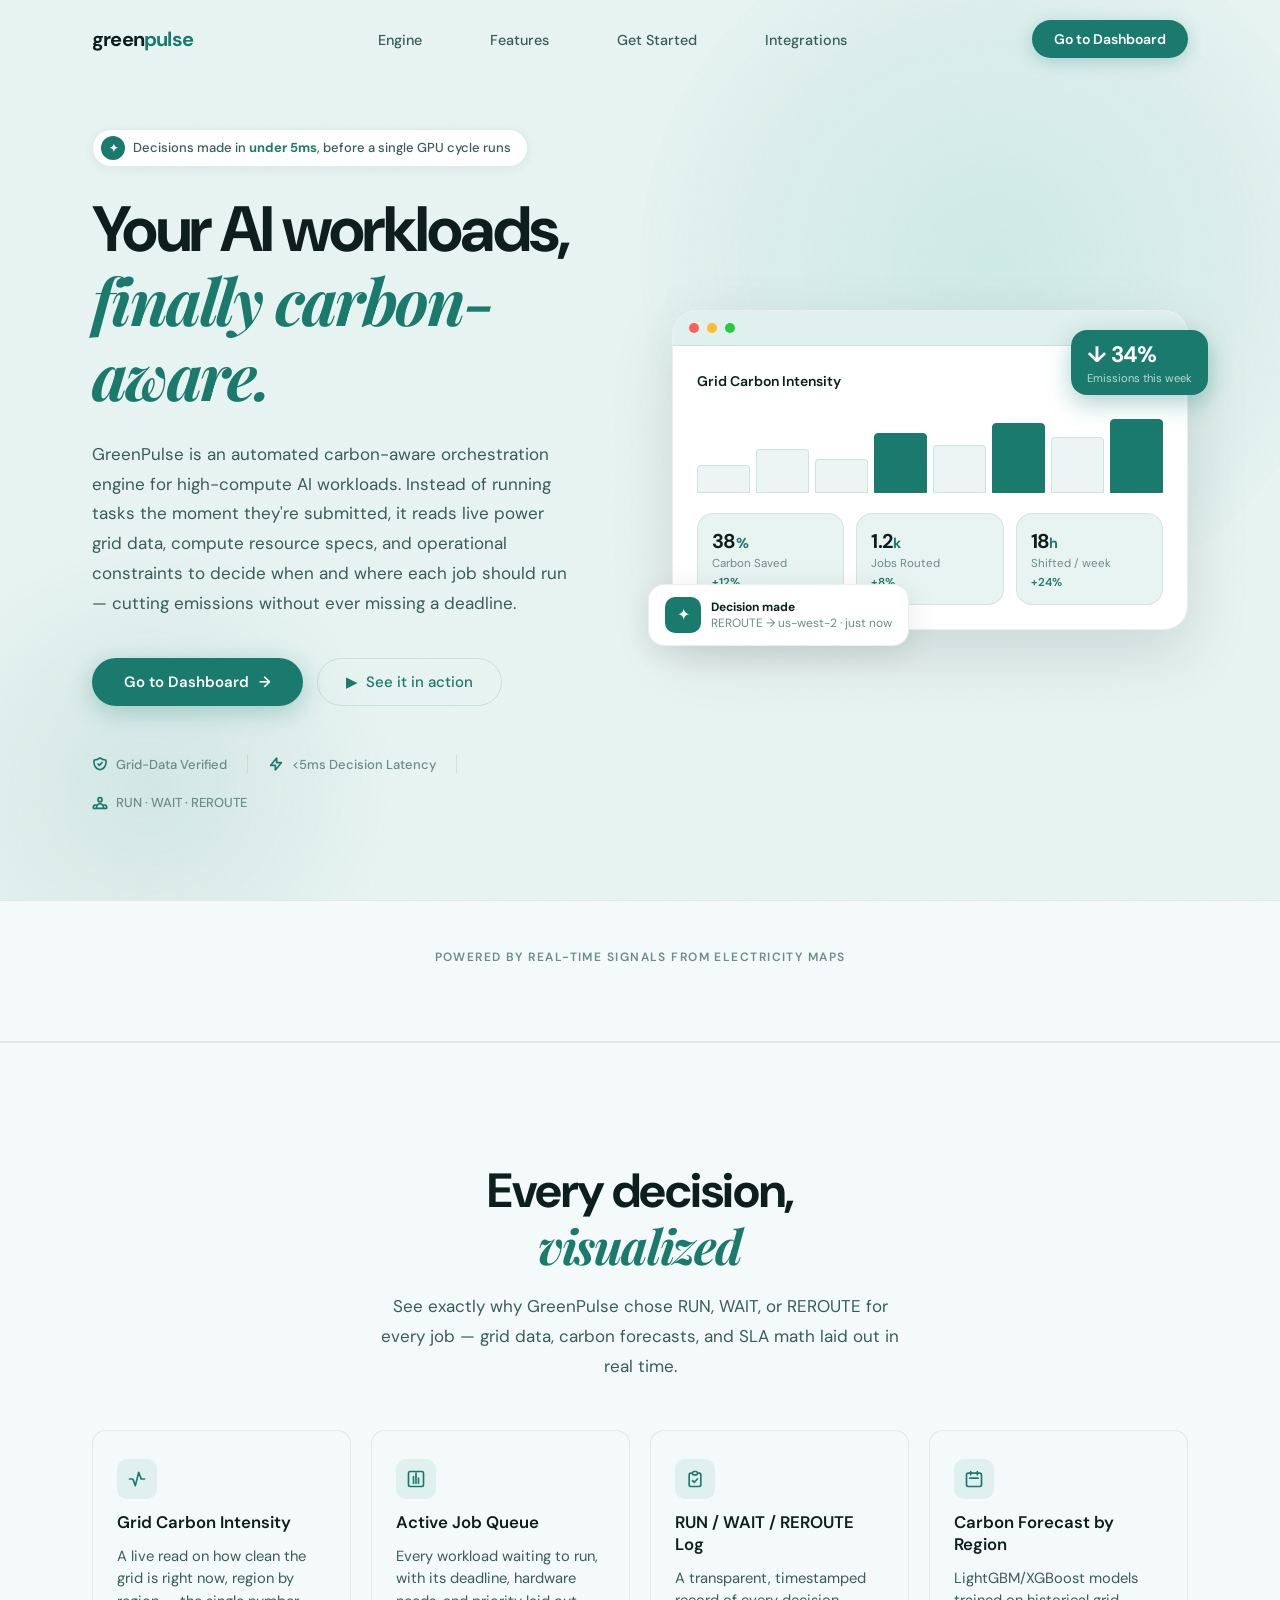
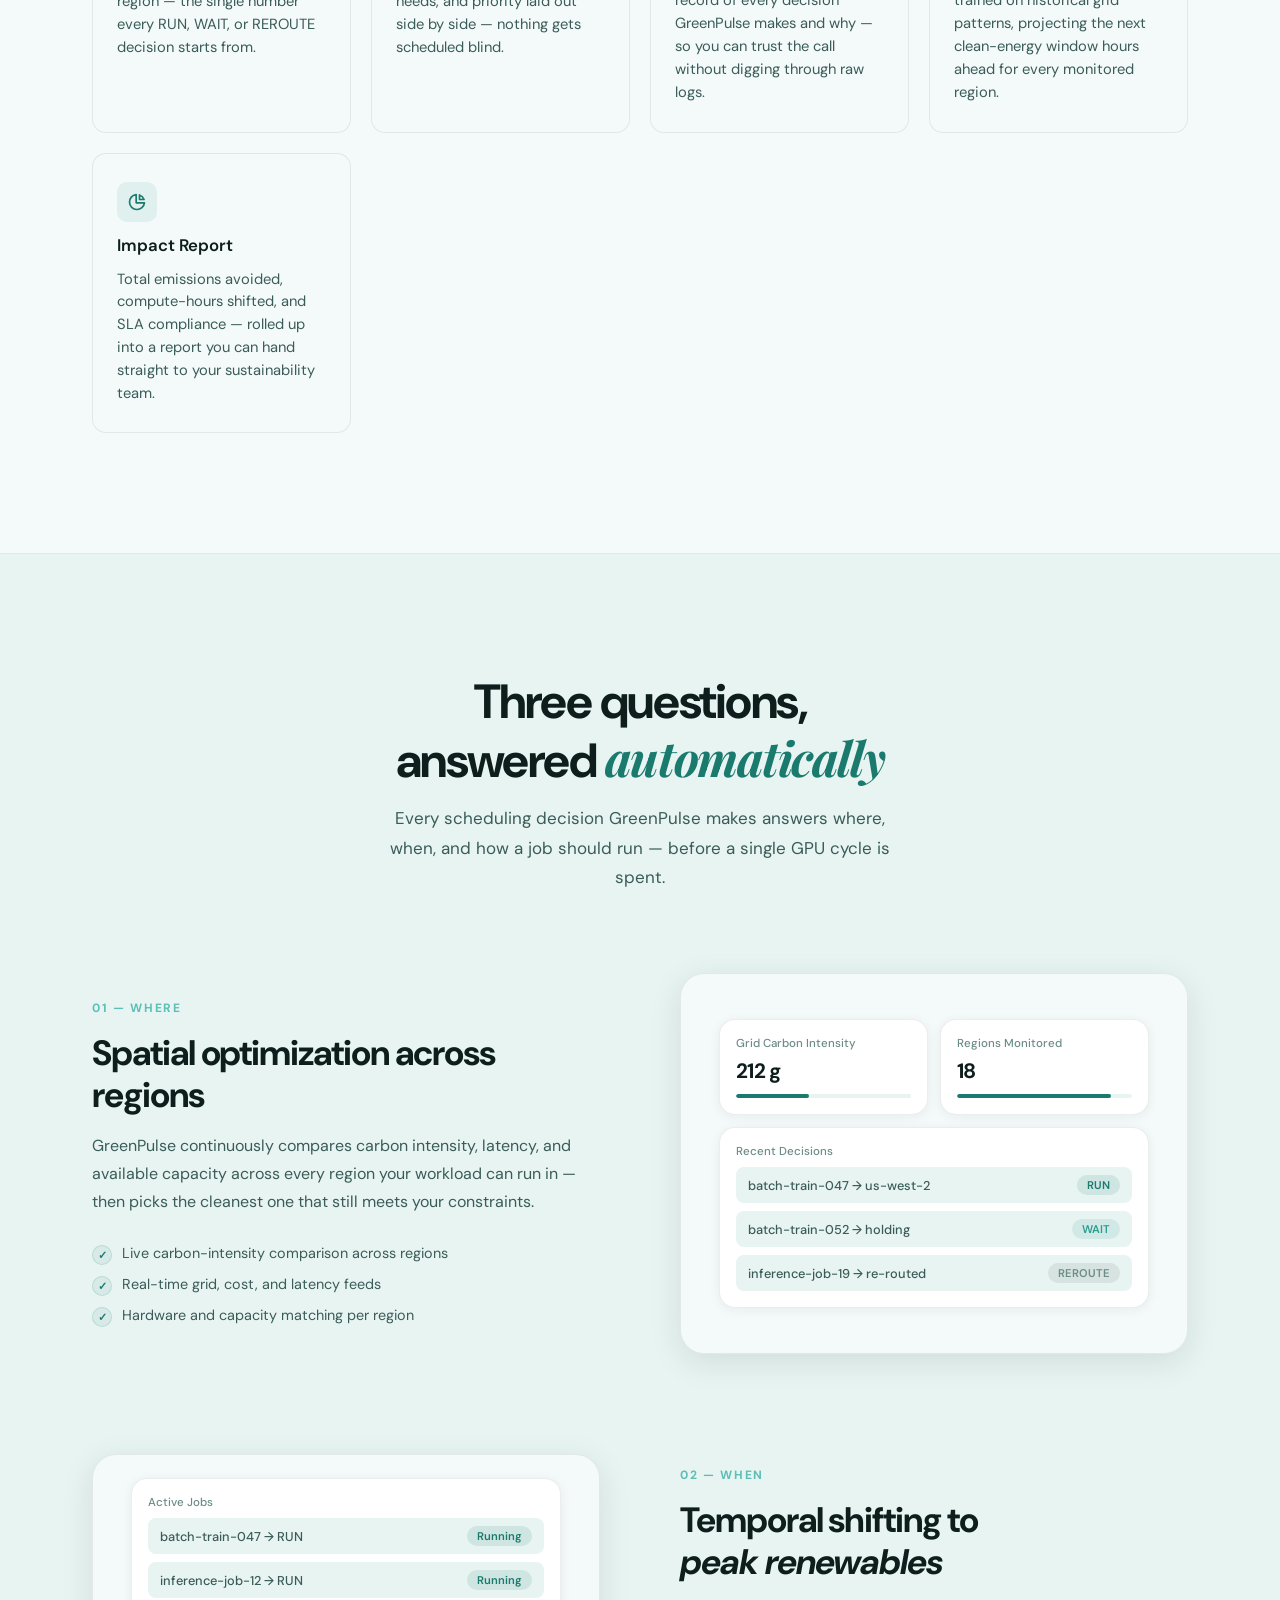
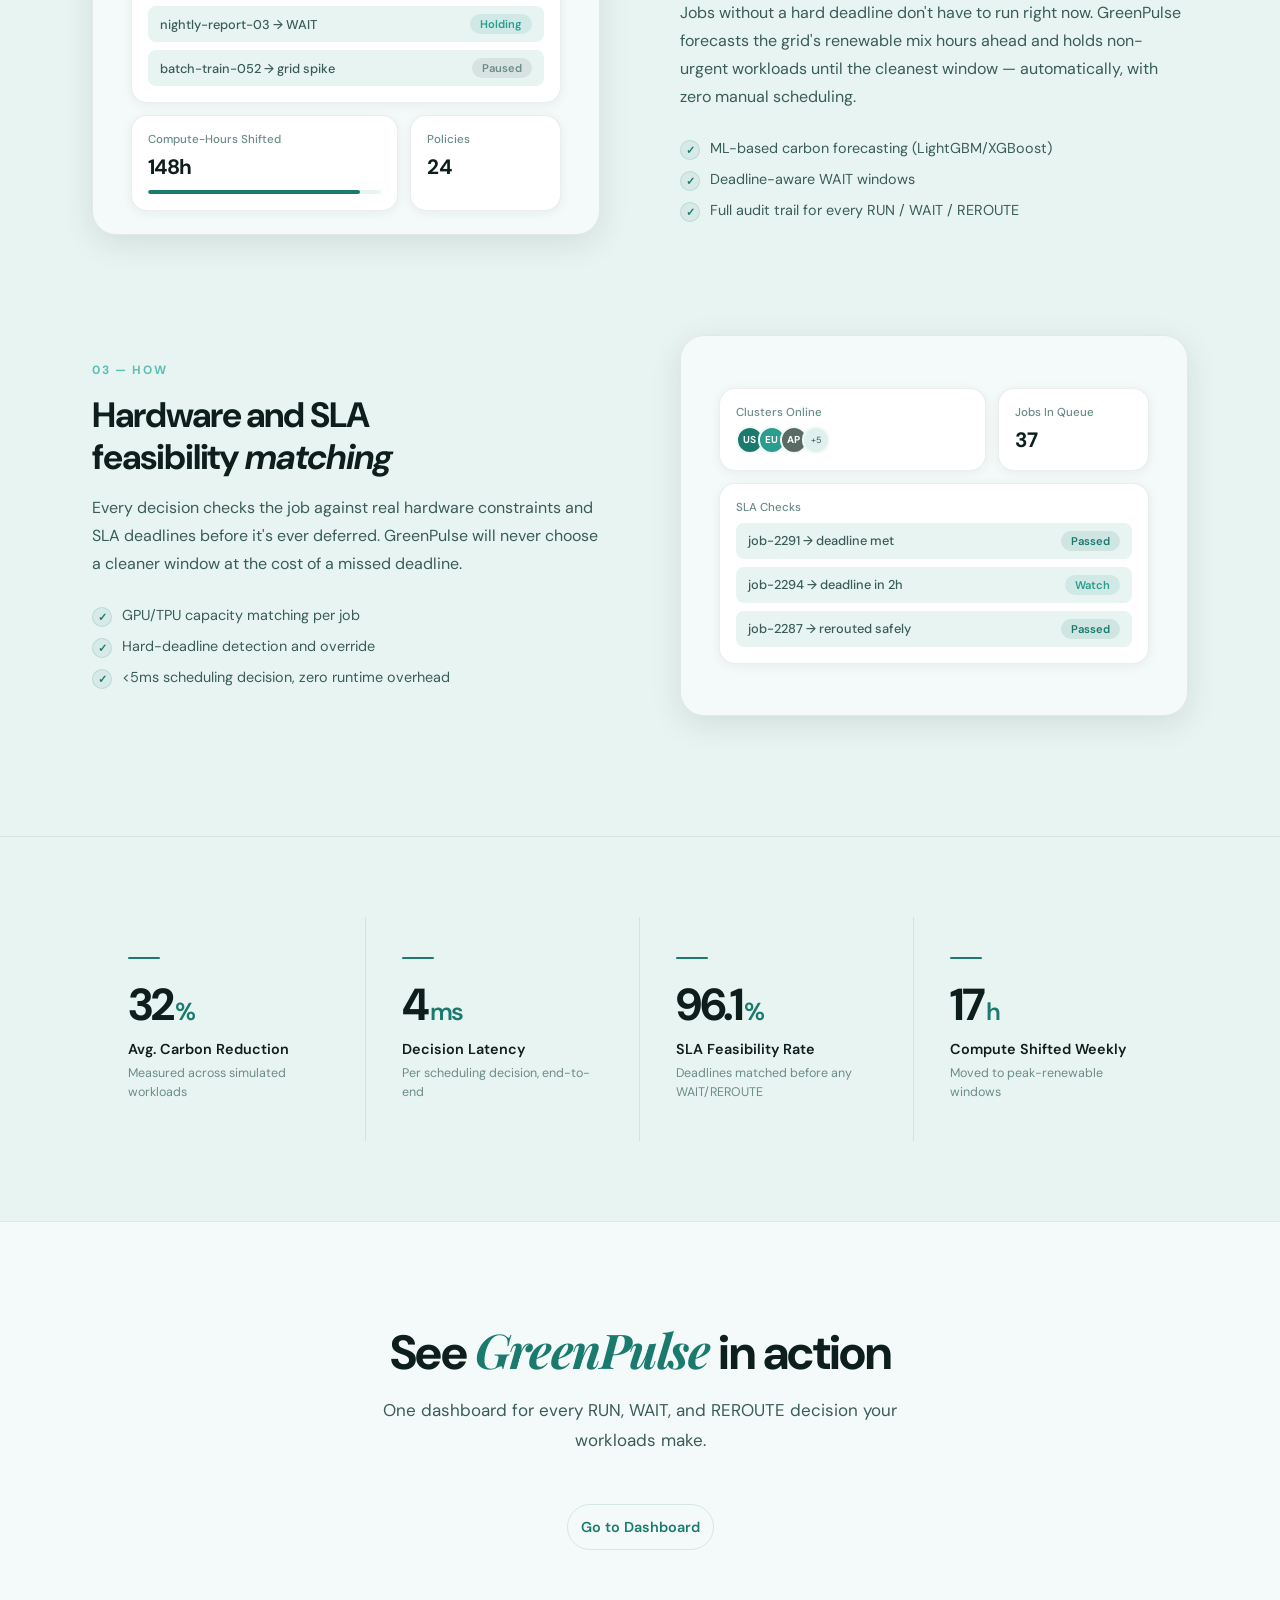
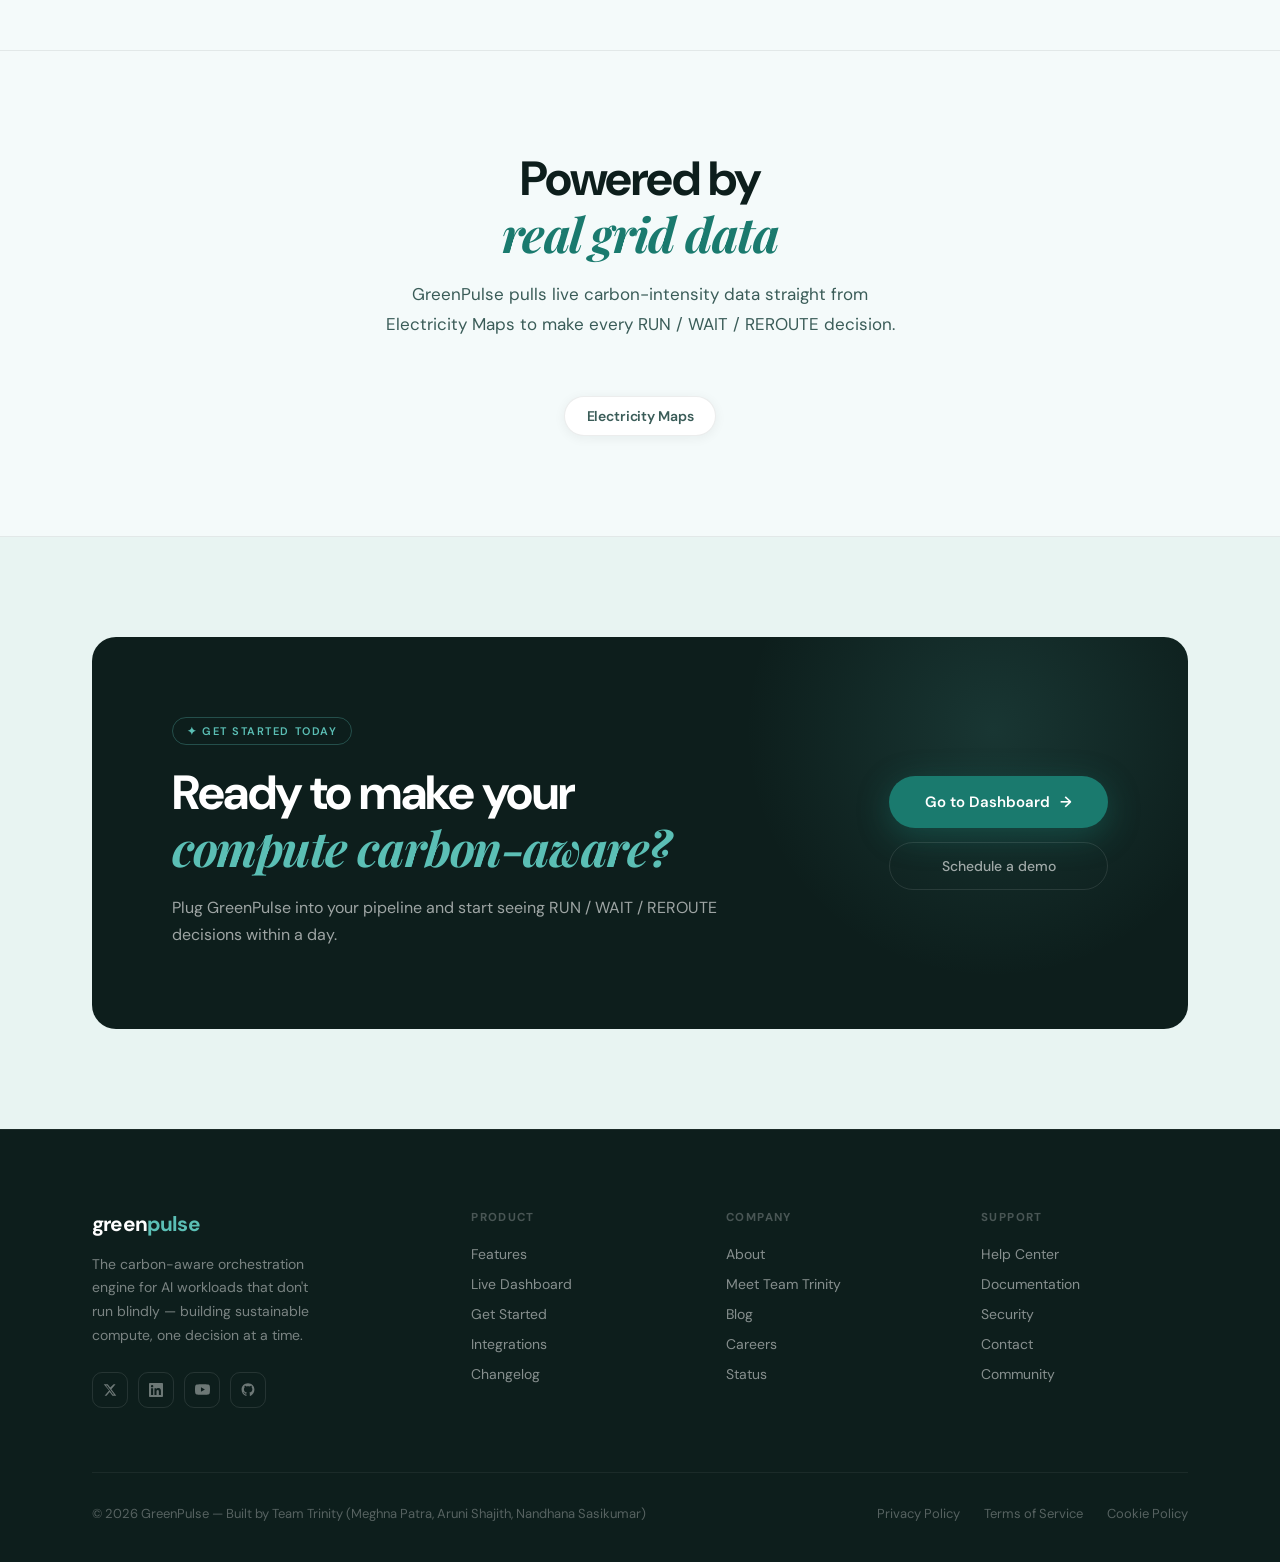
==== commit 35b9fa08: "Add Landing Page and dashboard" ====
--- a/frontend/index.html
+++ b/frontend/index.html
@@ -1,638 +1,488 @@
 <!DOCTYPE html>
 <html lang="en">
-
 <head>
-  <meta charset="UTF-8">
-  <meta name="viewport" content="width=device-width, initial-scale=1.0">
-  <title>Spark Admin - Premium Bootstrap 5 Admin Dashboard Template</title>
-
-  <!-- SEO Optimization -->
-  <meta name="description" content="Spark Admin - Premium Bootstrap 5 Admin Dashboard Template">
-  <meta name="author" content="Spark Admin Team">
-
-  <!-- Favicon -->
-  <link rel="icon" type="image/png" href="assets/images/favicon.ico">
-
-  <!-- Local Third-Party Libraries (100% Offline Compatible) -->
-  <link rel="stylesheet" href="assets/libs/bootstrap/css/bootstrap.min.css">
-  <link rel="stylesheet" href="assets/libs/bootstrap-icons/bootstrap-icons.css">
-  <link rel="stylesheet" href="assets/libs/apexcharts/apexcharts.css">
-  <link rel="stylesheet" href="assets/libs/flatpickr/flatpickr.min.css">
-
-  <!-- Main Design System & Custom Stylesheet -->
-  <link rel="stylesheet" href="assets/css/main.css">
+  <meta charset="UTF-8" />
+  <meta name="viewport" content="width=device-width, initial-scale=1.0" />
+  <title>GreenPulse — Carbon-Aware AI Orchestration</title>
+  <!--
+  Adapted from TemplateMo 622 Clearwave (https://templatemo.com/tm-622-clearwave)
+  Content rewritten for GreenPulse — Team Trinity
+  Keep the original templatemo-622-clearwave.css / .js and images/ folder
+  alongside this file, or update the links/paths below to match your own assets.
+  -->
+  <link rel="preconnect" href="https://fonts.googleapis.com" />
+  <link rel="preconnect" href="https://fonts.gstatic.com" crossorigin />
+  <link href="https://fonts.googleapis.com/css2?family=DM+Sans:ital,opsz,wght@0,9..40,300;0,9..40,400;0,9..40,500;0,9..40,600;0,9..40,700;1,9..40,300&family=Playfair+Display:ital,wght@0,700;1,600&display=swap" rel="stylesheet" />
+
+  <link rel="stylesheet" href="templatemo-622-clearwave.css" />
 </head>
-
 <body>
 
-  <!-- ==========================================
-         START: Sidebar Component
-         Highly polished, dark-green sticky navigation
-         ========================================== -->
-  <div class="sidebar-wrapper" id="sidebar">
-    <!-- Brand Logo / Identity -->
-    <a href="index.html" class="sidebar-brand">
-      <i class="bi bi-asterisk"></i>
-      <span>Spark Admin</span>
-    </a>
-
-    <!-- Navigation Menu -->
-    <div class="flex-grow-1 overflow-y-auto">
-      <!-- Group: Menu -->
-      <div class="sidebar-menu-section">
-        <div class="sidebar-menu-title">Menu</div>
-        <ul class="sidebar-menu-list">
-          <li class="sidebar-menu-item">
-            <a href="index.html" class="sidebar-menu-link active" id="menu-overview" title="Overview">
-              <i class="bi bi-grid-fill"></i>
-              <span>Dashboard</span>
-            </a>
-          </li>
-        </ul>
-      </div>
-
-      <!-- Group: Components -->
-      <div class="sidebar-menu-section">
-        <div class="sidebar-menu-title">Components</div>
-        <ul class="sidebar-menu-list">
-          <li class="sidebar-menu-item">
-            <a href="tables-basic.html" class="sidebar-menu-link" id="menu-basictables" title="Basic Tables">
-              <i class="bi bi-table"></i>
-              <span>Basic Tables</span>
-            </a>
-          </li>
-          <li class="sidebar-menu-item">
-            <a href="ui-forms.html" class="sidebar-menu-link" id="menu-uiforms" title="Forms and Input">
-              <i class="bi bi-input-cursor-text"></i>
-              <span>Forms & Input</span>
-            </a>
-          </li>
-          <li class="sidebar-menu-item">
-            <a href="ui-buttons.html" class="sidebar-menu-link" id="menu-uibuttons" title="Buttons">
-              <i class="bi bi-menu-button-wide-fill"></i>
-              <span>Buttons & Alerts</span>
-            </a>
-          </li>
-        </ul>
-      </div>
-
-      <!-- Group: Pages -->
-      <div class="sidebar-menu-section">
-        <div class="sidebar-menu-title">Pages</div>
-        <ul class="sidebar-menu-list">
-          <li class="sidebar-menu-item">
-            <a href="page-blank.html" class="sidebar-menu-link" id="menu-blankpage" title="Blank Page">
-              <i class="bi bi-file-earmark"></i>
-              <span>Blank Page</span>
-            </a>
-          </li>
-          <li class="sidebar-menu-item">
-            <a href="page-login.html" class="sidebar-menu-link" id="menu-loginpage" title="Login Page">
-              <i class="bi bi-box-arrow-in-right"></i>
-              <span>Login Screen</span>
-            </a>
-          </li>
-          <li class="sidebar-menu-item">
-            <a href="page-404.html" class="sidebar-menu-link" id="menu-404" title="404 Page">
-              <i class="bi bi-slash-circle"></i>
-              <span>Error 404</span>
-            </a>
-          </li>
-        </ul>
-      </div>
-    </div>
-
-    <!-- Sidebar Profile Card (Dynamic Footer) -->
-    <div class="sidebar-profile">
-      <img src="assets/images/avatar.png" alt="Administrator" class="sidebar-profile-img"
-        onerror="this.src='https://images.unsplash.com/photo-1534528741775-53994a69daeb?q=80&w=256&auto=format&fit=crop'">
-      <div class="sidebar-profile-info">
-        <div class="sidebar-profile-name">Administrator</div>
-        <div class="sidebar-profile-email">admin@email.com</div>
-      </div>
-    </div>
+  <!-- ── MOBILE MENU ── -->
+  <div class="mobile-menu" id="mobileMenu" role="dialog" aria-modal="true" aria-label="Navigation">
+    <a href="#screens">Engine</a>
+    <a href="#features">Features</a>
+    <a href="#get-started">Get Started</a>
+    <a href="#integrations">Integrations</a>
+    <a href="dashboard.html" class="mobile-cta btn-primary">Go to Dashboard</a>
   </div>
-  <!-- ==========================================
-         END: Sidebar Component
-         ========================================== -->
-
-
-  <!-- ==========================================
-         START: Main Content Area
-         ========================================== -->
-  <div class="main-wrapper">
-
-    <!-- START: Top Navbar Component -->
-    <header class="navbar-custom">
-      <div class="navbar-left">
-        <!-- Desktop sidebar toggle (visible on large screens only) -->
-        <button class="btn-desktop-toggle d-none d-xl-flex align-items-center justify-content-center me-3"
-          id="desktop-sidebar-toggle" aria-label="Minimize Sidebar">
-          <i class="bi bi-chevron-bar-left"></i>
-        </button>
-        <!-- Mobile sidebar toggle -->
-        <button class="sidebar-toggle-btn me-2" id="sidebar-toggle" aria-label="Toggle Navigation">
-          <i class="bi bi-list"></i>
-        </button>
-
-        <!-- Quick Actions Dropdown -->
-        <div class="dropdown ms-2">
-          <button class="btn-quick-action dropdown-toggle" type="button" data-bs-toggle="dropdown" aria-expanded="false"
-            id="quick-actions-dropdown">
-            <i class="bi bi-plus-lg"></i>
-            <span>Create</span>
-          </button>
-          <ul class="dropdown-menu dropdown-menu-quick-action" aria-labelledby="quick-actions-dropdown">
-            <li class="dropdown-header">Quick Action Shortcuts</li>
-            <li><a class="dropdown-item" href="#"><i class="bi bi-file-earmark-plus"></i> New Invoice</a></li>
-            <li><a class="dropdown-item" href="#"><i class="bi bi-person-plus"></i> New User</a></li>
-            <li><a class="dropdown-item" href="#"><i class="bi bi-box-seam"></i> New Product</a></li>
-            <li>
-              <hr class="dropdown-divider">
-            </li>
-            <li><a class="dropdown-item" href="#"><i class="bi bi-gear"></i> System Settings</a></li>
-          </ul>
-        </div>
-      </div>
-
-      <!-- Mid navbar: search pill -->
-      <div class="navbar-search-wrapper">
-        <input type="text" class="navbar-search-input" placeholder="Search anything in Spark..." id="main-search">
-        <button class="navbar-search-btn" aria-label="Search">
-          <i class="bi bi-search"></i>
-        </button>
-      </div>
-
-      <!-- Right actions -->
-      <div class="navbar-actions">
-        <!-- Fullscreen Toggle -->
-        <button class="navbar-action-btn me-1" aria-label="Toggle Fullscreen" id="btn-fullscreen">
-          <i class="bi bi-arrows-fullscreen"></i>
-        </button>
-        <div class="dropdown">
-          <button class="navbar-action-btn dropdown-toggle" type="button" data-bs-toggle="dropdown"
-            aria-expanded="false" id="btn-notifications" data-bs-auto-close="outside">
-            <i class="bi bi-bell"></i>
-            <span class="navbar-action-badge"></span>
-          </button>
-          <div class="dropdown-menu dropdown-menu-end dropdown-menu-notification p-0"
-            aria-labelledby="btn-notifications">
-            <div class="notification-header">
-              <h6 class="notification-title">Notifications</h6>
-              <button class="btn-clear-all" type="button">Mark all read</button>
-            </div>
-            <div class="notification-list">
-              <!-- Sale Notification -->
-              <a href="#" class="notification-item">
-                <div class="notification-icon bg-success text-white">
-                  <i class="bi bi-wallet2"></i>
+
+  <!-- ── 1. NAV ── -->
+  <nav class="nav" id="mainNav" role="navigation" aria-label="Main navigation">
+    <div class="nav-inner">
+      <a href="#" class="nav-logo">green<span>pulse</span></a>
+      <ul class="nav-links" role="list">
+        <li><a href="#screens">Engine</a></li>
+        <li><a href="#features">Features</a></li>
+        <li><a href="#get-started">Get Started</a></li>
+        <li><a href="#integrations">Integrations</a></li>
+      </ul>
+      <div class="nav-cta">
+        <a href="dashboard.html" class="btn-primary">Go to Dashboard</a>
+      </div>
+      <button class="nav-hamburger" id="hamburger" aria-label="Toggle menu" aria-expanded="false">
+        <span></span><span></span><span></span>
+      </button>
+    </div>
+  </nav>
+
+  <!-- ── 2. HERO ── -->
+  <section class="hero">
+    <div class="container">
+      <div class="hero-inner">
+        <div class="hero-content">
+          <div class="hero-badge reveal">
+            <div class="hero-badge-dot">✦</div>
+            <span>Decisions made in <strong>under 5ms</strong>, before a single GPU cycle runs</span>
+          </div>
+          <h1 class="hero-title reveal reveal-delay-1">
+            Your AI workloads,<br><em>finally carbon-aware.</em>
+          </h1>
+          <p class="hero-sub reveal reveal-delay-2">
+            GreenPulse is an automated carbon-aware orchestration engine for high-compute AI workloads. Instead of running tasks the moment they're submitted, it reads live power grid data, compute resource specs, and operational constraints to decide when and where each job should run — cutting emissions without ever missing a deadline.
+          </p>
+          <div class="hero-actions reveal reveal-delay-3">
+            <a href="dashboard.html" class="btn-primary-lg">
+              Go to Dashboard
+              <span class="btn-arrow">→</span>
+            </a>
+            <a href="#screens" class="btn-outline-lg">
+              <span>▶</span> See it in action
+            </a>
+          </div>
+          <div class="hero-trust reveal reveal-delay-4">
+            <div class="trust-item">
+              <svg width="16" height="16" fill="none" viewBox="0 0 24 24" stroke="currentColor" stroke-width="2.5"><path stroke-linecap="round" stroke-linejoin="round" d="M9 12l2 2 4-4m5.618-4.016A11.955 11.955 0 0112 2.944a11.955 11.955 0 01-8.618 3.04A12.02 12.02 0 003 9c0 5.591 3.824 10.29 9 11.622 5.176-1.332 9-6.03 9-11.622 0-1.042-.133-2.052-.382-3.016z"/></svg>
+              Grid-Data Verified
+            </div>
+            <div class="trust-divider"></div>
+            <div class="trust-item">
+              <svg width="16" height="16" fill="none" viewBox="0 0 24 24" stroke="currentColor" stroke-width="2.5"><path stroke-linecap="round" stroke-linejoin="round" d="M13 10V3L4 14h7v7l9-11h-7z"/></svg>
+              &lt;5ms Decision Latency
+            </div>
+            <div class="trust-divider"></div>
+            <div class="trust-item">
+              <svg width="16" height="16" fill="none" viewBox="0 0 24 24" stroke="currentColor" stroke-width="2.5"><path stroke-linecap="round" stroke-linejoin="round" d="M17 20h5v-2a3 3 0 00-5.356-1.857M17 20H7m10 0v-2c0-.656-.126-1.283-.356-1.857M7 20H2v-2a3 3 0 015.356-1.857M7 20v-2c0-.656.126-1.283.356-1.857m0 0a5.002 5.002 0 019.288 0M15 7a3 3 0 11-6 0 3 3 0 016 0z"/></svg>
+              RUN · WAIT · REROUTE
+            </div>
+          </div>
+        </div>
+        <div class="hero-visual reveal reveal-delay-2">
+          <div class="hero-dashboard">
+            <div class="dashboard-bar">
+              <div class="db-dot"></div><div class="db-dot"></div><div class="db-dot"></div>
+            </div>
+            <div class="dashboard-body">
+              <div class="db-header">
+                <div class="db-title">Grid Carbon Intensity</div>
+                <div class="db-tag">Live</div>
+              </div>
+              <div class="db-chart">
+                <div class="db-bar" style="height:35%"></div>
+                <div class="db-bar" style="height:55%"></div>
+                <div class="db-bar" style="height:42%"></div>
+                <div class="db-bar active" style="height:75%"></div>
+                <div class="db-bar" style="height:60%"></div>
+                <div class="db-bar active" style="height:88%"></div>
+                <div class="db-bar" style="height:70%"></div>
+                <div class="db-bar active" style="height:92%"></div>
+              </div>
+              <div class="db-stats">
+                <div class="db-stat">
+                  <div class="db-stat-val">38<span style="font-size:.9rem;color:var(--accent)">%</span></div>
+                  <div class="db-stat-label">Carbon Saved</div>
+                  <div class="db-stat-change">+12%</div>
                 </div>
-                <div class="notification-content">
-                  <p class="notification-text">New sale received: <strong>$150.00</strong></p>
-                  <span class="notification-time">2 mins ago</span>
+                <div class="db-stat">
+                  <div class="db-stat-val">1.2<span style="font-size:.9rem;color:var(--accent)">k</span></div>
+                  <div class="db-stat-label">Jobs Routed</div>
+                  <div class="db-stat-change">+8%</div>
                 </div>
-                <span class="notification-unread-dot"></span>
-              </a>
-              <!-- User Registration Notification -->
-              <a href="#" class="notification-item">
-                <div class="notification-icon bg-primary text-white">
-                  <i class="bi bi-person-plus-fill"></i>
+                <div class="db-stat">
+                  <div class="db-stat-val">18<span style="font-size:.9rem;color:var(--accent)">h</span></div>
+                  <div class="db-stat-label">Shifted / week</div>
+                  <div class="db-stat-change">+24%</div>
                 </div>
-                <div class="notification-content">
-                  <p class="notification-text">New user registered: <strong>John Doe</strong></p>
-                  <span class="notification-time">1 hour ago</span>
+              </div>
+            </div>
+          </div>
+          <div class="hero-float-badge">
+            <div class="float-badge-icon">✦</div>
+            <div class="float-badge-text">
+              <strong>Decision made</strong>
+              <span>REROUTE → us-west-2 · just now</span>
+            </div>
+          </div>
+          <div class="hero-float-badge-2">
+            <div class="float-badge-2-val">↓ 34%</div>
+            <div class="float-badge-2-label">Emissions this week</div>
+          </div>
+        </div>
+      </div>
+    </div>
+  </section>
+
+  <!-- ── 3. DATA SOURCE ── -->
+  <div class="ticker-section">
+    <div class="ticker-label">Powered by real-time signals from Electricity Maps</div>
+  </div>
+
+  <!-- ── 5. 3D PHONE CAROUSEL ── -->
+  <section class="carousel-section" id="screens">
+    <div class="container">
+      <div class="carousel-header">
+        <h2 class="section-title reveal reveal-delay-1">Every decision,<br><em>visualized</em></h2>
+        <p class="section-sub reveal reveal-delay-2">See exactly why GreenPulse chose RUN, WAIT, or REROUTE for every job — grid data, carbon forecasts, and SLA math laid out in real time.</p>
+      </div>
+    </div>
+    <div class="container">
+      <div class="gp-screens-grid">
+
+        <div class="gp-screen-card reveal">
+          <div class="gp-screen-icon">
+            <svg width="20" height="20" fill="none" viewBox="0 0 24 24" stroke="currentColor" stroke-width="2"><path stroke-linecap="round" stroke-linejoin="round" d="M3 12h4l3 8 4-16 3 8h4"/></svg>
+          </div>
+          <h3 class="gp-screen-title">Grid Carbon Intensity</h3>
+          <p class="gp-screen-desc">A live read on how clean the grid is right now, region by region — the single number every RUN, WAIT, or REROUTE decision starts from.</p>
+        </div>
+
+        <div class="gp-screen-card reveal reveal-delay-1">
+          <div class="gp-screen-icon">
+            <svg width="20" height="20" fill="none" viewBox="0 0 24 24" stroke="currentColor" stroke-width="2"><path stroke-linecap="round" stroke-linejoin="round" d="M9 17V9m3 8V5m3 12v-6M5 21h14a2 2 0 002-2V5a2 2 0 00-2-2H5a2 2 0 00-2 2v14a2 2 0 002 2z"/></svg>
+          </div>
+          <h3 class="gp-screen-title">Active Job Queue</h3>
+          <p class="gp-screen-desc">Every workload waiting to run, with its deadline, hardware needs, and priority laid out side by side — nothing gets scheduled blind.</p>
+        </div>
+
+        <div class="gp-screen-card reveal reveal-delay-2">
+          <div class="gp-screen-icon">
+            <svg width="20" height="20" fill="none" viewBox="0 0 24 24" stroke="currentColor" stroke-width="2"><path stroke-linecap="round" stroke-linejoin="round" d="M9 5H7a2 2 0 00-2 2v12a2 2 0 002 2h10a2 2 0 002-2V7a2 2 0 00-2-2h-2M9 5a2 2 0 002 2h2a2 2 0 002-2M9 5a2 2 0 012-2h2a2 2 0 012 2m-6 9l2 2 4-4"/></svg>
+          </div>
+          <h3 class="gp-screen-title">RUN / WAIT / REROUTE Log</h3>
+          <p class="gp-screen-desc">A transparent, timestamped record of every decision GreenPulse makes and why — so you can trust the call without digging through raw logs.</p>
+        </div>
+
+        <div class="gp-screen-card reveal reveal-delay-3">
+          <div class="gp-screen-icon">
+            <svg width="20" height="20" fill="none" viewBox="0 0 24 24" stroke="currentColor" stroke-width="2"><path stroke-linecap="round" stroke-linejoin="round" d="M8 7V3m8 4V3m-9 8h10M5 21h14a2 2 0 002-2V7a2 2 0 00-2-2H5a2 2 0 00-2 2v12a2 2 0 002 2z"/></svg>
+          </div>
+          <h3 class="gp-screen-title">Carbon Forecast by Region</h3>
+          <p class="gp-screen-desc">LightGBM/XGBoost models trained on historical grid patterns, projecting the next clean-energy window hours ahead for every monitored region.</p>
+        </div>
+
+        <div class="gp-screen-card reveal">
+          <div class="gp-screen-icon">
+            <svg width="20" height="20" fill="none" viewBox="0 0 24 24" stroke="currentColor" stroke-width="2"><path stroke-linecap="round" stroke-linejoin="round" d="M11 3.055A9.001 9.001 0 1020.945 13H11V3.055z"/><path stroke-linecap="round" stroke-linejoin="round" d="M20.488 9H15V3.512A9.025 9.025 0 0120.488 9z"/></svg>
+          </div>
+          <h3 class="gp-screen-title">Impact Report</h3>
+          <p class="gp-screen-desc">Total emissions avoided, compute-hours shifted, and SLA compliance — rolled up into a report you can hand straight to your sustainability team.</p>
+        </div>
+
+      </div>
+    </div>
+
+    <style>
+      .gp-screens-grid{display:grid;grid-template-columns:repeat(auto-fit,minmax(230px,1fr));gap:20px;margin-top:48px;}
+      .gp-screen-card{background:var(--surface,#fff);border:1px solid var(--border,rgba(0,0,0,.08));border-radius:14px;padding:28px 24px;display:flex;flex-direction:column;gap:12px;}
+      .gp-screen-icon{width:40px;height:40px;border-radius:10px;background:var(--bg-alt,rgba(0,0,0,.04));color:var(--accent,#2f6f4e);display:flex;align-items:center;justify-content:center;flex-shrink:0;}
+      .gp-screen-title{font-size:1.05rem;font-weight:600;margin:0;color:var(--text,inherit);}
+      .gp-screen-desc{font-size:.92rem;line-height:1.55;color:var(--text-2,rgba(0,0,0,.65));margin:0;}
+    </style>
+  </section>
+
+  <!-- ── 4. FEATURES ── -->
+  <section class="features-section" id="features">
+    <div class="container">
+      <div class="features-header">
+        <h2 class="section-title reveal reveal-delay-1">Three questions,<br>answered <em>automatically</em></h2>
+        <p class="section-sub reveal reveal-delay-2">Every scheduling decision GreenPulse makes answers where, when, and how a job should run — before a single GPU cycle is spent.</p>
+      </div>
+
+      <!-- Feature 1 -->
+      <div class="feature-row">
+        <div class="feature-content reveal">
+          <div class="feature-number">01 — Where</div>
+          <h3 class="feature-title">Spatial optimization across regions</h3>
+          <p class="feature-desc">GreenPulse continuously compares carbon intensity, latency, and available capacity across every region your workload can run in — then picks the cleanest one that still meets your constraints.</p>
+          <div class="feature-checklist">
+            <div class="feature-check"><div class="check-icon">✓</div><span>Live carbon-intensity comparison across regions</span></div>
+            <div class="feature-check"><div class="check-icon">✓</div><span>Real-time grid, cost, and latency feeds</span></div>
+            <div class="feature-check"><div class="check-icon">✓</div><span>Hardware and capacity matching per region</span></div>
+          </div>
+        </div>
+        <div class="feature-visual reveal reveal-delay-1">
+          <div class="feature-visual-inner">
+            <div class="fv-row">
+              <div class="fv-card">
+                <div class="fv-card-label">Grid Carbon Intensity</div>
+                <div class="fv-card-val">212 g</div>
+                <div class="fv-card-bar"><div class="fv-card-bar-fill" style="width:42%"></div></div>
+              </div>
+              <div class="fv-card">
+                <div class="fv-card-label">Regions Monitored</div>
+                <div class="fv-card-val">18</div>
+                <div class="fv-card-bar"><div class="fv-card-bar-fill" style="width:88%"></div></div>
+              </div>
+            </div>
+            <div class="fv-card">
+              <div class="fv-card-label">Recent Decisions</div>
+              <div class="fv-list" style="margin-top:8px">
+                <div class="fv-list-item"><span class="fv-list-name">batch-train-047 → us-west-2</span><span class="fv-pill green">RUN</span></div>
+                <div class="fv-list-item"><span class="fv-list-name">batch-train-052 → holding</span><span class="fv-pill blue">WAIT</span></div>
+                <div class="fv-list-item"><span class="fv-list-name">inference-job-19 → re-routed</span><span class="fv-pill dim">REROUTE</span></div>
+              </div>
+            </div>
+          </div>
+        </div>
+      </div>
+
+      <!-- Feature 2 -->
+      <div class="feature-row reverse">
+        <div class="feature-content reveal">
+          <div class="feature-number">02 — When</div>
+          <h3 class="feature-title">Temporal shifting to<br><em>peak renewables</em></h3>
+          <p class="feature-desc">Jobs without a hard deadline don't have to run right now. GreenPulse forecasts the grid's renewable mix hours ahead and holds non-urgent workloads until the cleanest window — automatically, with zero manual scheduling.</p>
+          <div class="feature-checklist">
+            <div class="feature-check"><div class="check-icon">✓</div><span>ML-based carbon forecasting (LightGBM/XGBoost)</span></div>
+            <div class="feature-check"><div class="check-icon">✓</div><span>Deadline-aware WAIT windows</span></div>
+            <div class="feature-check"><div class="check-icon">✓</div><span>Full audit trail for every RUN / WAIT / REROUTE</span></div>
+          </div>
+        </div>
+        <div class="feature-visual reveal reveal-delay-1">
+          <div class="feature-visual-inner">
+            <div class="fv-card">
+              <div class="fv-card-label">Active Jobs</div>
+              <div class="fv-list" style="margin-top:8px">
+                <div class="fv-list-item"><span class="fv-list-name">batch-train-047 → RUN</span><span class="fv-pill green">Running</span></div>
+                <div class="fv-list-item"><span class="fv-list-name">inference-job-12 → RUN</span><span class="fv-pill green">Running</span></div>
+                <div class="fv-list-item"><span class="fv-list-name">nightly-report-03 → WAIT</span><span class="fv-pill blue">Holding</span></div>
+                <div class="fv-list-item"><span class="fv-list-name">batch-train-052 → grid spike</span><span class="fv-pill dim">Paused</span></div>
+              </div>
+            </div>
+            <div class="fv-row">
+              <div class="fv-card fv-wide">
+                <div class="fv-card-label">Compute-Hours Shifted</div>
+                <div class="fv-card-val">148h</div>
+                <div class="fv-card-bar"><div class="fv-card-bar-fill" style="width:91%"></div></div>
+              </div>
+              <div class="fv-card">
+                <div class="fv-card-label">Policies</div>
+                <div class="fv-card-val">24</div>
+              </div>
+            </div>
+          </div>
+        </div>
+      </div>
+
+      <!-- Feature 3 -->
+      <div class="feature-row">
+        <div class="feature-content reveal">
+          <div class="feature-number">03 — How</div>
+          <h3 class="feature-title">Hardware and SLA<br>feasibility <em>matching</em></h3>
+          <p class="feature-desc">Every decision checks the job against real hardware constraints and SLA deadlines before it's ever deferred. GreenPulse will never choose a cleaner window at the cost of a missed deadline.</p>
+          <div class="feature-checklist">
+            <div class="feature-check"><div class="check-icon">✓</div><span>GPU/TPU capacity matching per job</span></div>
+            <div class="feature-check"><div class="check-icon">✓</div><span>Hard-deadline detection and override</span></div>
+            <div class="feature-check"><div class="check-icon">✓</div><span>&lt;5ms scheduling decision, zero runtime overhead</span></div>
+          </div>
+        </div>
+        <div class="feature-visual reveal reveal-delay-1">
+          <div class="feature-visual-inner">
+            <div class="fv-row">
+              <div class="fv-card fv-wide">
+                <div class="fv-card-label">Clusters Online</div>
+                <div style="display:flex;gap:-4px;margin-top:6px">
+                  <div style="width:28px;height:28px;border-radius:50%;background:var(--accent);border:2px solid var(--surface);display:flex;align-items:center;justify-content:center;font-size:10px;font-weight:700;color:#fff">US</div>
+                  <div style="width:28px;height:28px;border-radius:50%;background:var(--accent-mid);border:2px solid var(--surface);display:flex;align-items:center;justify-content:center;font-size:10px;font-weight:700;color:#fff;margin-left:-6px">EU</div>
+                  <div style="width:28px;height:28px;border-radius:50%;background:#5A6B66;border:2px solid var(--surface);display:flex;align-items:center;justify-content:center;font-size:10px;font-weight:700;color:#fff;margin-left:-6px">AP</div>
+                  <div style="width:28px;height:28px;border-radius:50%;background:var(--bg-alt);border:2px solid var(--surface);display:flex;align-items:center;justify-content:center;font-size:9px;color:var(--text-2);margin-left:-6px">+5</div>
                 </div>
-                <span class="notification-unread-dot"></span>
-              </a>
-              <!-- Low Stock Notification -->
-              <a href="#" class="notification-item">
-                <div class="notification-icon bg-warning text-dark">
-                  <i class="bi bi-box-seam-fill"></i>
-                </div>
-                <div class="notification-content">
-                  <p class="notification-text">Stock running low: <strong>Hoodie</strong></p>
-                  <span class="notification-time">3 hours ago</span>
-                </div>
-              </a>
-            </div>
-            <a href="#" class="notification-footer">View All Notifications</a>
-          </div>
-        </div>
-
-        <!-- Profile Dropdown -->
-        <div class="dropdown ms-2">
-          <button class="navbar-profile-btn dropdown-toggle" type="button" data-bs-toggle="dropdown"
-            aria-expanded="false" id="profile-dropdown">
-            <img src="assets/images/avatar.png" alt="Profile Image" class="navbar-profile-img">
-            <span class="navbar-profile-name d-none d-md-inline">Administrator</span>
-            <i class="bi bi-chevron-down navbar-profile-caret"></i>
-          </button>
-          <ul class="dropdown-menu dropdown-menu-end dropdown-menu-profile" aria-labelledby="profile-dropdown">
-            <li class="dropdown-header">Welcome !</li>
-            <li><a class="dropdown-item" href="#"><i class="bi bi-person"></i> My Account</a></li>
-            <li><a class="dropdown-item" href="#"><i class="bi bi-gear"></i> Settings</a></li>
-            <li><a class="dropdown-item" href="#"><i class="bi bi-lock"></i> Lock Screen</a></li>
-            <li>
-              <hr class="dropdown-divider">
-            </li>
-            <li><a class="dropdown-item text-danger" href="page-login.html"><i class="bi bi-box-arrow-right"></i>
-                Logout</a></li>
-          </ul>
-        </div>
-      </div>
-    </header>
-    <!-- END: Top Navbar Component -->
-
-    <!-- START: Dashboard Header Banner -->
-    <div class="page-header">
-      <div>
-        <h1 class="page-title">Dashboard</h1>
-        <p class="page-subtitle">An easy way to manage sales with care and precision.</p>
-      </div>
-      <button class="btn-date-picker" type="button" id="date-picker-trigger">
-        <i class="bi bi-calendar4-event"></i>
-        <span id="selected-date-range">January 12, 2026 - January 23, 2026</span>
-        <i class="bi bi-chevron-down ms-1"></i>
-      </button>
-    </div>
-    <!-- END: Dashboard Header Banner -->
-
-    <!-- START: Main Layout Grid (2 Columns: Dashboard + Performance Pane) -->
-    <div class="row g-4">
-
-      <!-- TOP AREA: Quick Info Stat Cards Row (Full Width) -->
-      <div class="col-12">
-        <div class="row g-4">
-          <!-- Stat Card 1: Green Alert Banner -->
-          <div class="col-md-4">
-            <div class="card alert-green-card">
-              <div class="position-relative z-index-2">
-                <span class="alert-green-badge">Update</span>
-                <div class="alert-green-date">Feb 14th 2026</div>
-                <div class="alert-green-text">Sales revenue increased 40% in 1 week</div>
-              </div>
-              <a href="#" class="alert-green-link z-index-2" id="alert-link-statistics">
-                <span>See Statistics</span>
-                <i class="bi bi-arrow-right"></i>
-              </a>
-
-              <!-- Inline SVG geometric decoration (Lime green 6-pointed star/asterisk with rounded caps) -->
-              <svg class="alert-green-bg-shape" viewBox="0 0 100 100" fill="none" xmlns="http://www.w3.org/2000/svg">
-                <g transform="translate(50,50)">
-                  <rect x="-6" y="-45" width="12" height="90" rx="6" ry="6" fill="#B4F105" />
-                  <rect x="-6" y="-45" width="12" height="90" rx="6" ry="6" fill="#B4F105" transform="rotate(60)" />
-                  <rect x="-6" y="-45" width="12" height="90" rx="6" ry="6" fill="#B4F105" transform="rotate(120)" />
-                </g>
-              </svg>
-            </div>
-          </div>
-
-          <!-- Stat Card 2: Net Income -->
-          <div class="col-md-4">
-            <div class="card card-stat d-flex flex-column justify-content-between">
-              <div>
-                <div class="card-header">
-                  <span class="stat-label">Net Income</span>
-                  <div class="dropdown">
-                    <button class="card-more-btn" type="button" data-bs-toggle="dropdown" aria-expanded="false"
-                      aria-label="More Options" id="btn-more-income">
-                      <i class="bi bi-three-dots"></i>
-                    </button>
-                    <ul class="dropdown-menu dropdown-menu-end dropdown-menu-custom">
-                      <li><a class="dropdown-item" href="#"><i class="bi bi-arrow-repeat"></i> Refresh</a></li>
-                      <li><a class="dropdown-item" href="#"><i class="bi bi-file-earmark-arrow-down"></i> Export
-                          Report</a></li>
-                      <li>
-                        <hr class="dropdown-divider">
-                      </li>
-                      <li><a class="dropdown-item text-danger" href="#"><i class="bi bi-eye-slash"></i> Hide Details</a>
-                      </li>
-                    </ul>
-                  </div>
-                </div>
-                <div class="stat-value">$196.000</div>
-                <div class="trend-badge trend-up">
-                  <i class="bi bi-arrow-up-right"></i>
-                  <span>+35% from last month</span>
-                </div>
-              </div>
-              <div class="sparkline-container sparkline-card-footer">
-                <div id="income-sparkline"></div>
-              </div>
-            </div>
-          </div>
-
-          <!-- Stat Card 3: Total Return -->
-          <div class="col-md-4">
-            <div class="card card-stat d-flex flex-column justify-content-between">
-              <div>
-                <div class="card-header">
-                  <span class="stat-label">Total Return</span>
-                  <div class="dropdown">
-                    <button class="card-more-btn" type="button" data-bs-toggle="dropdown" aria-expanded="false"
-                      aria-label="More Options" id="btn-more-return">
-                      <i class="bi bi-three-dots"></i>
-                    </button>
-                    <ul class="dropdown-menu dropdown-menu-end dropdown-menu-custom">
-                      <li><a class="dropdown-item" href="#"><i class="bi bi-arrow-repeat"></i> Refresh</a></li>
-                      <li><a class="dropdown-item" href="#"><i class="bi bi-file-earmark-arrow-down"></i> Export
-                          Report</a></li>
-                      <li>
-                        <hr class="dropdown-divider">
-                      </li>
-                      <li><a class="dropdown-item text-danger" href="#"><i class="bi bi-eye-slash"></i> Hide Details</a>
-                      </li>
-                    </ul>
-                  </div>
-                </div>
-                <div class="stat-value">$32.000</div>
-                <div class="trend-badge trend-down">
-                  <i class="bi bi-arrow-down-left"></i>
-                  <span>-24% from last month</span>
-                </div>
-              </div>
-              <div class="sparkline-container sparkline-card-footer">
-                <div id="return-sparkline"></div>
-              </div>
-            </div>
-          </div>
-        </div>
-      </div>
-      <!-- END: TOP AREA -->
-
-      <!-- LEFT AREA: Primary Dashboard Stats & Tables -->
-      <div class="col-xl-9 col-lg-8">
-
-        <!-- START: Details Area (Transactions + Performance Charts) -->
-        <div class="row g-4">
-          <!-- Column: Revenue Chart (Full Width / Wider) -->
-          <div class="col-12">
-            <div class="card mb-0">
-              <div class="card-header mb-2">
-                <h2 class="card-title">Revenue</h2>
-                <!-- Custom Static Legends -->
-                <div class="d-flex gap-3 align-items-center">
-                  <div class="chart-legend-item">
-                    <span class="legend-dot bg-forest-medium"></span>
-                    <span class="chart-legend-label">Income</span>
-                  </div>
-                  <div class="chart-legend-item">
-                    <span class="legend-dot bg-lime-accent"></span>
-                    <span class="chart-legend-label">Expenses</span>
-                  </div>
-                </div>
-              </div>
-              <div class="d-flex align-items-baseline gap-2 mb-3">
-                <span class="stat-value-amount">$196.000</span>
-                <span class="trend-badge trend-up fs-xs">+35% from last month</span>
-              </div>
-              <div id="revenue-chart"></div>
-            </div>
-          </div>
-
-          <!-- Column: Transaction List -->
-          <div class="col-md-7 d-flex flex-column">
-            <div class="card h-100 flex-grow-1">
-              <div class="card-header">
-                <h2 class="card-title">Transaction</h2>
-                <div class="dropdown">
-                  <button class="card-more-btn" type="button" data-bs-toggle="dropdown" aria-expanded="false"
-                    aria-label="More Options" id="btn-more-transaction">
-                    <i class="bi bi-three-dots"></i>
-                  </button>
-                  <ul class="dropdown-menu dropdown-menu-end dropdown-menu-custom">
-                    <li><a class="dropdown-item" href="#"><i class="bi bi-funnel"></i> Filter Status</a></li>
-                    <li><a class="dropdown-item" href="#"><i class="bi bi-file-earmark-arrow-down"></i> Export CSV</a>
-                    </li>
-                  </ul>
-                </div>
-              </div>
-
-              <!-- Transaction Items List -->
-              <div class="transaction-list">
-                <div class="transaction-item">
-                  <div class="transaction-icon bg-forest-light text-lime">
-                    <i class="bi bi-spotify"></i>
-                  </div>
-                  <div class="transaction-info">
-                    <div class="transaction-name">Spotify Subscription</div>
-                    <div class="transaction-date">Feb 14, 2026 • 12:40 PM</div>
-                  </div>
-                  <div class="transaction-amount text-main">-$15.00</div>
-                </div>
-
-                <div class="transaction-item">
-                  <div class="transaction-icon bg-forest-light text-lime">
-                    <i class="bi bi-paypal"></i>
-                  </div>
-                  <div class="transaction-info">
-                    <div class="transaction-name">Paypal Transfer</div>
-                    <div class="transaction-date">Feb 13, 2026 • 08:15 AM</div>
-                  </div>
-                  <div class="transaction-amount text-success">+$1,250.00</div>
-                </div>
-
-                <div class="transaction-item">
-                  <div class="transaction-icon bg-forest-light text-lime">
-                    <i class="bi bi-stripe"></i>
-                  </div>
-                  <div class="transaction-info">
-                    <div class="transaction-name">Stripe Payout</div>
-                    <div class="transaction-date">Feb 11, 2026 • 04:30 PM</div>
-                  </div>
-                  <div class="transaction-amount text-success">+$3,400.00</div>
-                </div>
-
-                <div class="transaction-item">
-                  <div class="transaction-icon bg-forest-light text-lime">
-                    <i class="bi bi-slack"></i>
-                  </div>
-                  <div class="transaction-info">
-                    <div class="transaction-name">Slack Pro Workspace</div>
-                    <div class="transaction-date">Feb 09, 2026 • 09:20 AM</div>
-                  </div>
-                  <div class="transaction-amount text-main">-$45.00</div>
-                </div>
-              </div>
-
-            </div>
-          </div>
-
-          <!-- Column: Product Overview Progress -->
-          <div class="col-md-5 d-flex flex-column">
-            <div class="card h-100 flex-grow-1">
-              <div class="card-header">
-                <h2 class="card-title">Product Overview</h2>
-                <div class="dropdown">
-                  <button class="card-more-btn" type="button" data-bs-toggle="dropdown" aria-expanded="false"
-                    aria-label="More Options" id="btn-more-products">
-                    <i class="bi bi-three-dots"></i>
-                  </button>
-                  <ul class="dropdown-menu dropdown-menu-end dropdown-menu-custom">
-                    <li><a class="dropdown-item" href="#"><i class="bi bi-plus-lg"></i> Add Product</a></li>
-                    <li><a class="dropdown-item" href="#"><i class="bi bi-gear"></i> Manage</a></li>
-                  </ul>
-                </div>
-              </div>
-
-              <div class="progress-container">
-                <div class="progress-label-row">
-                  <span class="progress-label">Product Launched</span>
-                  <span class="progress-value">233</span>
-                </div>
-                <div class="progress" role="progressbar" aria-label="Product Launched Progress" aria-valuenow="65"
-                  aria-valuemin="0" aria-valuemax="100">
-                  <div class="progress-bar bg-lime-accent w-65"></div>
-                </div>
-              </div>
-
-              <div class="progress-container">
-                <div class="progress-label-row">
-                  <span class="progress-label">Ongoing Product</span>
-                  <span class="progress-value">23</span>
-                </div>
-                <div class="progress" role="progressbar" aria-label="Ongoing Product Progress" aria-valuenow="20"
-                  aria-valuemin="0" aria-valuemax="100">
-                  <div class="progress-bar bg-lime-accent opacity-50 w-50"></div>
-                </div>
-              </div>
-
-              <div class="progress-container">
-                <div class="progress-label-row">
-                  <span class="progress-label">Product Sold</span>
-                  <span class="progress-value">482</span>
-                </div>
-                <div class="progress" role="progressbar" aria-label="Product Sold Progress" aria-valuenow="85"
-                  aria-valuemin="0" aria-valuemax="100">
-                  <div class="progress-bar bg-lime-accent w-85"></div>
-                </div>
-              </div>
-
-              <div class="progress-container">
-                <div class="progress-label-row">
-                  <span class="progress-label">Product Returned</span>
-                  <span class="progress-value">8</span>
-                </div>
-                <div class="progress" role="progressbar" aria-label="Product Returned Progress" aria-valuenow="10"
-                  aria-valuemin="0" aria-valuemax="100">
-                  <div class="progress-bar bg-brand-orange w-38"></div>
-                </div>
-              </div>
-
-              <div class="progress-container">
-                <div class="progress-label-row">
-                  <span class="progress-label">Product In Stock</span>
-                  <span class="progress-value">1,420</span>
-                </div>
-                <div class="progress" role="progressbar" aria-label="Product In Stock Progress" aria-valuenow="75"
-                  aria-valuemin="0" aria-valuemax="100">
-                  <div class="progress-bar bg-lime-accent w-75"></div>
-                </div>
-              </div>
-
-              <div class="progress-container">
-                <div class="progress-label-row">
-                  <span class="progress-label">Pending Shipment</span>
-                  <span class="progress-value">64</span>
-                </div>
-                <div class="progress" role="progressbar" aria-label="Pending Shipment Progress" aria-valuenow="45"
-                  aria-valuemin="0" aria-valuemax="100">
-                  <div class="progress-bar bg-lime-accent opacity-50 w-45"></div>
-                </div>
-              </div>
-            </div>
-
-          </div>
-        </div>
-        <!-- END: Details Area -->
-
-      </div>
-
-      <!-- RIGHT AREA: Performance Details Sidebar Panel -->
-      <div class="col-xl-3 col-lg-4">
-        <div class="right-panel-wrapper d-flex flex-column gap-4 h-100">
-
-          <!-- Performance Donut Chart card -->
-          <div class="card flex-grow-1 d-flex flex-column justify-content-between mb-0">
-            <div class="card-header mb-1">
-              <h2 class="card-title">Total View Performance</h2>
-            </div>
-
-            <div id="views-chart"></div>
-
-            <!-- Custom Legends below the chart -->
-            <div class="chart-legends-container">
-              <div class="chart-legend-item">
-                <span class="legend-dot bg-lime-accent"></span>
-                <span class="text-muted-green">View Count</span>
-              </div>
-              <div class="chart-legend-item">
-                <span class="legend-dot bg-forest-medium"></span>
-                <span class="text-muted-green">Percentage</span>
-              </div>
-              <div class="chart-legend-item">
-                <span class="legend-dot bg-brand-orange"></span>
-                <span class="text-muted-green">Sales</span>
-              </div>
-            </div>
-          </div>
-
-          <!-- Level Up Promotion CTA banner -->
-          <div class="promo-banner-card">
-            <!-- Inline SVG geometric decoration (Lime green 6-pointed star/asterisk with rounded caps) -->
-            <svg class="promo-banner-bg-shape" viewBox="0 0 100 100" fill="none" xmlns="http://www.w3.org/2000/svg">
-              <g transform="translate(50,50)">
-                <rect x="-6" y="-45" width="12" height="90" rx="6" ry="6" fill="#B4F105" />
-                <rect x="-6" y="-45" width="12" height="90" rx="6" ry="6" fill="#B4F105" transform="rotate(60)" />
-                <rect x="-6" y="-45" width="12" height="90" rx="6" ry="6" fill="#B4F105" transform="rotate(120)" />
-              </g>
-            </svg>
-
-            <h3 class="promo-title">Level up your sales managing to the next level.</h3>
-            <p class="promo-desc">An easy way to manage sales with care and precision.</p>
-            <button class="btn-promo" id="btn-promo-action">Check the updates now</button>
-          </div>
-        </div>
-      </div>
-      <!-- END: RIGHT AREA -->
-
-    </div>
-    <!-- END: Main Layout Grid -->
-
-    <!-- START: Footer Component -->
-    <footer class="footer-custom">
-      <div class="footer-left">
-        <span class="footer-logo">
-          <i class="bi bi-asterisk"></i> Spark Admin
-        </span>
-        <span class="footer-separator">|</span>
-        <span class="footer-copy">&copy; 2026 Made with <i class="bi bi-heart-fill text-danger footer-heart"></i> by<a
-            href="https://sparkadminpro.gumroad.com/" target="_blank">Spark Admin</a>• Distributed by <a
-            href="https://www.themewagon.com/" target="_blank">ThemeWagon</a> </span>
-      </div>
-      <div class="footer-right">
-        <ul class="footer-links">
-          <li><a href="#" class="footer-link">Overview</a></li>
-          <li><a href="#" class="footer-link">Statistics</a></li>
-          <li><a href="#" class="footer-link">Help & Documentation</a></li>
-          <li><a href="#" class="footer-link">Status <span class="status-dot"></span></a></li>
-        </ul>
-      </div>
-    </footer>
-    <!-- END: Footer Component -->
-
-  </div>
-  <!-- ==========================================
-         END: Main Content Area
-         ========================================== -->
-
-  <!-- Local Third-Party Libraries Script dependencies -->
-  <script src="assets/libs/bootstrap/js/bootstrap.bundle.min.js"></script>
-  <script src="assets/libs/apexcharts/apexcharts.min.js"></script>
-  <script src="assets/libs/flatpickr/flatpickr.min.js"></script>
-
-  <!-- Local dashboard interactions controller -->
-  <script src="assets/js/dashboard.js"></script>
+              </div>
+              <div class="fv-card">
+                <div class="fv-card-label">Jobs In Queue</div>
+                <div class="fv-card-val">37</div>
+              </div>
+            </div>
+            <div class="fv-card">
+              <div class="fv-card-label">SLA Checks</div>
+              <div class="fv-list" style="margin-top:8px">
+                <div class="fv-list-item"><span class="fv-list-name">job-2291 → deadline met</span><span class="fv-pill green">Passed</span></div>
+                <div class="fv-list-item"><span class="fv-list-name">job-2294 → deadline in 2h</span><span class="fv-pill blue">Watch</span></div>
+                <div class="fv-list-item"><span class="fv-list-name">job-2287 → rerouted safely</span><span class="fv-pill green">Passed</span></div>
+              </div>
+            </div>
+          </div>
+        </div>
+      </div>
+    </div>
+  </section>
+
+  <!-- ── 6. STATS ── -->
+  <section class="stats-section">
+    <div class="container">
+      <div class="stats-grid">
+        <div class="stat-card reveal">
+          <div class="stat-rule"></div>
+          <div class="stat-value"><span class="stat-num" data-target="34">0</span><span class="stat-suffix">%</span></div>
+          <div class="stat-label">Avg. Carbon Reduction</div>
+          <div class="stat-sublabel">Measured across simulated workloads</div>
+        </div>
+        <div class="stat-card reveal reveal-delay-1">
+          <div class="stat-rule"></div>
+          <div class="stat-value"><span class="stat-num" data-target="5">0</span><span class="stat-suffix">ms</span></div>
+          <div class="stat-label">Decision Latency</div>
+          <div class="stat-sublabel">Per scheduling decision, end-to-end</div>
+        </div>
+        <div class="stat-card reveal reveal-delay-2">
+          <div class="stat-rule"></div>
+          <div class="stat-value"><span class="stat-num" data-target="99" data-decimal="9">0</span><span class="stat-suffix">%</span></div>
+          <div class="stat-label">SLA Feasibility Rate</div>
+          <div class="stat-sublabel">Deadlines matched before any WAIT/REROUTE</div>
+        </div>
+        <div class="stat-card reveal reveal-delay-3">
+          <div class="stat-rule"></div>
+          <div class="stat-value"><span class="stat-num" data-target="18">0</span><span class="stat-suffix">h</span></div>
+          <div class="stat-label">Compute Shifted Weekly</div>
+          <div class="stat-sublabel">Moved to peak-renewable windows</div>
+        </div>
+      </div>
+    </div>
+  </section>
+
+  <!-- ── 7. GET STARTED ── -->
+  <section class="pricing-section" id="get-started">
+    <div class="container">
+      <div class="pricing-header">
+        <h2 class="section-title reveal reveal-delay-1">See <em>GreenPulse</em> in action</h2>
+        <p class="section-sub reveal reveal-delay-2">One dashboard for every RUN, WAIT, and REROUTE decision your workloads make.</p>
+      </div>
+      <div style="display:flex;justify-content:center;margin-top:32px;">
+        <a href="dashboard.html" class="pricing-cta" style="max-width:280px;">Go to Dashboard</a>
+      </div>
+    </div>
+  </section>
+
+
+  <!-- ── 9. INTEGRATIONS ── -->
+  <section class="integrations-section" id="integrations">
+    <div class="container">
+      <div class="integrations-header">
+        <h2 class="section-title reveal reveal-delay-1">Powered by<br><em>real grid data</em></h2>
+        <p class="section-sub reveal reveal-delay-2">GreenPulse pulls live carbon-intensity data straight from Electricity Maps to make every RUN / WAIT / REROUTE decision.</p>
+      </div>
+      <div class="integrations-grid">
+        <a href="https://app.electricitymaps.com/map/live/fifteen_minutes" target="_blank" rel="noopener" class="integration-tile reveal" style="text-decoration:none;color:inherit;"><div class="integration-name">Electricity Maps</div></a>
+      </div>
+    </div>
+  </section>
+
+
+  <!-- ── 11. CTA BANNER ── -->
+  <section class="cta-section">
+    <div class="container">
+      <div class="cta-inner reveal">
+        <div class="cta-content">
+          <div class="cta-label">✦ Get Started Today</div>
+          <h2 class="cta-title">Ready to make your<br><em>compute carbon-aware?</em></h2>
+          <p class="cta-sub">Plug GreenPulse into your pipeline and start seeing RUN / WAIT / REROUTE decisions within a day.</p>
+        </div>
+        <div class="cta-actions">
+          <a href="dashboard.html" class="btn-cta-primary">
+            Go to Dashboard
+            <span>→</span>
+          </a>
+          <a href="#" class="btn-cta-ghost">Schedule a demo</a>
+        </div>
+      </div>
+    </div>
+  </section>
+
+  <!-- ── 12. FOOTER ── -->
+  <footer class="footer">
+    <div class="container">
+      <div class="footer-grid">
+        <div class="footer-brand">
+          <a href="#" class="nav-logo">green<span style="color:var(--accent-light)">pulse</span></a>
+          <p class="footer-brand-desc">The carbon-aware orchestration engine for AI workloads that don't run blindly — building sustainable compute, one decision at a time.</p>
+          <div class="footer-socials">
+            <a href="#" class="social-btn" aria-label="Twitter / X">
+              <svg width="14" height="14" viewBox="0 0 24 24" fill="currentColor"><path d="M18.244 2.25h3.308l-7.227 8.26 8.502 11.24H16.17l-4.714-6.231-5.401 6.231H2.744l7.73-8.835L1.254 2.25H8.08l4.253 5.622zm-1.161 17.52h1.833L7.084 4.126H5.117z"/></svg>
+            </a>
+            <a href="#" class="social-btn" aria-label="LinkedIn">
+              <svg width="14" height="14" viewBox="0 0 24 24" fill="currentColor"><path d="M20.447 20.452h-3.554v-5.569c0-1.328-.027-3.037-1.852-3.037-1.853 0-2.136 1.445-2.136 2.939v5.667H9.351V9h3.414v1.561h.046c.477-.9 1.637-1.85 3.37-1.85 3.601 0 4.267 2.37 4.267 5.455v6.286zM5.337 7.433a2.062 2.062 0 01-2.063-2.065 2.064 2.064 0 112.063 2.065zm1.782 13.019H3.555V9h3.564v11.452zM22.225 0H1.771C.792 0 0 .774 0 1.729v20.542C0 23.227.792 24 1.771 24h20.451C23.2 24 24 23.227 24 22.271V1.729C24 .774 23.2 0 22.222 0h.003z"/></svg>
+            </a>
+            <a href="#" class="social-btn" aria-label="YouTube">
+              <svg width="15" height="15" viewBox="0 0 24 24" fill="currentColor"><path d="M23.498 6.186a3.016 3.016 0 00-2.122-2.136C19.505 3.545 12 3.545 12 3.545s-7.505 0-9.377.505A3.017 3.017 0 00.502 6.186C0 8.07 0 12 0 12s0 3.93.502 5.814a3.016 3.016 0 002.122 2.136c1.871.505 9.376.505 9.376.505s7.505 0 9.377-.505a3.015 3.015 0 002.122-2.136C24 15.93 24 12 24 12s0-3.93-.502-5.814zM9.545 15.568V8.432L15.818 12l-6.273 3.568z"/></svg>
+            </a>
+            <a href="#" class="social-btn" aria-label="GitHub">
+              <svg width="14" height="14" viewBox="0 0 24 24" fill="currentColor"><path d="M12 .5C5.73.5.98 5.24.98 11.5c0 4.97 3.22 9.19 7.69 10.68.56.1.77-.24.77-.54 0-.27-.01-1.15-.02-2.09-3.13.68-3.79-1.34-3.79-1.34-.51-1.3-1.25-1.65-1.25-1.65-1.02-.7.08-.69.08-.69 1.13.08 1.72 1.16 1.72 1.16 1 1.72 2.63 1.22 3.27.93.1-.73.39-1.22.71-1.5-2.5-.28-5.13-1.25-5.13-5.56 0-1.23.44-2.23 1.16-3.02-.12-.29-.5-1.44.11-3 0 0 .95-.3 3.12 1.15.9-.25 1.87-.38 2.83-.38.96 0 1.93.13 2.83.38 2.17-1.45 3.12-1.15 3.12-1.15.61 1.56.23 2.71.11 3 .72.79 1.16 1.79 1.16 3.02 0 4.32-2.63 5.28-5.14 5.56.4.35.76 1.03.76 2.08 0 1.5-.01 2.71-.01 3.08 0 .3.2.65.78.54C19.78 20.68 23 16.46 23 11.5 23 5.24 18.27.5 12 .5z"/></svg>
+            </a>
+          </div>
+        </div>
+        <div>
+          <div class="footer-col-label">Product</div>
+          <div class="footer-links">
+            <a href="#features">Features</a>
+            <a href="#screens">Live Dashboard</a>
+            <a href="#get-started">Get Started</a>
+            <a href="#integrations">Integrations</a>
+            <a href="#">Changelog</a>
+          </div>
+        </div>
+        <div>
+          <div class="footer-col-label">Company</div>
+          <div class="footer-links">
+            <a href="#">About</a>
+            <a href="#">Meet Team Trinity</a>
+            <a href="#">Blog</a>
+            <a href="#">Careers</a>
+            <a href="#">Status</a>
+          </div>
+        </div>
+        <div>
+          <div class="footer-col-label">Support</div>
+          <div class="footer-links">
+            <a href="#">Help Center</a>
+            <a href="#">Documentation</a>
+            <a href="#">Security</a>
+            <a href="#">Contact</a>
+            <a href="#">Community</a>
+          </div>
+        </div>
+      </div>
+      <div class="footer-bottom">
+        <div class="footer-copy">
+          © 2026 GreenPulse — Built by Team Trinity (Meghna Patra, Aruni Shajith, Nandhana Sasikumar)
+        </div>
+        <div class="footer-legal">
+          <a href="#">Privacy Policy</a>
+          <a href="#">Terms of Service</a>
+          <a href="#">Cookie Policy</a>
+        </div>
+      </div>
+    </div>
+  </footer>
+
+  <script src="templatemo-622-clearwave.js"></script>
 </body>
-
 </html>
--- a/frontend/templatemo-622-clearwave.css
+++ b/frontend/templatemo-622-clearwave.css
@@ -0,0 +1,1065 @@
+/*
+TemplateMo 622 Clearwave
+https://templatemo.com/tm-622-clearwave
+Free for personal and commercial use
+*/
+
+    /* ── TOKENS ── */
+    :root {
+      --bg:           #E8F4F2;
+      --bg-alt:       #DFF0EE;
+      --surface:      #F4FAFA;
+      --surface-2:    #FFFFFF;
+      --accent:       #1A7A6E;
+      --accent-mid:   #2A9D8F;
+      --accent-light: #5BBFB5;
+      --accent-ghost: rgba(26,122,110,0.08);
+      --accent-border:rgba(26,122,110,0.15);
+      --text-1:       #0D1E1C;
+      --text-2:       #3A5C58;
+      --text-3:       #6B8C88;
+      --border:       rgba(13,30,28,0.08);
+      --shadow-sm:    0 2px 12px rgba(13,30,28,0.06);
+      --shadow-md:    0 8px 32px rgba(13,30,28,0.10);
+      --shadow-lg:    0 24px 64px rgba(13,30,28,0.13);
+      --silk:         cubic-bezier(0.16, 1, 0.3, 1);
+      --silk-dur:     0.8s;
+      --radius:       16px;
+      --radius-lg:    24px;
+    }
+
+    /* ── RESET ── */
+    *, *::before, *::after { box-sizing: border-box; margin: 0; padding: 0; }
+    html { scroll-behavior: smooth; font-size: 16px; scroll-padding-top: 80px; }
+    body {
+      font-family: 'DM Sans', sans-serif;
+      background: var(--bg);
+      color: var(--text-1);
+      overflow-x: hidden;
+      -webkit-font-smoothing: antialiased;
+    }
+    a { text-decoration: none; color: inherit; }
+    ul { list-style: none; }
+    img { display: block; max-width: 100%; }
+    button { cursor: pointer; border: none; background: none; font-family: inherit; }
+
+    /* ── SUBTLE NOISE TEXTURE ── */
+    body::before {
+      content: '';
+      position: fixed;
+      inset: 0;
+      pointer-events: none;
+      z-index: 0;
+      opacity: 0.022;
+      background-image: url("data:image/svg+xml,%3Csvg viewBox='0 0 256 256' xmlns='http://www.w3.org/2000/svg'%3E%3Cfilter id='noise'%3E%3CfeTurbulence type='fractalNoise' baseFrequency='0.9' numOctaves='4' stitchTiles='stitch'/%3E%3C/filter%3E%3Crect width='100%25' height='100%25' filter='url(%23noise)'/%3E%3C/svg%3E");
+      background-size: 128px 128px;
+    }
+
+    /* ── UTILITY ── */
+    .container { max-width: 1160px; margin: 0 auto; padding: 0 32px; }
+    .section-label {
+      display: inline-flex; align-items: center; gap: 8px;
+      font-size: 11px; font-weight: 600; letter-spacing: 0.14em;
+      text-transform: uppercase; color: var(--accent);
+      background: var(--accent-ghost);
+      border: 1px solid var(--accent-border);
+      padding: 6px 14px; border-radius: 100px;
+      margin-bottom: 20px;
+    }
+    .section-label::before {
+      content: ''; width: 6px; height: 6px;
+      background: var(--accent); border-radius: 50%;
+    }
+    .section-title {
+      font-family: 'DM Sans', sans-serif;
+      font-size: clamp(2rem, 4vw, 3rem);
+      font-weight: 700; letter-spacing: -0.03em;
+      line-height: 1.15; color: var(--text-1);
+    }
+    .section-title em {
+      font-style: italic;
+      font-family: 'Playfair Display', serif;
+      color: var(--accent);
+    }
+    .section-sub {
+      font-size: 1.0625rem; line-height: 1.75;
+      color: var(--text-2); max-width: 520px; margin-top: 16px;
+    }
+
+    /* ── SCROLL REVEAL ── */
+    .reveal { opacity: 0; transform: translateY(28px); transition: opacity 0.7s var(--silk), transform 0.7s var(--silk); }
+    .reveal.visible { opacity: 1; transform: none; }
+    .reveal-delay-1 { transition-delay: 0.1s; }
+    .reveal-delay-2 { transition-delay: 0.2s; }
+    .reveal-delay-3 { transition-delay: 0.3s; }
+    .reveal-delay-4 { transition-delay: 0.4s; }
+
+    /* ══════════════════════════════════════════
+       1. NAV
+    ══════════════════════════════════════════ */
+    .nav {
+      position: fixed; top: 0; left: 0; right: 0; z-index: 1000;
+      padding: 20px 0;
+      transition: padding var(--silk-dur) var(--silk), background var(--silk-dur) var(--silk), box-shadow var(--silk-dur) var(--silk);
+    }
+    .nav.scrolled {
+      padding: 12px 0;
+      background: rgba(232,244,242,0.92);
+      backdrop-filter: blur(16px);
+      -webkit-backdrop-filter: blur(16px);
+      box-shadow: 0 1px 0 var(--border);
+    }
+    .nav-inner {
+      display: flex; align-items: center; justify-content: space-between;
+      max-width: 1160px; margin: 0 auto; padding: 0 32px;
+    }
+    .nav-logo {
+      font-size: 1.25rem; font-weight: 700; letter-spacing: -0.04em;
+      color: var(--text-1);
+    }
+    .nav-logo span { color: var(--accent); }
+    .nav-links {
+      display: flex; align-items: center; gap: 36px;
+    }
+    .nav-links a {
+      font-size: 0.9rem; font-weight: 500; color: var(--text-2);
+      position: relative; padding: 7px 16px; border-radius: 100px;
+      background: transparent;
+      box-shadow: inset 0 0 0 0px var(--accent-border);
+      transition: color 0.4s var(--silk), background 0.4s var(--silk), box-shadow 0.4s var(--silk);
+    }
+    .nav-links a:hover {
+      color: var(--accent);
+      background: var(--accent-ghost);
+      box-shadow: inset 0 0 0 1px var(--accent-border);
+    }
+    .nav-cta {
+      display: flex; align-items: center; gap: 12px;
+    }
+    .btn-ghost {
+      font-size: 0.875rem; font-weight: 500; color: var(--text-2);
+      padding: 9px 20px; border-radius: 100px;
+      transition: color 0.3s, background 0.3s;
+    }
+    .btn-ghost:hover { color: var(--accent); background: var(--accent-ghost); }
+    .btn-primary {
+      font-size: 0.875rem; font-weight: 600; color: #fff;
+      background: var(--accent); padding: 10px 22px; border-radius: 100px;
+      transition: background var(--silk-dur) var(--silk), transform var(--silk-dur) var(--silk), box-shadow var(--silk-dur) var(--silk);
+      box-shadow: 0 4px 16px rgba(26,122,110,0.25);
+    }
+    .btn-primary:hover {
+      background: var(--accent-mid);
+      transform: scale(1.02);
+      box-shadow: 0 6px 24px rgba(26,122,110,0.35);
+    }
+
+    /* Hamburger */
+    .nav-hamburger {
+      display: none; flex-direction: column; gap: 5px;
+      width: 28px; padding: 4px; cursor: pointer;
+    }
+    .nav-hamburger span {
+      display: block; height: 2px; background: var(--text-1);
+      border-radius: 2px; transition: all 0.4s var(--silk);
+    }
+    .nav-hamburger.open span:nth-child(1) { transform: translateY(7px) rotate(45deg); }
+    .nav-hamburger.open span:nth-child(2) { opacity: 0; transform: scaleX(0); }
+    .nav-hamburger.open span:nth-child(3) { transform: translateY(-7px) rotate(-45deg); }
+
+    /* Mobile Menu */
+    .mobile-menu {
+      position: fixed; inset: 0; z-index: 999;
+      background: var(--bg);
+      display: flex; flex-direction: column; align-items: center;
+      justify-content: flex-start;
+      gap: 0;
+      opacity: 0; pointer-events: none;
+      transition: opacity 0.4s var(--silk);
+      overflow-y: auto;
+      padding: 100px 32px 100px;
+      -webkit-overflow-scrolling: touch;
+    }
+    .mobile-menu.open { opacity: 1; pointer-events: all; }
+    .mobile-menu a {
+      font-size: 1.1rem; font-weight: 600; letter-spacing: -0.01em;
+      color: var(--text-1); padding: 14px 0; width: 100%; text-align: center;
+      border-bottom: 1px solid var(--border);
+      opacity: 0; transform: translateY(16px);
+      transition: opacity 0.5s var(--silk), transform 0.5s var(--silk), color 0.3s;
+    }
+    .mobile-menu a:first-child { border-top: 1px solid var(--border); }
+    .mobile-menu.open a { opacity: 1; transform: none; }
+    .mobile-menu a:hover { color: var(--accent); }
+    .mobile-menu a:nth-child(1) { transition-delay: 0.05s; }
+    .mobile-menu a:nth-child(2) { transition-delay: 0.10s; }
+    .mobile-menu a:nth-child(3) { transition-delay: 0.15s; }
+    .mobile-menu a:nth-child(4) { transition-delay: 0.20s; }
+    .mobile-menu a:nth-child(5) { transition-delay: 0.25s; }
+    .mobile-menu a:nth-child(6) { transition-delay: 0.30s; }
+    .mobile-menu .mobile-cta {
+      margin-top: 28px;
+      font-size: 0.9375rem; font-weight: 600;
+      background: var(--accent); color: #fff;
+      padding: 14px 40px; border-radius: 100px;
+      border: none;
+      opacity: 0; transform: translateY(16px);
+      transition: opacity 0.5s var(--silk) 0.35s, transform 0.5s var(--silk) 0.35s, background 0.3s;
+    }
+    .mobile-menu.open .mobile-cta { opacity: 1; transform: none; }
+    .mobile-menu .mobile-cta:hover { background: var(--accent-mid); }
+
+    /* ══════════════════════════════════════════
+       2. HERO
+    ══════════════════════════════════════════ */
+    .hero {
+      min-height: 100vh;
+      display: flex; align-items: center;
+      padding: 120px 0 80px;
+      position: relative; overflow: hidden;
+    }
+    /* Decorative background circles */
+    .hero::before {
+      content: '';
+      position: absolute; top: -10%; right: -5%;
+      width: 55vw; height: 55vw; max-width: 720px; max-height: 720px;
+      background: radial-gradient(ellipse at center, rgba(91,191,181,0.18) 0%, rgba(42,157,143,0.06) 50%, transparent 75%);
+      border-radius: 50%;
+      pointer-events: none;
+    }
+    .hero::after {
+      content: '';
+      position: absolute; bottom: -15%; left: -8%;
+      width: 40vw; height: 40vw; max-width: 500px; max-height: 500px;
+      background: radial-gradient(ellipse at center, rgba(26,122,110,0.10) 0%, transparent 70%);
+      border-radius: 50%;
+      pointer-events: none;
+    }
+    .hero-inner {
+      position: relative; z-index: 1;
+      display: grid; grid-template-columns: 1fr 1fr;
+      align-items: center; gap: 64px;
+    }
+    .hero-badge {
+      display: inline-flex; align-items: center; gap: 8px;
+      background: var(--surface-2); border: 1px solid var(--accent-border);
+      border-radius: 100px; padding: 6px 16px 6px 8px;
+      margin-bottom: 28px; box-shadow: var(--shadow-sm);
+    }
+    .hero-badge-dot {
+      width: 24px; height: 24px; border-radius: 50%;
+      background: var(--accent); display: flex; align-items: center; justify-content: center;
+      font-size: 11px; color: #fff; font-weight: 700; flex-shrink: 0;
+    }
+    .hero-badge span { font-size: 0.8125rem; font-weight: 500; color: var(--text-2); }
+    .hero-badge strong { color: var(--accent); }
+    .hero-title {
+      font-size: clamp(2.6rem, 5vw, 4.2rem);
+      font-weight: 700; letter-spacing: -0.04em; line-height: 1.1;
+      margin-bottom: 24px;
+    }
+    .hero-title em {
+      font-style: italic;
+      font-family: 'Playfair Display', serif;
+      color: var(--accent);
+    }
+    .hero-sub {
+      font-size: 1.0625rem; line-height: 1.75;
+      color: var(--text-2); max-width: 480px; margin-bottom: 40px;
+    }
+    .hero-actions { display: flex; align-items: center; gap: 14px; flex-wrap: wrap; }
+    .btn-primary-lg {
+      font-size: 0.9375rem; font-weight: 600; color: #fff;
+      background: var(--accent); padding: 14px 32px; border-radius: 100px;
+      display: flex; align-items: center; gap: 10px;
+      transition: background var(--silk-dur) var(--silk), transform var(--silk-dur) var(--silk), box-shadow var(--silk-dur) var(--silk);
+      box-shadow: 0 6px 24px rgba(26,122,110,0.30);
+    }
+    .btn-primary-lg:hover { background: var(--accent-mid); transform: scale(1.02); box-shadow: 0 8px 32px rgba(26,122,110,0.40); }
+    .btn-primary-lg .btn-arrow { transition: transform 0.4s var(--silk); }
+    .btn-primary-lg:hover .btn-arrow { transform: translateX(4px); }
+    .btn-outline-lg {
+      font-size: 0.9375rem; font-weight: 500; color: var(--accent);
+      border: 1.5px solid var(--accent-border); padding: 13px 28px; border-radius: 100px;
+      display: flex; align-items: center; gap: 8px;
+      transition: background 0.4s var(--silk), border-color 0.4s var(--silk), transform var(--silk-dur) var(--silk);
+    }
+    .btn-outline-lg:hover { background: var(--accent-ghost); border-color: var(--accent); transform: scale(1.02); }
+
+    /* Trust badges */
+    .hero-trust {
+      display: flex; align-items: center; gap: 20px;
+      margin-top: 48px; flex-wrap: wrap;
+    }
+    .trust-item {
+      display: flex; align-items: center; gap: 8px;
+      font-size: 0.8125rem; color: var(--text-3); font-weight: 500;
+    }
+    .trust-item svg { color: var(--accent); flex-shrink: 0; }
+    .trust-divider { width: 1px; height: 20px; background: var(--border); }
+
+    /* Hero visual */
+    .hero-visual {
+      position: relative; display: flex; justify-content: center; align-items: center;
+    }
+    .hero-dashboard {
+      width: 100%; max-width: 520px;
+      background: var(--surface-2);
+      border-radius: var(--radius-lg);
+      border: 1px solid var(--border);
+      box-shadow: var(--shadow-lg);
+      overflow: hidden;
+      transition: transform var(--silk-dur) var(--silk);
+    }
+    .hero-dashboard:hover { transform: scale(1.01); }
+    .dashboard-bar {
+      background: var(--bg-alt); padding: 12px 16px;
+      display: flex; align-items: center; gap: 8px;
+      border-bottom: 1px solid var(--border);
+    }
+    .db-dot { width: 10px; height: 10px; border-radius: 50%; }
+    .db-dot:nth-child(1) { background: #FF5F57; }
+    .db-dot:nth-child(2) { background: #FFBD2E; }
+    .db-dot:nth-child(3) { background: #28CA41; }
+    .dashboard-body { padding: 24px; }
+    .db-header { display: flex; justify-content: space-between; align-items: center; margin-bottom: 20px; }
+    .db-title { font-size: 0.875rem; font-weight: 600; color: var(--text-1); }
+    .db-tag {
+      font-size: 0.72rem; font-weight: 600; letter-spacing: 0.08em;
+      text-transform: uppercase; color: var(--accent);
+      background: var(--accent-ghost); border: 1px solid var(--accent-border);
+      padding: 3px 10px; border-radius: 100px;
+    }
+    .db-chart {
+      height: 80px; display: flex; align-items: flex-end; gap: 6px; margin-bottom: 20px;
+    }
+    .db-bar {
+      flex: 1; border-radius: 4px 4px 0 0;
+      background: var(--accent-ghost); border: 1px solid var(--accent-border);
+      transition: height 1s var(--silk);
+    }
+    .db-bar.active { background: var(--accent); border-color: var(--accent); }
+    .db-stats { display: grid; grid-template-columns: repeat(3,1fr); gap: 12px; }
+    .db-stat {
+      background: var(--bg); border-radius: var(--radius);
+      padding: 14px; border: 1px solid var(--border);
+    }
+    .db-stat-val { font-size: 1.25rem; font-weight: 700; color: var(--text-1); letter-spacing: -0.03em; }
+    .db-stat-label { font-size: 0.72rem; color: var(--text-3); margin-top: 2px; }
+    .db-stat-change { font-size: 0.72rem; font-weight: 600; color: var(--accent); margin-top: 4px; }
+
+    /* Floating badge on hero visual */
+    .hero-float-badge {
+      position: absolute; bottom: -16px; left: -24px;
+      background: var(--surface-2); border: 1px solid var(--border);
+      border-radius: var(--radius); padding: 12px 16px;
+      box-shadow: var(--shadow-md);
+      display: flex; align-items: center; gap: 10px;
+      animation: floatBadge 4s ease-in-out infinite;
+    }
+    @keyframes floatBadge {
+      0%, 100% { transform: translateY(0); }
+      50% { transform: translateY(-6px); }
+    }
+    .float-badge-icon {
+      width: 36px; height: 36px; border-radius: 10px;
+      background: var(--accent); display: flex; align-items: center; justify-content: center;
+      color: #fff; font-size: 16px; flex-shrink: 0;
+    }
+    .float-badge-text { font-size: 0.75rem; }
+    .float-badge-text strong { display: block; font-weight: 700; color: var(--text-1); }
+    .float-badge-text span { color: var(--text-3); }
+
+    .hero-float-badge-2 {
+      position: absolute; top: 20px; right: -20px;
+      background: var(--accent); border-radius: var(--radius);
+      padding: 10px 16px; box-shadow: 0 8px 24px rgba(26,122,110,0.35);
+      animation: floatBadge2 4s ease-in-out 2s infinite;
+    }
+    @keyframes floatBadge2 {
+      0%, 100% { transform: translateY(0); }
+      50% { transform: translateY(-5px); }
+    }
+    .float-badge-2-val { font-size: 1.4rem; font-weight: 700; color: #fff; letter-spacing: -0.03em; }
+    .float-badge-2-label { font-size: 0.7rem; color: rgba(255,255,255,0.7); margin-top: 2px; }
+
+    /* ══════════════════════════════════════════
+       3. LOGO TICKER
+    ══════════════════════════════════════════ */
+    .ticker-section {
+      padding: 48px 0; border-top: 1px solid var(--border); border-bottom: 1px solid var(--border);
+      background: var(--surface);
+      overflow: hidden; position: relative;
+    }
+    .ticker-label {
+      text-align: center; font-size: 0.75rem; letter-spacing: 0.12em;
+      text-transform: uppercase; color: var(--text-3); font-weight: 600;
+      margin-bottom: 28px;
+    }
+    .ticker-track-wrap { overflow: hidden; }
+    .ticker-track {
+      display: flex; align-items: center; gap: 64px;
+      width: max-content;
+      animation: ticker 28s linear infinite;
+    }
+    .ticker-track:hover { animation-play-state: paused; }
+    @keyframes ticker {
+      from { transform: translateX(0); }
+      to { transform: translateX(-50%); }
+    }
+    .ticker-item {
+      display: flex; align-items: center; gap: 10px;
+      font-size: 1.0625rem; font-weight: 700; letter-spacing: -0.03em;
+      color: var(--text-3); white-space: nowrap; flex-shrink: 0;
+      transition: color 0.3s;
+    }
+    .ticker-item:hover { color: var(--accent); }
+    .ticker-item-icon {
+      width: 32px; height: 32px; border-radius: 8px;
+      background: var(--accent-ghost); border: 1px solid var(--accent-border);
+      display: flex; align-items: center; justify-content: center; flex-shrink: 0;
+    }
+    .ticker-dot {
+      width: 5px; height: 5px; border-radius: 50%;
+      background: var(--accent-light); flex-shrink: 0; opacity: 0.5;
+    }
+
+    /* ══════════════════════════════════════════
+       4. FEATURES
+    ══════════════════════════════════════════ */
+    .features-section { padding: 120px 0; }
+    .features-header { text-align: center; margin-bottom: 80px; }
+    .features-header .section-sub { margin: 16px auto 0; text-align: center; }
+
+    .feature-row {
+      display: grid; grid-template-columns: 1fr 1fr;
+      align-items: center; gap: 80px; margin-bottom: 100px;
+    }
+    .feature-row:last-child { margin-bottom: 0; }
+    .feature-row.reverse { direction: rtl; }
+    .feature-row.reverse > * { direction: ltr; }
+
+    .feature-content {}
+    .feature-number {
+      font-size: 0.75rem; font-weight: 700; letter-spacing: 0.14em;
+      text-transform: uppercase; color: var(--accent-light);
+      margin-bottom: 16px;
+    }
+    .feature-title {
+      font-size: clamp(1.6rem, 3vw, 2.2rem);
+      font-weight: 700; letter-spacing: -0.03em; line-height: 1.2;
+      margin-bottom: 16px;
+    }
+    .feature-desc {
+      font-size: 1rem; line-height: 1.75; color: var(--text-2); margin-bottom: 28px;
+    }
+    .feature-checklist { display: flex; flex-direction: column; gap: 10px; }
+    .feature-check {
+      display: flex; align-items: flex-start; gap: 10px;
+      font-size: 0.9rem; color: var(--text-2);
+    }
+    .check-icon {
+      width: 20px; height: 20px; border-radius: 50%;
+      background: var(--accent-ghost); border: 1px solid var(--accent-border);
+      display: flex; align-items: center; justify-content: center;
+      flex-shrink: 0; margin-top: 1px;
+      color: var(--accent); font-size: 11px; font-weight: 700;
+    }
+
+    .feature-visual {
+      background: var(--surface);
+      border-radius: var(--radius-lg);
+      border: 1px solid var(--border);
+      box-shadow: var(--shadow-md);
+      overflow: hidden;
+      aspect-ratio: 4/3;
+      display: flex; align-items: center; justify-content: center;
+      position: relative;
+      transition: transform var(--silk-dur) var(--silk), box-shadow var(--silk-dur) var(--silk);
+    }
+    .feature-visual:hover { transform: scale(1.015); box-shadow: var(--shadow-lg); }
+    .feature-visual-inner {
+      width: 85%; display: flex; flex-direction: column; gap: 12px;
+    }
+    .fv-row { display: flex; gap: 12px; }
+    .fv-card {
+      flex: 1; background: var(--surface-2); border-radius: var(--radius);
+      border: 1px solid var(--border); padding: 16px;
+      box-shadow: var(--shadow-sm);
+    }
+    .fv-card-label { font-size: 0.72rem; color: var(--text-3); font-weight: 500; margin-bottom: 6px; }
+    .fv-card-val { font-size: 1.3rem; font-weight: 700; color: var(--text-1); letter-spacing: -0.03em; }
+    .fv-card-bar {
+      height: 4px; border-radius: 2px; margin-top: 10px;
+      background: var(--bg); overflow: hidden;
+    }
+    .fv-card-bar-fill { height: 100%; border-radius: 2px; background: var(--accent); }
+    .fv-wide { flex: 2; }
+    .fv-list { display: flex; flex-direction: column; gap: 8px; }
+    .fv-list-item {
+      display: flex; align-items: center; justify-content: space-between;
+      padding: 8px 12px; background: var(--bg); border-radius: 8px;
+      font-size: 0.8rem;
+    }
+    .fv-list-name { color: var(--text-2); font-weight: 500; }
+    .fv-pill {
+      font-size: 0.7rem; font-weight: 600; padding: 3px 10px; border-radius: 100px;
+    }
+    .fv-pill.green { background: rgba(26,122,110,0.12); color: var(--accent); }
+    .fv-pill.blue  { background: rgba(42,157,143,0.12); color: var(--accent-mid); }
+    .fv-pill.dim   { background: var(--border); color: var(--text-3); }
+
+    /* ══════════════════════════════════════════
+       5. MOBILE CAROUSEL
+    ══════════════════════════════════════════ */
+    .carousel-section {
+      display: block;
+      padding: 120px 0; background: var(--surface);
+      border-top: 1px solid var(--border); border-bottom: 1px solid var(--border);
+      overflow: hidden;
+    }
+    .carousel-header { text-align: center; margin-bottom: 0; }
+    .carousel-header .section-sub { margin: 16px auto 0; text-align: center; }
+
+    .carousel-stage {
+      position: relative;
+      height: clamp(480px, 52vw, 780px);
+      perspective: clamp(900px, 120vw, 1800px);
+      perspective-origin: center center;
+      display: flex; align-items: center; justify-content: center;
+    }
+    .carousel-track {
+      position: relative; width: 100%; height: 100%;
+      transform-style: preserve-3d;
+      display: flex; align-items: center; justify-content: center;
+    }
+
+    /* Single source of truth: --pw = phone width, drives all offsets */
+    :root {
+      --pw: clamp(180px, 14vw, 300px);
+      --gap1: clamp(200px, 19vw, 380px);
+      --gap2: clamp(360px, 34vw, 660px);
+      --gap-hide: clamp(500px, 48vw, 900px);
+    }
+
+    .phone-card {
+      position: absolute;
+      transition: transform 0.6s var(--silk), opacity 0.6s var(--silk);
+      cursor: pointer;
+    }
+    .phone-shell {
+      background: #C8D4D2;
+      border-radius: 32px;
+      padding: 5px;
+      border: none;
+      box-shadow:
+        0 0 0 1px rgba(150,175,170,0.5),
+        0 24px 56px rgba(13,30,28,0.18),
+        inset 0 1px 0 rgba(255,255,255,0.6);
+      position: relative;
+      transition: box-shadow 0.6s var(--silk);
+    }
+    .phone-screen {
+      background: var(--bg);
+      border-radius: 28px;
+      overflow: hidden;
+      aspect-ratio: 9/19.5;
+    }
+    .phone-screen-inner {
+      width: 100%; height: 100%;
+      display: flex; flex-direction: column;
+    }
+    .ps-topbar {
+      padding: 10px 12px 6px;
+      display: flex; justify-content: space-between; align-items: center;
+    }
+    .ps-topbar-label { font-size: 8px; font-weight: 700; color: var(--text-1); letter-spacing: -0.02em; }
+    .ps-dot { width: 20px; height: 20px; border-radius: 50%; background: var(--accent); }
+    .ps-hero-block { padding: 6px 12px 10px; }
+    .ps-hero-title { font-size: 9px; font-weight: 700; color: var(--text-1); line-height: 1.3; margin-bottom: 4px; }
+    .ps-hero-sub { font-size: 6.5px; color: var(--text-3); line-height: 1.4; }
+    .ps-btn {
+      display: inline-block; margin-top: 6px;
+      background: var(--accent); color: #fff;
+      font-size: 6px; font-weight: 700; padding: 4px 10px; border-radius: 100px;
+    }
+    .ps-cards { padding: 6px 8px; display: flex; flex-direction: column; gap: 5px; }
+    .ps-card {
+      background: var(--surface-2); border-radius: 8px; padding: 8px 10px;
+      border: 1px solid var(--border);
+      display: flex; align-items: center; gap: 8px;
+    }
+    .ps-card-icon {
+      width: 22px; height: 22px; border-radius: 6px;
+      background: var(--accent-ghost); border: 1px solid var(--accent-border);
+      flex-shrink: 0;
+    }
+    .ps-card-text { flex: 1; }
+    .ps-card-title { height: 5px; background: var(--border); border-radius: 2px; width: 60%; margin-bottom: 4px; }
+    .ps-card-sub { height: 4px; background: var(--bg-alt); border-radius: 2px; width: 80%; }
+    .ps-card-val { font-size: 8px; font-weight: 700; color: var(--accent); }
+    .ps-nav {
+      margin-top: auto; padding: 6px 8px;
+      display: flex; justify-content: space-around;
+      border-top: 1px solid var(--border); background: var(--surface-2);
+    }
+    .ps-nav-item { display: flex; flex-direction: column; align-items: center; gap: 2px; }
+    .ps-nav-dot { width: 14px; height: 14px; border-radius: 50%; background: var(--bg-alt); }
+    .ps-nav-dot.active { background: var(--accent); }
+    .ps-nav-label { font-size: 4.5px; color: var(--text-3); }
+    .ps-nav-label.active { color: var(--accent); }
+
+    /* Card positions — z-index only, transforms set entirely by JS */
+    .phone-card[data-pos="center"]       { z-index: 10; }
+    .phone-card[data-pos="left1"],
+    .phone-card[data-pos="right1"]       { z-index: 8; }
+    .phone-card[data-pos="left2"],
+    .phone-card[data-pos="right2"]       { z-index: 6; }
+    .phone-card[data-pos="hidden-left"],
+    .phone-card[data-pos="hidden-right"] { z-index: 4; }
+
+    .carousel-btn {
+      width: 44px; height: 44px; border-radius: 50%;
+      border: 1.5px solid var(--accent-border);
+      background: var(--surface-2);
+      display: flex; align-items: center; justify-content: center;
+      color: var(--accent); cursor: pointer;
+      transition: all 0.4s var(--silk);
+    }
+    .carousel-btn:hover {
+      background: var(--accent); color: #fff;
+      border-color: var(--accent);
+      transform: scale(1.05);
+    }
+    .carousel-dots { display: flex; gap: 8px; align-items: center; }
+    .carousel-dot {
+      width: 8px; height: 8px; border-radius: 50%;
+      background: var(--accent-border); cursor: pointer;
+      transition: all 0.4s var(--silk);
+    }
+    .carousel-dot.active {
+      background: var(--accent); width: 24px; border-radius: 4px;
+    }
+
+    /* Zoom control */
+    .carousel-zoom {
+      display: flex; align-items: center; justify-content: center;
+      gap: 8px; padding: 30px 0 0;
+    }
+    .zoom-btn {
+      width: 32px; height: 32px; border-radius: 50%;
+      border: 1.5px solid var(--accent-border);
+      background: var(--surface-2);
+      display: flex; align-items: center; justify-content: center;
+      color: var(--accent); cursor: pointer; font-size: 16px; line-height: 1;
+      transition: all 0.35s var(--silk);
+      user-select: none;
+    }
+    .zoom-btn:hover:not(:disabled) {
+      background: var(--accent); color: #fff; border-color: var(--accent);
+    }
+    .zoom-btn:disabled { opacity: 0.28; cursor: not-allowed; }
+    .zoom-pips { display: flex; gap: 5px; align-items: center; }
+    .zoom-pip {
+      width: 6px; height: 6px; border-radius: 50%;
+      background: var(--accent-border);
+      transition: background 0.3s var(--silk), transform 0.3s var(--silk);
+      cursor: pointer;
+    }
+    .zoom-pip.active { background: var(--accent); transform: scale(1.4); }
+    .zoom-label {
+      font-size: 0.72rem; font-weight: 500; color: var(--text-3);
+      letter-spacing: 0.06em; text-transform: uppercase; width: 36px; text-align: center;
+    }
+
+    /* ══════════════════════════════════════════
+       6. STATS
+    ══════════════════════════════════════════ */
+    .stats-section { padding: 80px 0; border-top: 1px solid var(--border); }
+    .stats-grid {
+      display: grid; grid-template-columns: repeat(4, 1fr);
+    }
+    .stat-card {
+      padding: 40px 36px;
+      border-right: 1px solid var(--border);
+      transition: background var(--silk-dur) var(--silk);
+    }
+    .stat-card:last-child { border-right: none; }
+    .stat-card:hover { background: var(--surface-2); }
+    .stat-rule {
+      width: 32px; height: 2px; background: var(--accent);
+      border-radius: 2px; margin-bottom: 24px;
+      transition: width 0.5s var(--silk);
+    }
+    .stat-card:hover .stat-rule { width: 56px; }
+    .stat-value {
+      font-size: clamp(2.4rem, 3.5vw, 3.6rem);
+      font-weight: 700; letter-spacing: -0.05em;
+      color: var(--text-1); line-height: 1; margin-bottom: 12px;
+      display: flex; align-items: baseline; gap: 2px;
+    }
+    .stat-suffix { font-size: 55%; color: var(--accent); font-weight: 600; }
+    .stat-label {
+      font-size: 0.9rem; font-weight: 600;
+      color: var(--text-1); margin-bottom: 6px;
+    }
+    .stat-sublabel { font-size: 0.78rem; color: var(--text-3); line-height: 1.5; }
+
+    /* ══════════════════════════════════════════
+       7. PRICING
+    ══════════════════════════════════════════ */
+    .pricing-section { padding: 100px 0; background: var(--surface); border-top: 1px solid var(--border); }
+    .pricing-header { text-align: center; margin-bottom: 48px; }
+    .pricing-header .section-sub { margin: 16px auto 0; text-align: center; }
+
+    .pricing-toggle {
+      display: flex; align-items: center; justify-content: center; gap: 14px;
+      margin-bottom: 56px;
+    }
+    .toggle-label { font-size: 0.9rem; font-weight: 500; color: var(--text-2); }
+    .toggle-label.active { color: var(--accent); font-weight: 600; }
+    .toggle-switch {
+      width: 52px; height: 28px; border-radius: 100px;
+      background: var(--accent); cursor: pointer; position: relative;
+      transition: background 0.4s var(--silk);
+    }
+    .toggle-switch::after {
+      content: ''; position: absolute; top: 3px; left: 3px;
+      width: 22px; height: 22px; border-radius: 50%; background: #fff;
+      transition: transform 0.4s var(--silk);
+    }
+    .toggle-switch.annual::after { transform: translateX(24px); }
+    .toggle-badge {
+      font-size: 0.7rem; font-weight: 700; color: var(--accent);
+      background: var(--accent-ghost); border: 1px solid var(--accent-border);
+      padding: 3px 10px; border-radius: 100px;
+    }
+
+    .pricing-grid { display: grid; grid-template-columns: repeat(3, 1fr); gap: 24px; }
+    .pricing-card {
+      background: var(--surface-2); border-radius: var(--radius-lg);
+      border: 1px solid var(--border); padding: 36px 32px;
+      box-shadow: var(--shadow-sm);
+      transition: transform var(--silk-dur) var(--silk), box-shadow var(--silk-dur) var(--silk);
+      position: relative;
+    }
+    .pricing-card:hover { transform: scale(1.02); box-shadow: var(--shadow-md); }
+    .pricing-card.featured {
+      border-color: var(--accent); background: var(--text-1);
+      box-shadow: 0 20px 60px rgba(26,122,110,0.25);
+    }
+    .pricing-card.featured:hover { transform: scale(1.025); box-shadow: 0 28px 80px rgba(26,122,110,0.35); }
+    .pricing-badge {
+      position: absolute; top: -14px; left: 50%; transform: translateX(-50%);
+      background: var(--accent); color: #fff;
+      font-size: 0.72rem; font-weight: 700; letter-spacing: 0.08em; text-transform: uppercase;
+      padding: 5px 16px; border-radius: 100px;
+      white-space: nowrap;
+    }
+    .pricing-tier { font-size: 0.75rem; font-weight: 700; letter-spacing: 0.12em; text-transform: uppercase; color: var(--text-3); margin-bottom: 12px; }
+    .pricing-card.featured .pricing-tier { color: rgba(255,255,255,0.5); }
+    .pricing-price { display: flex; align-items: baseline; gap: 2px; margin-bottom: 4px; }
+    .price-annual-note {
+      font-size: 0.78rem; color: var(--text-3); margin-bottom: 16px;
+      min-height: 1.2em;
+      transition: opacity 0.4s var(--silk);
+    }
+    .pricing-card.featured .price-annual-note { color: rgba(255,255,255,0.4); }
+    .price-currency { font-size: 1.4rem; font-weight: 600; color: var(--text-2); margin-top: 6px; }
+    .price-amount { font-size: 3.2rem; font-weight: 700; letter-spacing: -0.04em; color: var(--text-1); line-height: 1; }
+    .pricing-card.featured .price-currency,
+    .pricing-card.featured .price-amount { color: #fff; }
+    .price-period { font-size: 0.875rem; color: var(--text-3); }
+    .pricing-card.featured .price-period { color: rgba(255,255,255,0.5); }
+    .pricing-desc { font-size: 0.875rem; color: var(--text-2); line-height: 1.6; margin-bottom: 28px; }
+    .pricing-card.featured .pricing-desc { color: rgba(255,255,255,0.65); }
+    .pricing-divider { height: 1px; background: var(--border); margin-bottom: 24px; }
+    .pricing-card.featured .pricing-divider { background: rgba(255,255,255,0.1); }
+    .pricing-features { display: flex; flex-direction: column; gap: 10px; margin-bottom: 32px; }
+    .pricing-feature {
+      display: flex; align-items: flex-start; gap: 10px;
+      font-size: 0.875rem; color: var(--text-2);
+    }
+    .pricing-card.featured .pricing-feature { color: rgba(255,255,255,0.8); }
+    .pricing-check {
+      width: 18px; height: 18px; border-radius: 50%;
+      background: var(--accent-ghost); border: 1px solid var(--accent-border);
+      display: flex; align-items: center; justify-content: center;
+      flex-shrink: 0; color: var(--accent); font-size: 10px; font-weight: 700;
+      margin-top: 1px;
+    }
+    .pricing-card.featured .pricing-check {
+      background: rgba(91,191,181,0.2); border-color: rgba(91,191,181,0.4); color: var(--accent-light);
+    }
+    .pricing-cta {
+      display: block; text-align: center; font-size: 0.9rem; font-weight: 600;
+      padding: 13px; border-radius: 100px;
+      border: 1.5px solid var(--accent-border); color: var(--accent);
+      transition: all 0.4s var(--silk);
+    }
+    .pricing-cta:hover { background: var(--accent-ghost); }
+    .pricing-card.featured .pricing-cta {
+      background: var(--accent); border-color: var(--accent); color: #fff;
+      box-shadow: 0 6px 24px rgba(26,122,110,0.35);
+    }
+    .pricing-card.featured .pricing-cta:hover { background: var(--accent-mid); }
+
+    /* ══════════════════════════════════════════
+       8. TESTIMONIALS
+    ══════════════════════════════════════════ */
+    .testimonials-section { padding: 100px 0; }
+    .testimonials-header { text-align: center; margin-bottom: 64px; }
+    .testimonials-header .section-sub { margin: 16px auto 0; text-align: center; }
+    .testimonials-grid {
+      display: grid;
+      grid-template-columns: repeat(3, 1fr);
+      grid-template-rows: auto auto;
+      gap: 24px;
+    }
+    .testimonial-card {
+      background: var(--surface-2); border-radius: var(--radius-lg);
+      border: 1px solid var(--border); padding: 32px;
+      box-shadow: var(--shadow-sm);
+      transition: transform var(--silk-dur) var(--silk), box-shadow var(--silk-dur) var(--silk);
+    }
+    .testimonial-card:hover { transform: scale(1.015); box-shadow: var(--shadow-md); }
+    .testimonial-card.tall { grid-row: span 2; }
+    .testimonial-stars { display: flex; gap: 3px; margin-bottom: 16px; }
+    .testimonial-stars span { color: var(--accent); font-size: 14px; }
+    .testimonial-quote {
+      font-size: 0.9375rem; line-height: 1.7; color: var(--text-2);
+      margin-bottom: 24px; font-style: italic;
+    }
+    .testimonial-card.tall .testimonial-quote { font-size: 1.0625rem; }
+    .testimonial-author { display: flex; align-items: center; gap: 12px; }
+    .author-avatar {
+      width: 40px; height: 40px; border-radius: 50%; flex-shrink: 0;
+      border: 2px solid var(--accent-border);
+      display: flex; align-items: center; justify-content: center;
+      font-weight: 700; font-size: 0.875rem; color: var(--accent);
+      background: var(--accent-ghost);
+    }
+    .author-name { font-size: 0.875rem; font-weight: 600; color: var(--text-1); }
+    .author-role { font-size: 0.75rem; color: var(--text-3); margin-top: 1px; }
+
+    /* ══════════════════════════════════════════
+       9. INTEGRATIONS
+    ══════════════════════════════════════════ */
+    .integrations-section {
+      padding: 100px 0; background: var(--surface);
+      border-top: 1px solid var(--border); border-bottom: 1px solid var(--border);
+    }
+    .integrations-header { text-align: center; margin-bottom: 56px; }
+    .integrations-header .section-sub { margin: 16px auto 0; text-align: center; }
+    .integrations-grid {
+      display: flex; flex-wrap: wrap; gap: 12px;
+      justify-content: center; max-width: 860px; margin: 0 auto;
+    }
+    .integration-tile {
+      background: var(--surface-2); border-radius: 100px;
+      border: 1px solid var(--border); padding: 10px 22px;
+      box-shadow: var(--shadow-sm);
+      transition: transform var(--silk-dur) var(--silk), box-shadow var(--silk-dur) var(--silk),
+                  border-color 0.4s, color 0.4s, background 0.4s;
+      cursor: default;
+    }
+    .integration-tile:hover {
+      transform: translateY(-2px); box-shadow: var(--shadow-md);
+      border-color: var(--accent-border); background: var(--accent-ghost);
+    }
+    .integration-name {
+      font-size: 0.875rem; font-weight: 600; color: var(--text-2);
+      white-space: nowrap; letter-spacing: -0.01em;
+    }
+    .integration-tile:hover .integration-name { color: var(--accent); }
+
+    /* ══════════════════════════════════════════
+       10. FAQ
+    ══════════════════════════════════════════ */
+    .faq-section { padding: 100px 0; }
+    .faq-inner { display: grid; grid-template-columns: 1fr 1.6fr; gap: 80px; align-items: start; }
+    .faq-sidebar { position: sticky; top: 100px; }
+    .faq-sidebar .section-sub { margin-top: 16px; margin-bottom: 32px; }
+    .faq-toggle-all {
+      font-size: 0.875rem; font-weight: 600; color: var(--accent);
+      display: flex; align-items: center; gap: 6px;
+      transition: opacity 0.3s;
+    }
+    .faq-toggle-all:hover { opacity: 0.75; }
+
+    .faq-list { display: flex; flex-direction: column; gap: 0; }
+    .faq-item {
+      border-bottom: 1px solid var(--border);
+    }
+    .faq-item:first-child { border-top: 1px solid var(--border); }
+    .faq-question {
+      display: flex; justify-content: space-between; align-items: center;
+      padding: 22px 0; cursor: pointer; gap: 16px;
+      font-size: 0.9375rem; font-weight: 600; color: var(--text-1);
+      transition: color 0.3s;
+    }
+    .faq-question:hover { color: var(--accent); }
+    .faq-icon {
+      width: 28px; height: 28px; border-radius: 50%;
+      border: 1.5px solid var(--accent-border); flex-shrink: 0;
+      display: flex; align-items: center; justify-content: center;
+      color: var(--accent); font-size: 16px; font-weight: 300;
+      transition: transform 0.5s var(--silk), background 0.4s, color 0.4s;
+    }
+    .faq-item.open .faq-icon { transform: rotate(45deg); background: var(--accent); color: #fff; border-color: var(--accent); }
+    .faq-answer {
+      display: grid; grid-template-rows: 0fr;
+      transition: grid-template-rows 0.5s var(--silk);
+    }
+    .faq-item.open .faq-answer { grid-template-rows: 1fr; }
+    .faq-answer-inner {
+      overflow: hidden;
+      font-size: 0.9rem; line-height: 1.75; color: var(--text-2);
+      padding-bottom: 0;
+      transition: padding-bottom 0.5s var(--silk);
+    }
+    .faq-item.open .faq-answer-inner { padding-bottom: 20px; }
+
+    /* ══════════════════════════════════════════
+       11. CTA BANNER
+    ══════════════════════════════════════════ */
+    .cta-section { padding: 100px 0; }
+    .cta-inner {
+      background: var(--text-1);
+      border-radius: var(--radius-lg);
+      padding: 80px;
+      display: flex; align-items: center; justify-content: space-between; gap: 48px;
+      position: relative; overflow: hidden;
+    }
+    .cta-inner::before {
+      content: '';
+      position: absolute; top: -40%; right: -5%;
+      width: 500px; height: 500px;
+      background: radial-gradient(ellipse at center, rgba(91,191,181,0.15) 0%, transparent 70%);
+      border-radius: 50%; pointer-events: none;
+    }
+    .cta-content { position: relative; z-index: 1; max-width: 560px; }
+    .cta-label {
+      display: inline-flex; align-items: center; gap: 8px;
+      font-size: 11px; font-weight: 600; letter-spacing: 0.14em;
+      text-transform: uppercase; color: var(--accent-light);
+      border: 1px solid rgba(91,191,181,0.3);
+      padding: 6px 14px; border-radius: 100px; margin-bottom: 20px;
+    }
+    .cta-title {
+      font-size: clamp(2rem, 4vw, 3rem); font-weight: 700;
+      letter-spacing: -0.03em; line-height: 1.15; color: #fff; margin-bottom: 16px;
+    }
+    .cta-title em { font-style: italic; font-family: 'Playfair Display', serif; color: var(--accent-light); }
+    .cta-sub { font-size: 1rem; line-height: 1.7; color: rgba(255,255,255,0.6); }
+    .cta-actions { position: relative; z-index: 1; display: flex; flex-direction: column; gap: 14px; flex-shrink: 0; }
+    .btn-cta-primary {
+      display: flex; align-items: center; gap: 10px;
+      font-size: 0.9375rem; font-weight: 600; color: #fff;
+      background: var(--accent); padding: 16px 36px; border-radius: 100px;
+      white-space: nowrap;
+      transition: background var(--silk-dur) var(--silk), transform var(--silk-dur) var(--silk);
+      box-shadow: 0 8px 32px rgba(26,122,110,0.40);
+    }
+    .btn-cta-primary:hover { background: var(--accent-mid); transform: scale(1.02); }
+    .btn-cta-ghost {
+      display: flex; align-items: center; justify-content: center; gap: 8px;
+      font-size: 0.875rem; font-weight: 500; color: rgba(255,255,255,0.6);
+      padding: 14px; border-radius: 100px; border: 1px solid rgba(255,255,255,0.1);
+      white-space: nowrap;
+      transition: color 0.3s, border-color 0.3s;
+    }
+    .btn-cta-ghost:hover { color: #fff; border-color: rgba(255,255,255,0.3); }
+
+    /* ══════════════════════════════════════════
+       12. FOOTER
+    ══════════════════════════════════════════ */
+    .footer {
+      background: var(--text-1); padding: 80px 0 40px;
+      border-top: 1px solid rgba(255,255,255,0.06);
+    }
+    .footer-grid {
+      display: grid; grid-template-columns: 1.6fr 1fr 1fr 1fr;
+      gap: 48px; margin-bottom: 64px;
+    }
+    .footer-brand .nav-logo { color: #fff; font-size: 1.3rem; margin-bottom: 16px; display: block; }
+    .footer-brand-desc { font-size: 0.875rem; line-height: 1.7; color: rgba(255,255,255,0.45); max-width: 240px; }
+    .footer-socials { display: flex; gap: 10px; margin-top: 24px; }
+    .social-btn {
+      width: 36px; height: 36px; border-radius: 10px;
+      border: 1px solid rgba(255,255,255,0.1);
+      display: flex; align-items: center; justify-content: center;
+      color: rgba(255,255,255,0.4); font-size: 14px; font-weight: 700;
+      transition: all 0.4s var(--silk);
+    }
+    .social-btn:hover { border-color: var(--accent-light); color: var(--accent-light); }
+    .footer-col-label {
+      font-size: 0.72rem; font-weight: 700; letter-spacing: 0.12em;
+      text-transform: uppercase; color: rgba(255,255,255,0.25);
+      margin-bottom: 20px;
+    }
+    .footer-links { display: flex; flex-direction: column; gap: 12px; }
+    .footer-links a {
+      font-size: 0.875rem; color: rgba(255,255,255,0.5);
+      transition: color 0.3s;
+    }
+    .footer-links a:hover { color: var(--accent-light); }
+    .footer-bottom {
+      border-top: 1px solid rgba(255,255,255,0.06);
+      padding-top: 32px;
+      display: flex; justify-content: space-between; align-items: center; flex-wrap: wrap; gap: 16px;
+    }
+    .footer-copy { font-size: 0.8125rem; color: rgba(255,255,255,0.3); }
+    .footer-copy a { color: rgba(255,255,255,0.45); transition: color 0.3s; }
+    .footer-copy a:hover { color: var(--accent-light); }
+    .footer-legal { display: flex; gap: 24px; }
+    .footer-legal a { font-size: 0.8125rem; color: rgba(255,255,255,0.3); transition: color 0.3s; }
+    .footer-legal a:hover { color: rgba(255,255,255,0.6); }
+
+    /* ══════════════════════════════════════════
+       RESPONSIVE
+    ══════════════════════════════════════════ */
+    @media (max-width: 1024px) {
+      .hero-inner { grid-template-columns: 1fr; gap: 56px; }
+      .hero-visual { max-width: 520px; margin: 0 auto; }
+      .feature-row { grid-template-columns: 1fr; gap: 40px; }
+      .feature-row.reverse { direction: ltr; }
+      .stats-grid { grid-template-columns: repeat(2, 1fr); }
+      .stat-card { border-right: none; border-bottom: 1px solid var(--border); }
+      .stat-card:last-child { border-bottom: none; }
+      .pricing-grid { grid-template-columns: 1fr; max-width: 480px; margin: 0 auto; }
+
+      .footer-grid { grid-template-columns: 1fr 1fr; }
+      .cta-inner { flex-direction: column; padding: 56px 40px; }
+      .faq-inner { grid-template-columns: 1fr; }
+      .faq-sidebar { position: static; }
+    }
+    @media (max-width: 768px) {
+      .carousel-zoom { padding: 30px 0 0; }
+      .container { padding: 0 20px; }
+      .nav-links, .nav-cta { display: none; }
+      .nav-hamburger { display: flex; }
+      .testimonials-grid { grid-template-columns: 1fr; }
+      .testimonial-card.tall { grid-row: auto; }
+      .footer-grid { grid-template-columns: 1fr; }
+      .cta-inner { padding: 40px 24px; }
+      .pricing-grid { max-width: 100%; }
+      .stats-grid { grid-template-columns: repeat(2, 1fr); }
+      .hero-float-badge-2 { right: 0; }
+      /* Carousel mobile */
+      .carousel-stage { height: 400px; }
+      :root {
+        --pw: 150px;
+        --gap1: 168px;
+        --gap2: 300px;
+        --gap-hide: 430px;
+      }
+      .phone-card[data-pos="left2"],
+      .phone-card[data-pos="right2"] { opacity: 0.35; }
+    }
+    @media (max-width: 480px) {
+
+      .stats-grid { grid-template-columns: 1fr 1fr; }
+      .hero-trust { gap: 12px; }
+      .trust-divider { display: none; }
+    }
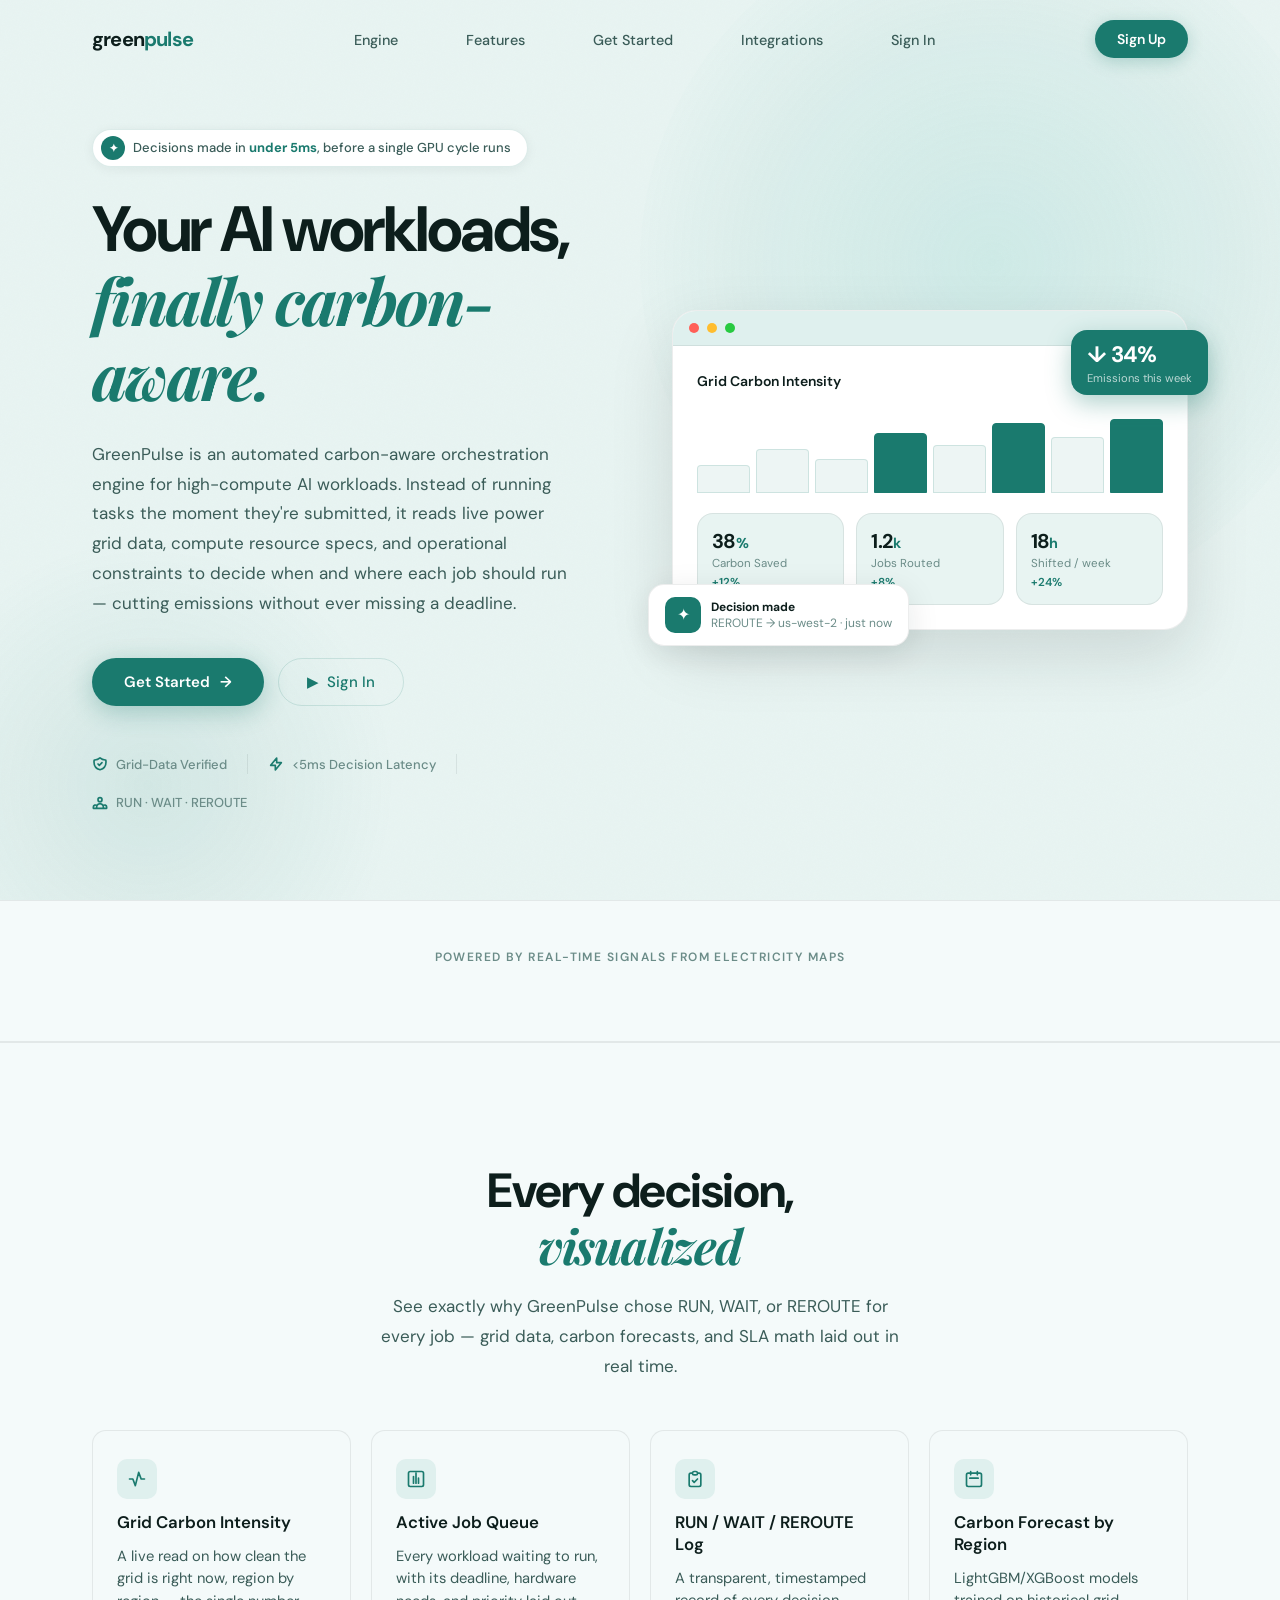
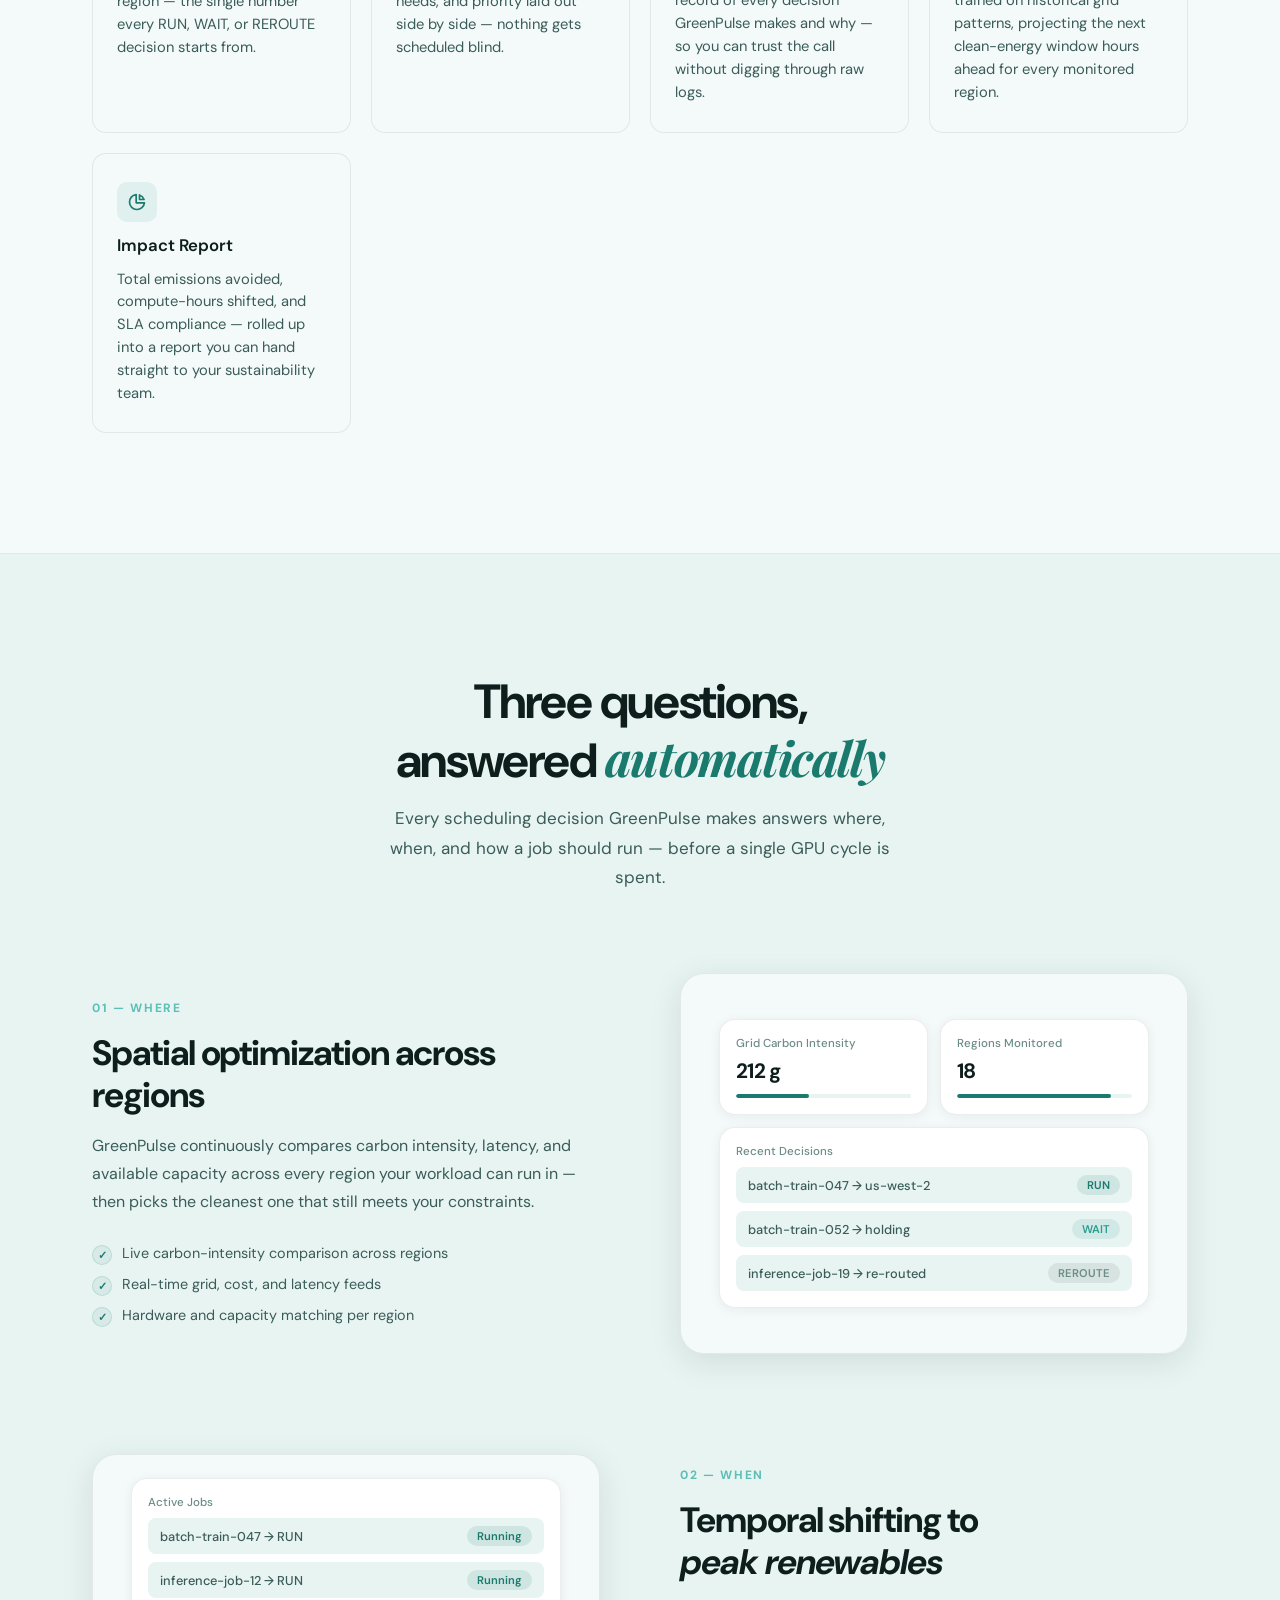
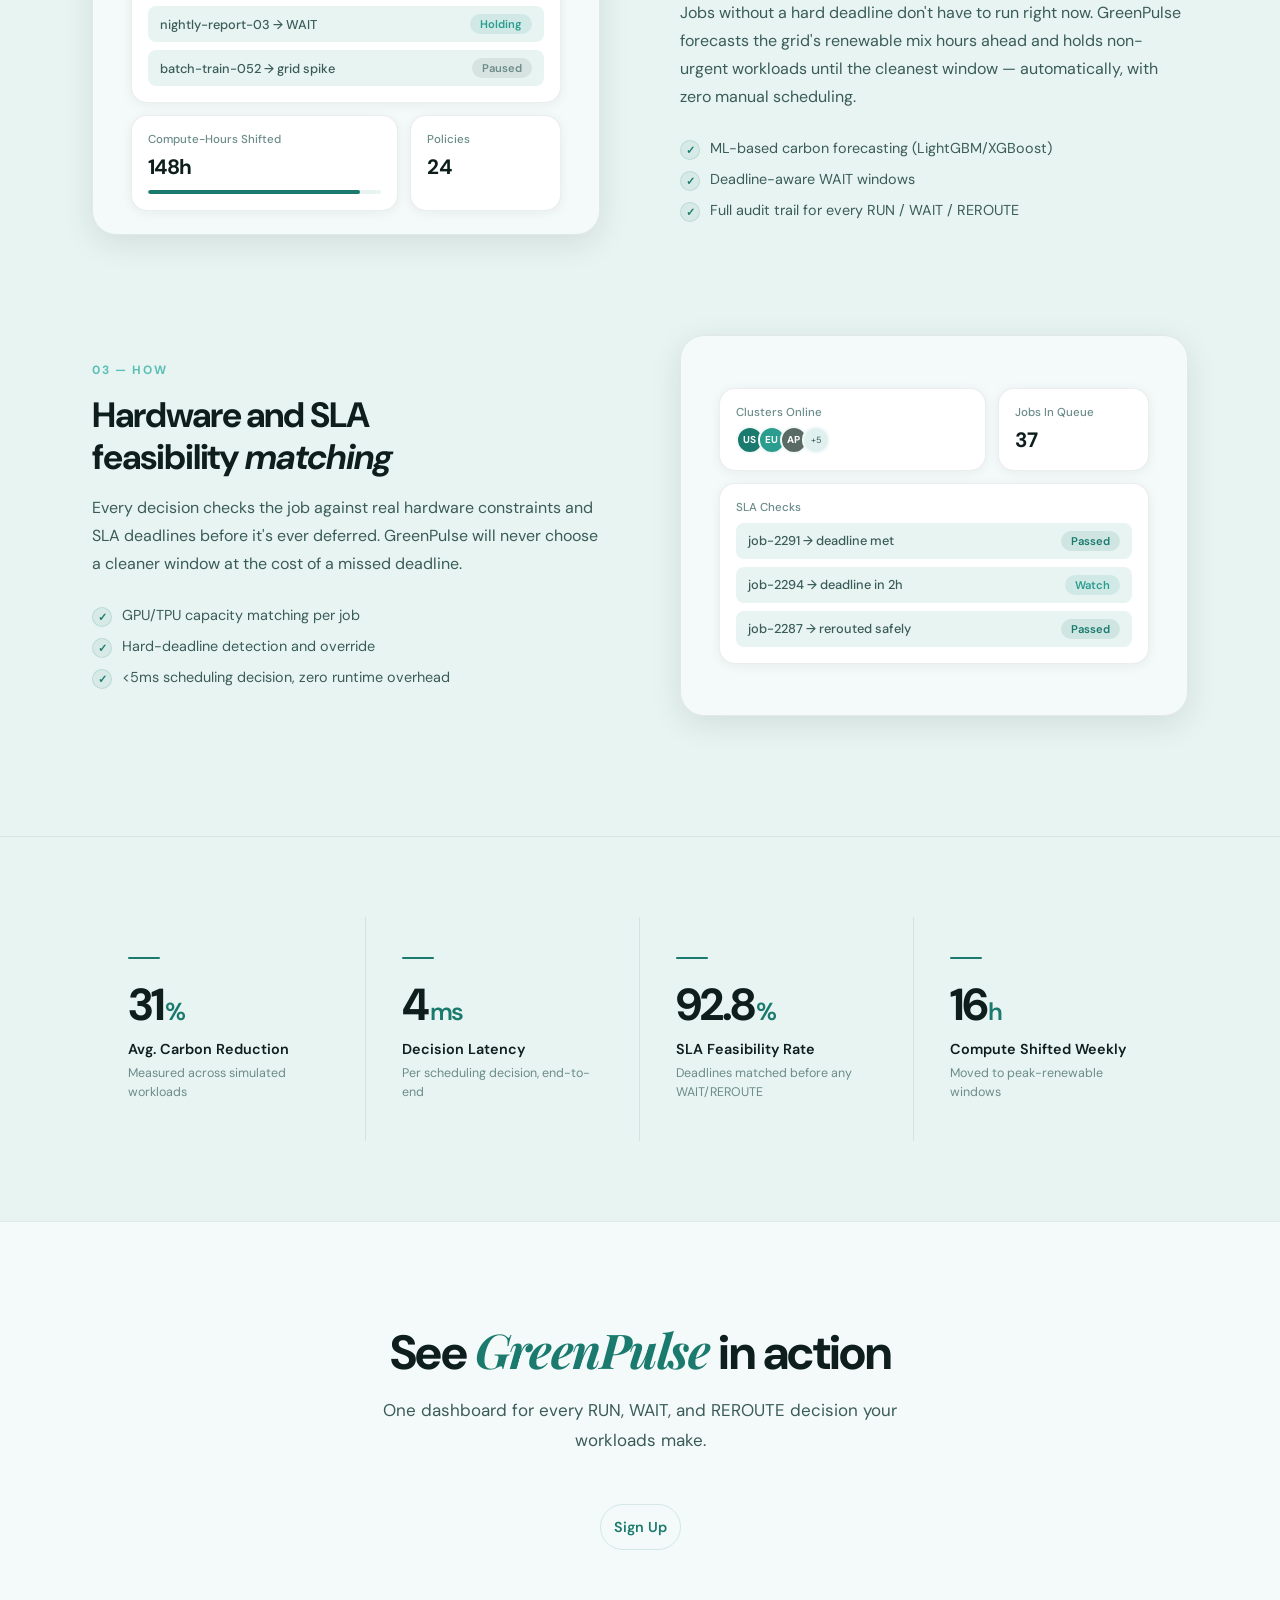
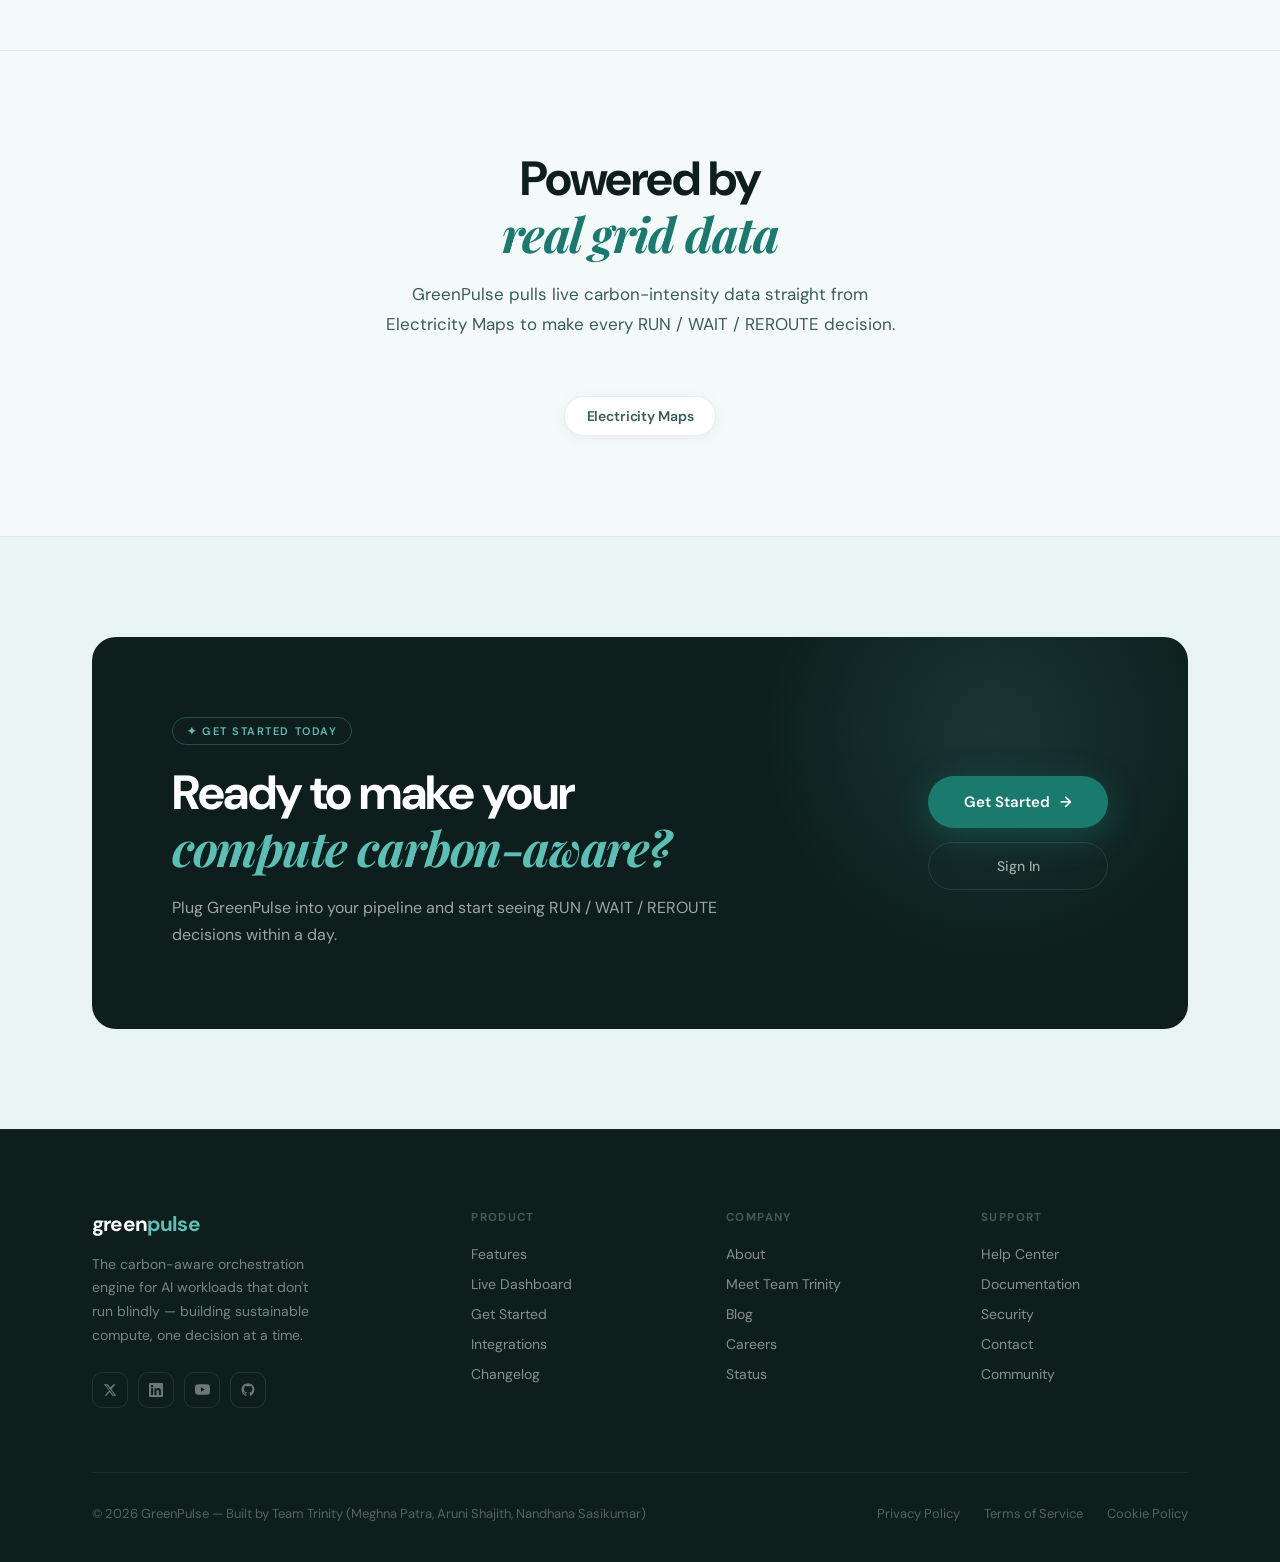
==== commit 95b1871b: "Add authentication and update GreenPulse frontend" ====
--- a/frontend/index.html
+++ b/frontend/index.html
@@ -24,7 +24,8 @@
     <a href="#features">Features</a>
     <a href="#get-started">Get Started</a>
     <a href="#integrations">Integrations</a>
-    <a href="dashboard.html" class="mobile-cta btn-primary">Go to Dashboard</a>
+    <a href="login.html">Sign In</a>
+    <a href="signup.html" class="mobile-cta btn-primary">Sign Up</a>
   </div>
 
   <!-- ── 1. NAV ── -->
@@ -36,9 +37,10 @@
         <li><a href="#features">Features</a></li>
         <li><a href="#get-started">Get Started</a></li>
         <li><a href="#integrations">Integrations</a></li>
+        <li><a href="login.html">Sign In</a></li>
       </ul>
       <div class="nav-cta">
-        <a href="dashboard.html" class="btn-primary">Go to Dashboard</a>
+        <a href="signup.html" class="btn-primary">Sign Up</a>
       </div>
       <button class="nav-hamburger" id="hamburger" aria-label="Toggle menu" aria-expanded="false">
         <span></span><span></span><span></span>
@@ -62,12 +64,12 @@
             GreenPulse is an automated carbon-aware orchestration engine for high-compute AI workloads. Instead of running tasks the moment they're submitted, it reads live power grid data, compute resource specs, and operational constraints to decide when and where each job should run — cutting emissions without ever missing a deadline.
           </p>
           <div class="hero-actions reveal reveal-delay-3">
-            <a href="dashboard.html" class="btn-primary-lg">
-              Go to Dashboard
+            <a href="signup.html" class="btn-primary-lg">
+              Get Started
               <span class="btn-arrow">→</span>
             </a>
-            <a href="#screens" class="btn-outline-lg">
-              <span>▶</span> See it in action
+            <a href="login.html" class="btn-outline-lg">
+              <span>▶</span> Sign In
             </a>
           </div>
           <div class="hero-trust reveal reveal-delay-4">
@@ -377,7 +379,7 @@
         <p class="section-sub reveal reveal-delay-2">One dashboard for every RUN, WAIT, and REROUTE decision your workloads make.</p>
       </div>
       <div style="display:flex;justify-content:center;margin-top:32px;">
-        <a href="dashboard.html" class="pricing-cta" style="max-width:280px;">Go to Dashboard</a>
+        <a href="signup.html" class="pricing-cta" style="max-width:280px;">Sign Up</a>
       </div>
     </div>
   </section>
@@ -407,11 +409,11 @@
           <p class="cta-sub">Plug GreenPulse into your pipeline and start seeing RUN / WAIT / REROUTE decisions within a day.</p>
         </div>
         <div class="cta-actions">
-          <a href="dashboard.html" class="btn-cta-primary">
-            Go to Dashboard
+          <a href="signup.html" class="btn-cta-primary">
+            Get Started
             <span>→</span>
           </a>
-          <a href="#" class="btn-cta-ghost">Schedule a demo</a>
+          <a href="login.html" class="btn-cta-ghost">Sign In</a>
         </div>
       </div>
     </div>
